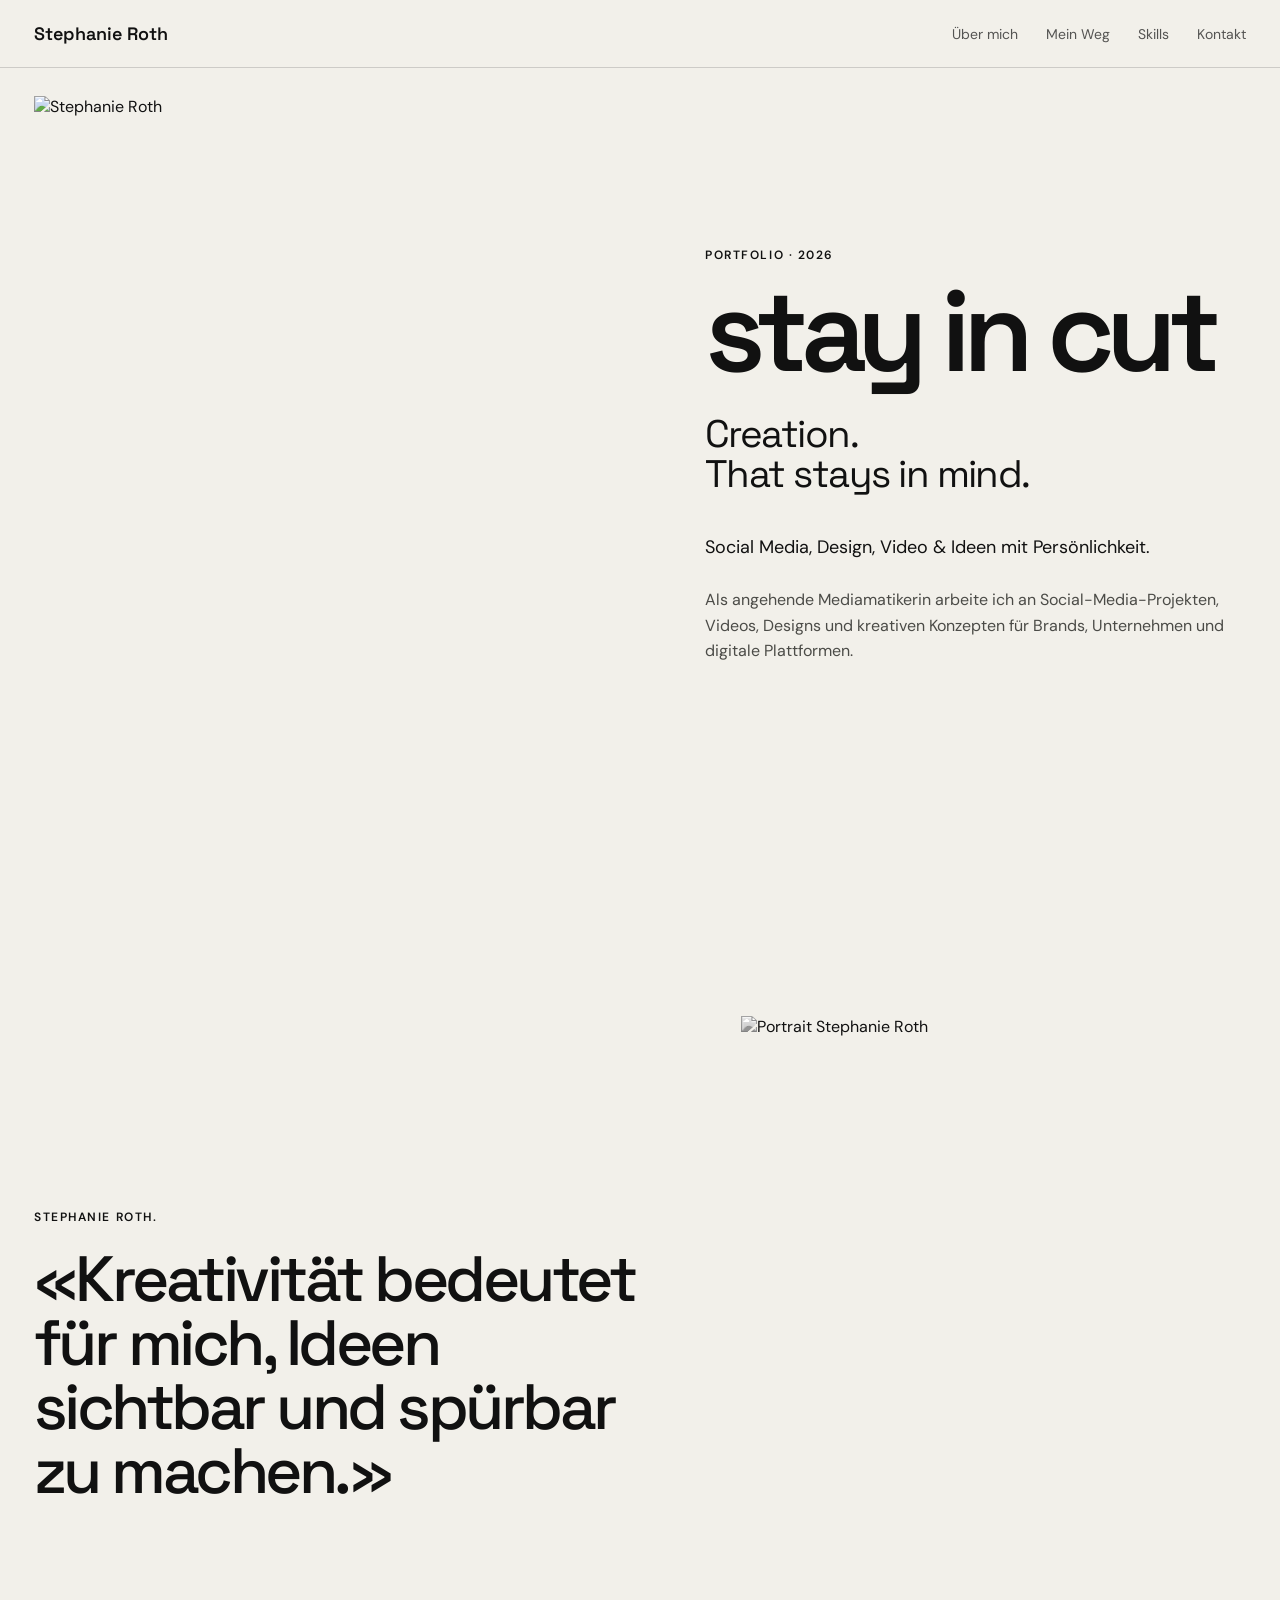
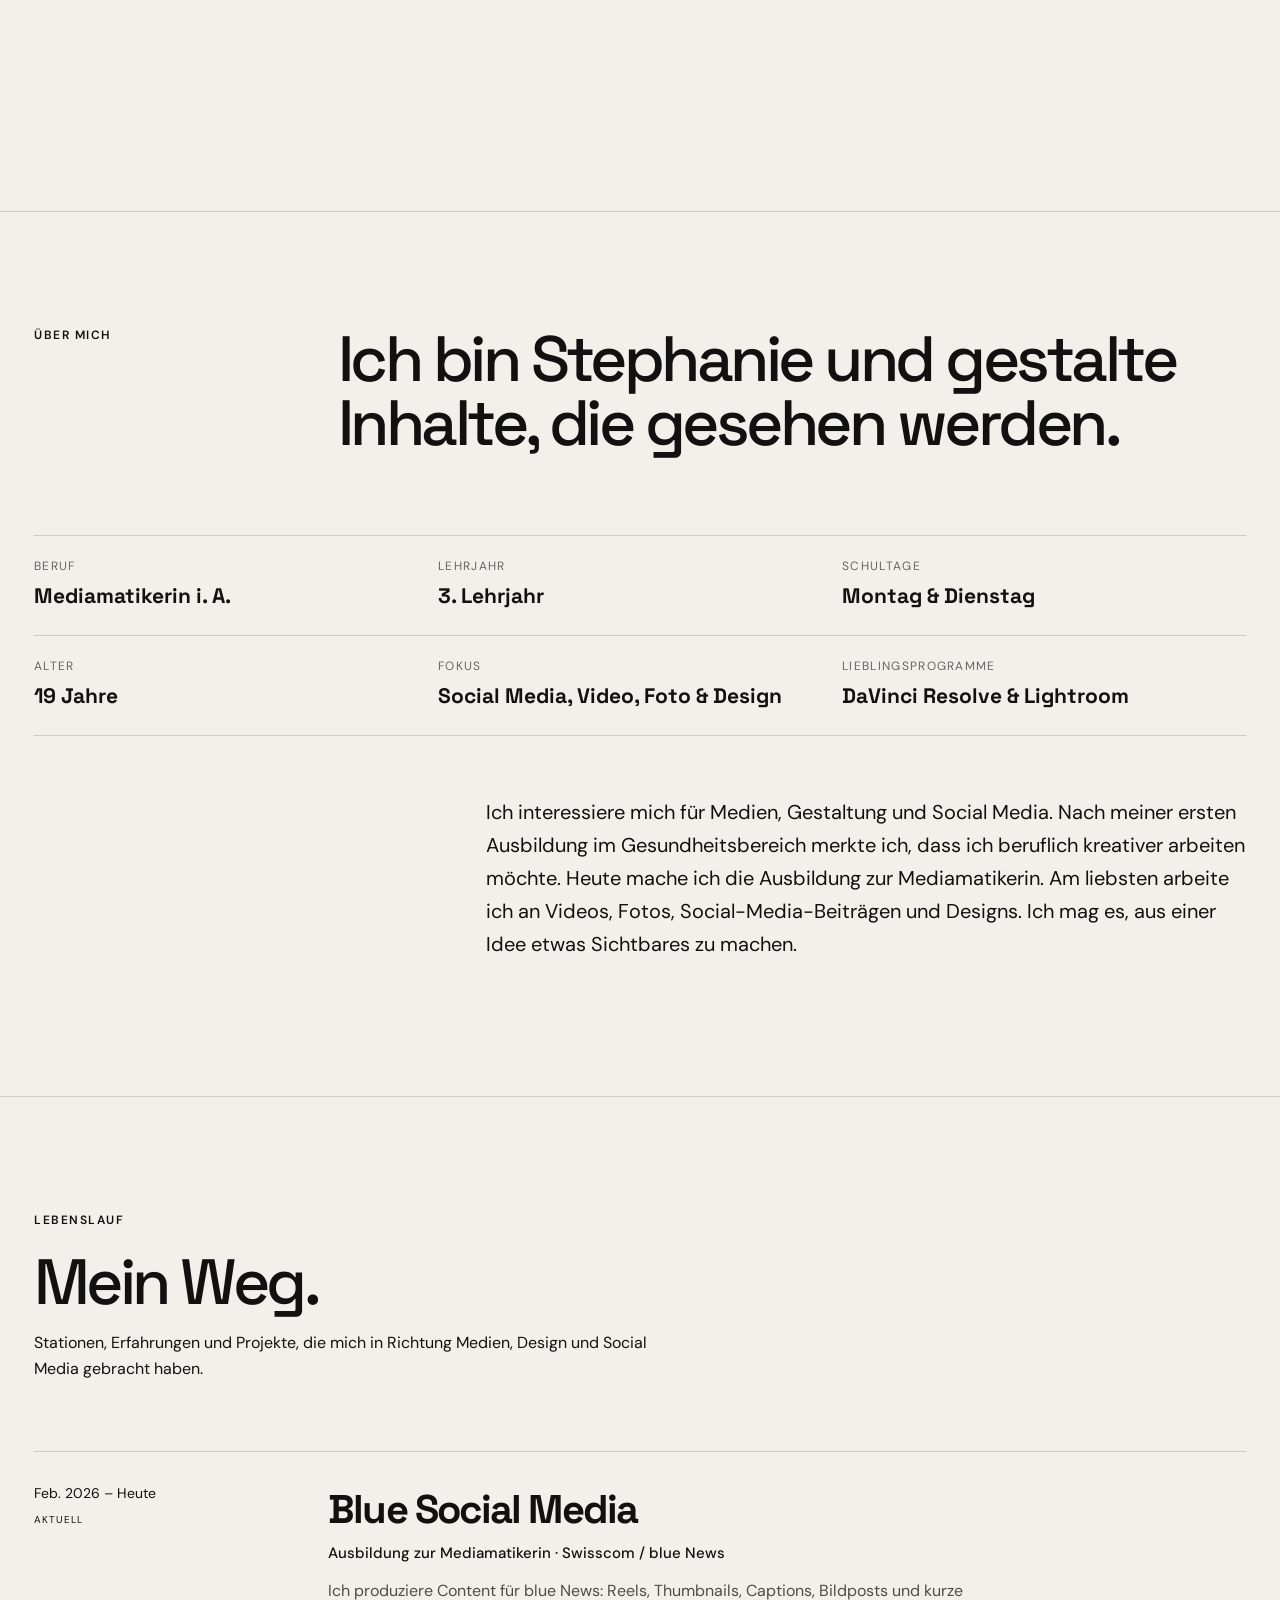
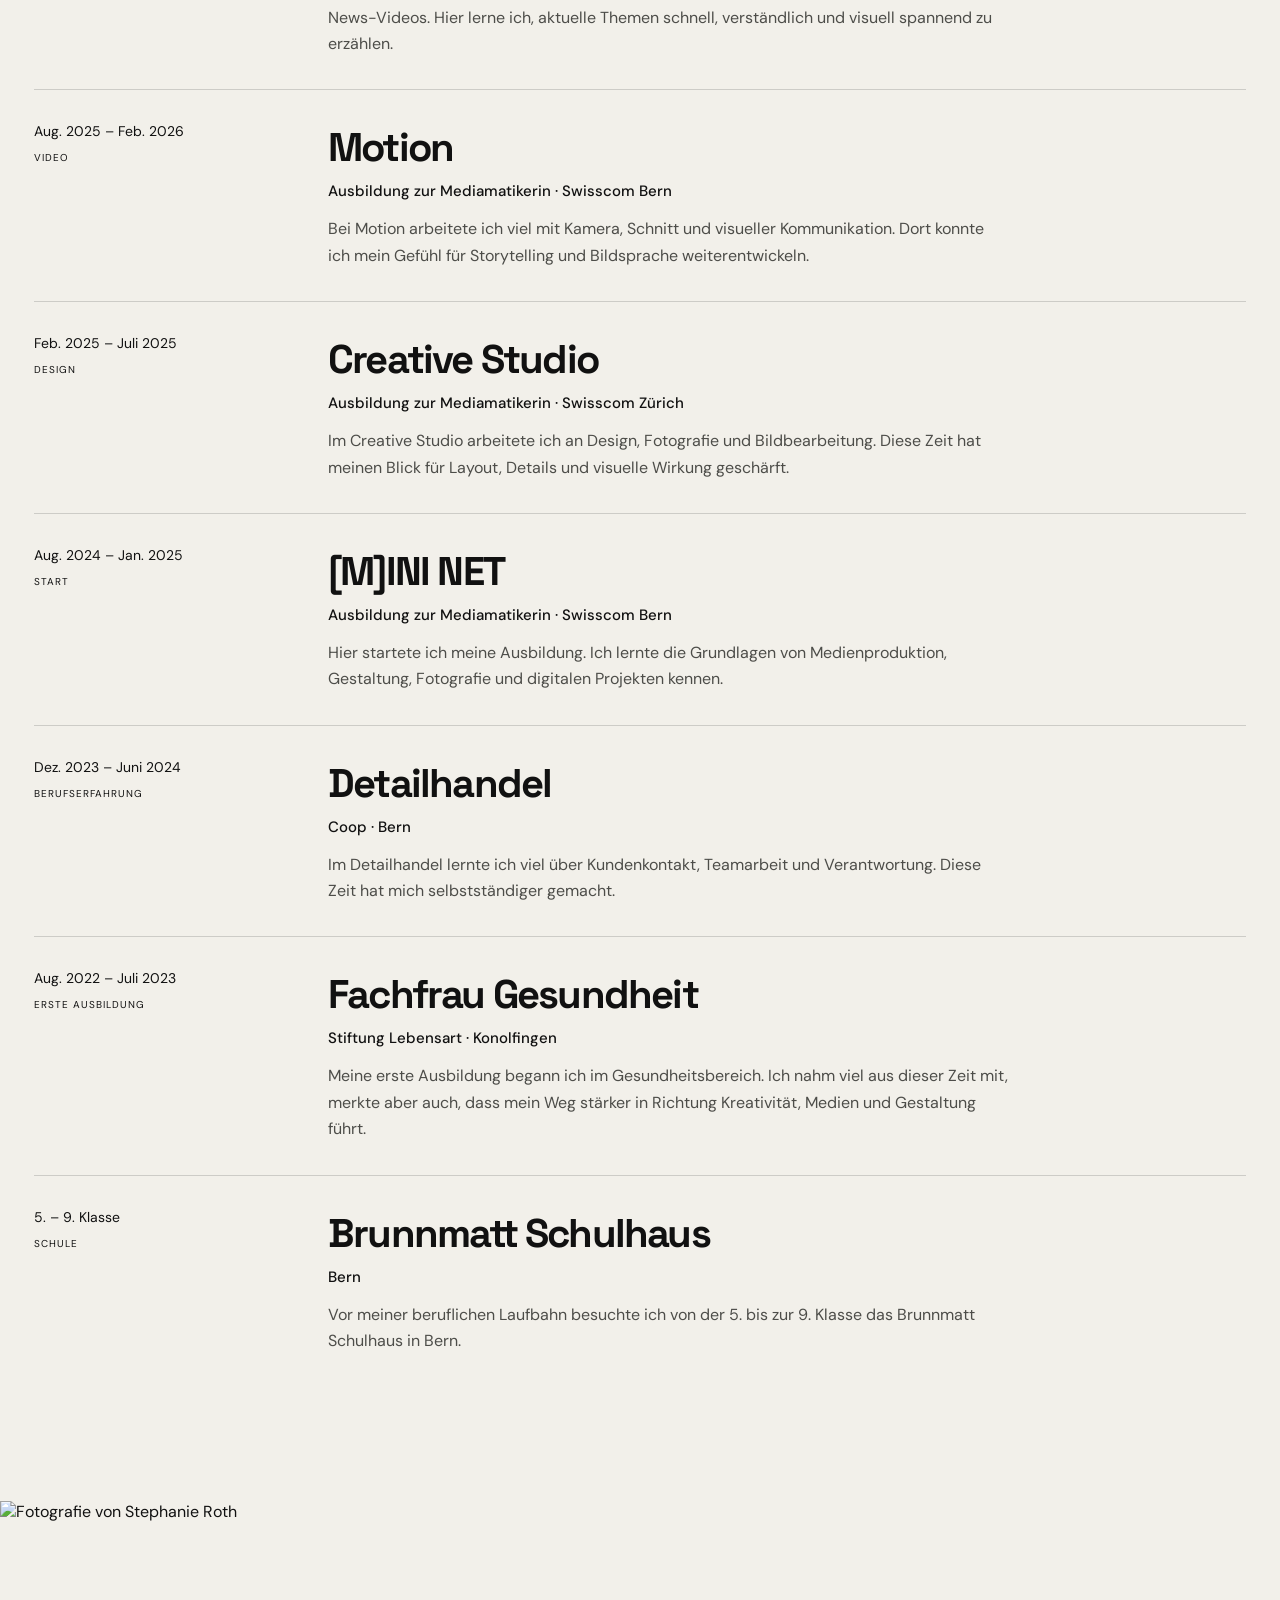
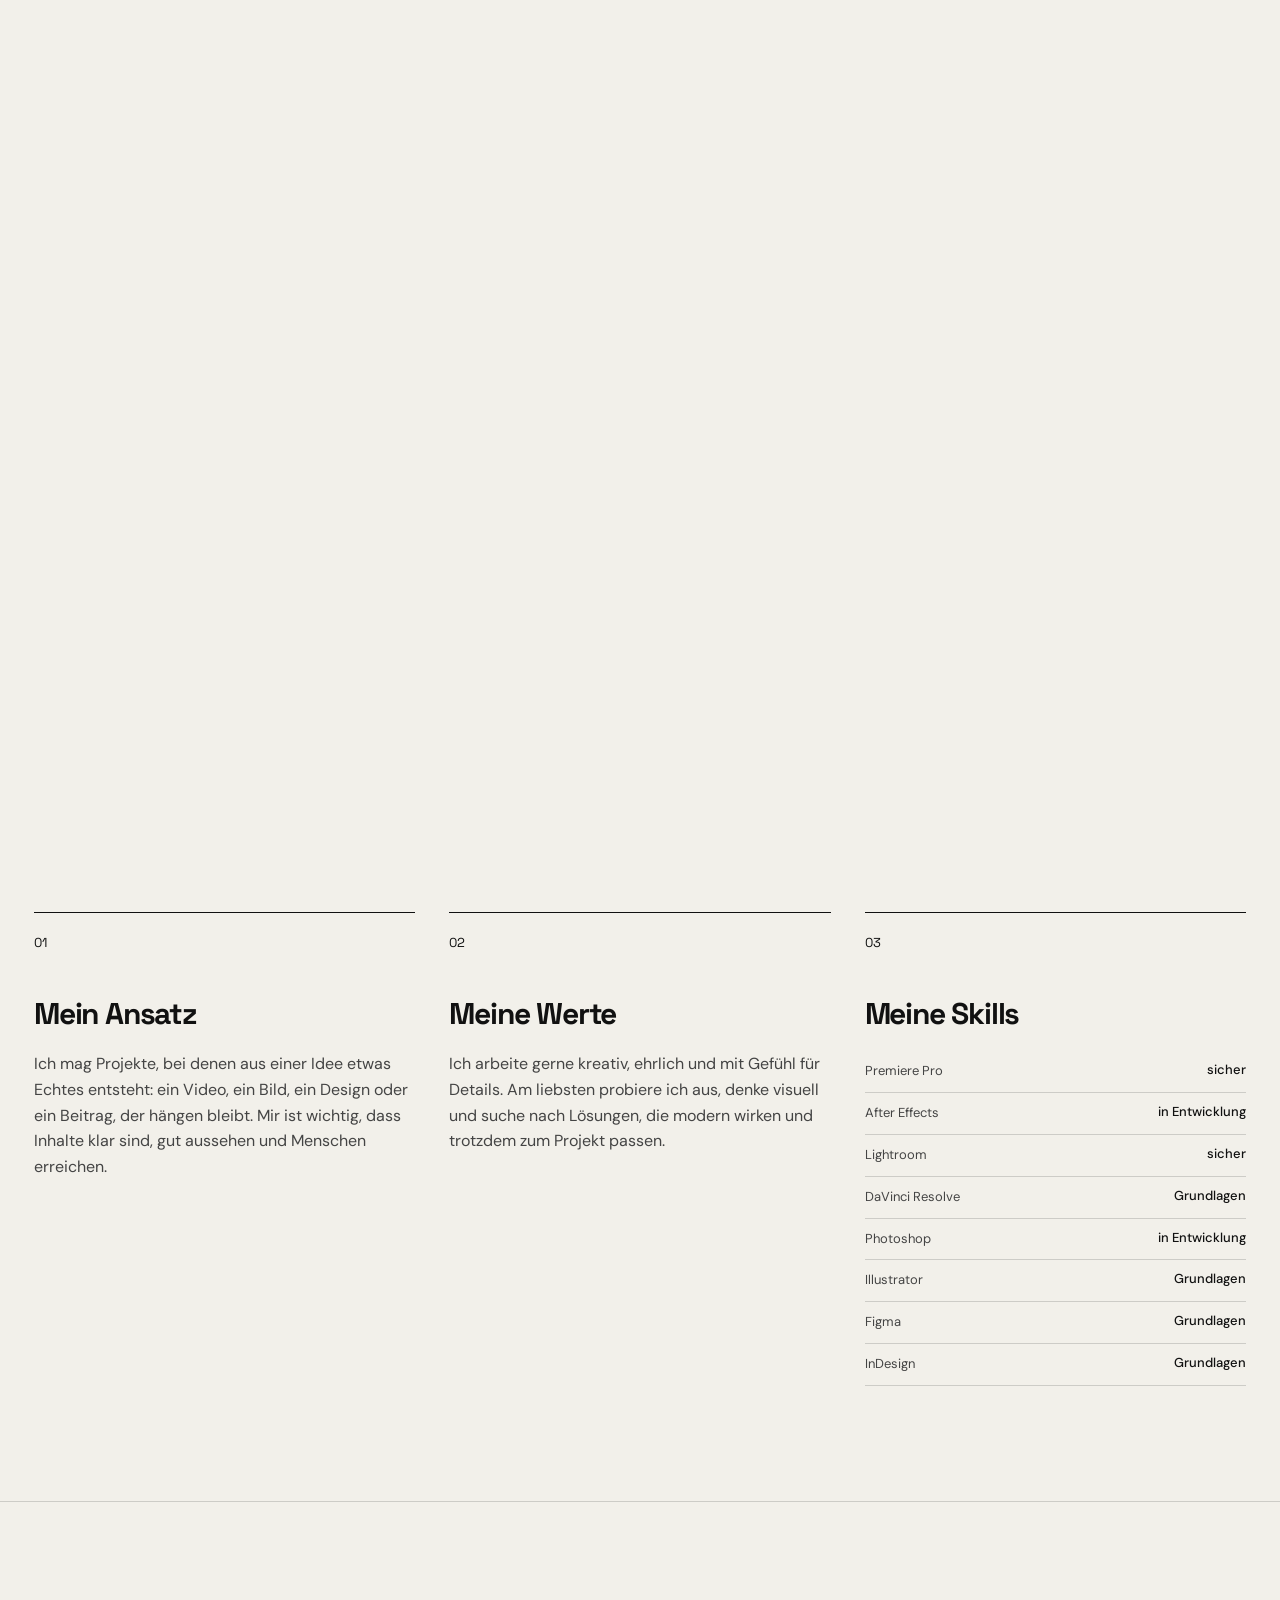
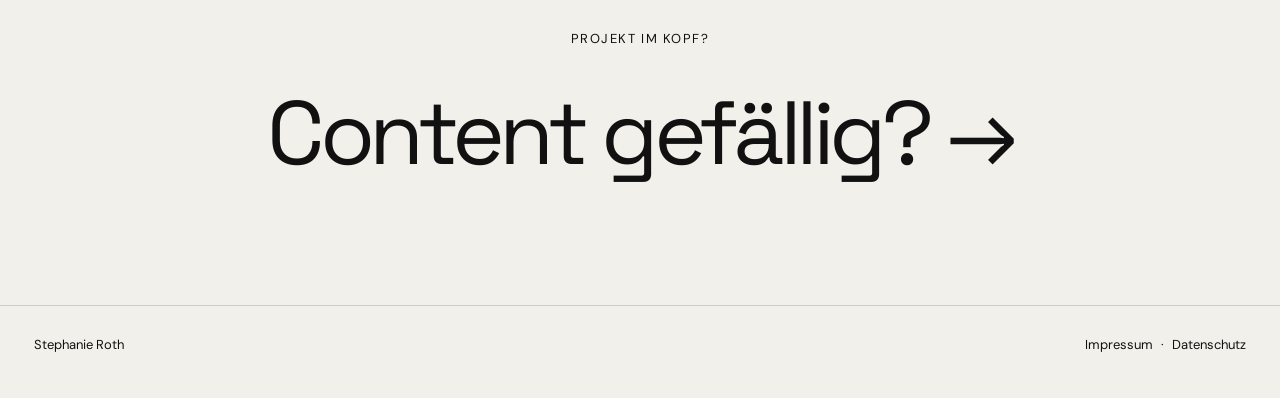
==== index.html @ b73c97cc "Add files via upload" ====
<!DOCTYPE html>
<html lang="de">
<head>
  <meta charset="UTF-8" />
  <meta name="viewport" content="width=device-width, initial-scale=1.0" />
  <meta name="description" content="Portfolio von Stephanie Roth – Social Media, Design, Video & kreative Konzepte." />
  <title>Stephanie Roth</title>
  <link rel="preconnect" href="https://fonts.googleapis.com">
  <link rel="preconnect" href="https://fonts.gstatic.com" crossorigin>
  <link href="https://fonts.googleapis.com/css2?family=DM+Sans:wght@400;500;600&family=Space+Grotesk:wght@400;500;600;700&display=swap" rel="stylesheet">
  <link rel="stylesheet" href="style.css" />
</head>
<body>
  <header class="site-header">
    <a class="brand" href="index.html">Stephanie Roth</a>
    <nav>
      <a href="#about">Über mich</a>
      <a href="#cv">Mein Weg</a>
      <a href="#skills">Skills</a>
      <a href="contact.html">Kontakt</a>
    </nav>
  </header>

  <main>
    <section class="hero">
      <div class="hero-image">
        <img src="https://images.squarespace-cdn.com/content/v1/6a043b07aa67e12ab06f8c2a/66e14314-07a1-4c26-8da1-63b639a45ca4/Photoshoot_16.12-01.jpg" alt="Stephanie Roth" />
      </div>
      <div class="hero-copy">
        <p class="eyebrow">Portfolio · 2026</p>
        <h1>stay in cut</h1>
        <div class="hero-subline">
          <span>Creation.</span>
          <span>That stays in mind.</span>
        </div>
        <p class="hero-text">Social Media, Design, Video & Ideen mit Persönlichkeit.</p>
        <p class="hero-small">Als angehende Mediamatikerin arbeite ich an Social-Media-Projekten, Videos, Designs und kreativen Konzepten für Brands, Unternehmen und digitale Plattformen.</p>
      </div>
    </section>

    <section class="statement section-pad">
      <div>
        <p class="eyebrow">Stephanie Roth.</p>
        <h2>«Kreativität bedeutet für mich, Ideen sichtbar und spürbar zu machen.»</h2>
      </div>
      <img src="https://images.squarespace-cdn.com/content/v1/6a043b07aa67e12ab06f8c2a/5de5acc5-e1e8-4815-ae51-c8f28c0d93b4/steph.jpg" alt="Portrait Stephanie Roth" />
    </section>

    <section id="about" class="about section-pad">
      <div class="section-title"><p class="eyebrow">Über mich</p><h2>Ich bin Stephanie und gestalte Inhalte, die gesehen werden.</h2></div>
      <div class="facts">
        <div><span>Beruf</span><strong>Mediamatikerin i. A.</strong></div>
        <div><span>Lehrjahr</span><strong>3. Lehrjahr</strong></div>
        <div><span>Schultage</span><strong>Montag & Dienstag</strong></div>
        <div><span>Alter</span><strong>19 Jahre</strong></div>
        <div><span>Fokus</span><strong>Social Media, Video, Foto & Design</strong></div>
        <div><span>Lieblingsprogramme</span><strong>DaVinci Resolve & Lightroom</strong></div>
      </div>
      <p class="about-text">Ich interessiere mich für Medien, Gestaltung und Social Media. Nach meiner ersten Ausbildung im Gesundheitsbereich merkte ich, dass ich beruflich kreativer arbeiten möchte. Heute mache ich die Ausbildung zur Mediamatikerin. Am liebsten arbeite ich an Videos, Fotos, Social-Media-Beiträgen und Designs. Ich mag es, aus einer Idee etwas Sichtbares zu machen.</p>
    </section>

    <section id="cv" class="cv section-pad">
      <div class="section-title"><p class="eyebrow">Lebenslauf</p><h2>Mein Weg.</h2><p>Stationen, Erfahrungen und Projekte, die mich in Richtung Medien, Design und Social Media gebracht haben.</p></div>
      <div class="timeline">
        <article><div class="meta"><span>Feb. 2026 – Heute</span><em>Aktuell</em></div><div><h3>Blue Social Media</h3><h4>Ausbildung zur Mediamatikerin · Swisscom / blue News</h4><p>Ich produziere Content für blue News: Reels, Thumbnails, Captions, Bildposts und kurze News-Videos. Hier lerne ich, aktuelle Themen schnell, verständlich und visuell spannend zu erzählen.</p></div></article>
        <article><div class="meta"><span>Aug. 2025 – Feb. 2026</span><em>Video</em></div><div><h3>Motion</h3><h4>Ausbildung zur Mediamatikerin · Swisscom Bern</h4><p>Bei Motion arbeitete ich viel mit Kamera, Schnitt und visueller Kommunikation. Dort konnte ich mein Gefühl für Storytelling und Bildsprache weiterentwickeln.</p></div></article>
        <article><div class="meta"><span>Feb. 2025 – Juli 2025</span><em>Design</em></div><div><h3>Creative Studio</h3><h4>Ausbildung zur Mediamatikerin · Swisscom Zürich</h4><p>Im Creative Studio arbeitete ich an Design, Fotografie und Bildbearbeitung. Diese Zeit hat meinen Blick für Layout, Details und visuelle Wirkung geschärft.</p></div></article>
        <article><div class="meta"><span>Aug. 2024 – Jan. 2025</span><em>Start</em></div><div><h3>[M]INI NET</h3><h4>Ausbildung zur Mediamatikerin · Swisscom Bern</h4><p>Hier startete ich meine Ausbildung. Ich lernte die Grundlagen von Medienproduktion, Gestaltung, Fotografie und digitalen Projekten kennen.</p></div></article>
        <article><div class="meta"><span>Dez. 2023 – Juni 2024</span><em>Berufserfahrung</em></div><div><h3>Detailhandel</h3><h4>Coop · Bern</h4><p>Im Detailhandel lernte ich viel über Kundenkontakt, Teamarbeit und Verantwortung. Diese Zeit hat mich selbstständiger gemacht.</p></div></article>
        <article><div class="meta"><span>Aug. 2022 – Juli 2023</span><em>Erste Ausbildung</em></div><div><h3>Fachfrau Gesundheit</h3><h4>Stiftung Lebensart · Konolfingen</h4><p>Meine erste Ausbildung begann ich im Gesundheitsbereich. Ich nahm viel aus dieser Zeit mit, merkte aber auch, dass mein Weg stärker in Richtung Kreativität, Medien und Gestaltung führt.</p></div></article>
        <article><div class="meta"><span>5. – 9. Klasse</span><em>Schule</em></div><div><h3>Brunnmatt Schulhaus</h3><h4>Bern</h4><p>Vor meiner beruflichen Laufbahn besuchte ich von der 5. bis zur 9. Klasse das Brunnmatt Schulhaus in Bern.</p></div></article>
      </div>
    </section>

    <section class="visual-break"><img src="https://images.squarespace-cdn.com/content/v1/6a043b07aa67e12ab06f8c2a/a3e2a9f4-2a30-4876-8378-8330cb3765d6/Photoshoot_07.02-61.jpg" alt="Fotografie von Stephanie Roth" /></section>

    <section id="skills" class="values section-pad">
      <div class="value-card"><span>01</span><h3>Mein Ansatz</h3><p>Ich mag Projekte, bei denen aus einer Idee etwas Echtes entsteht: ein Video, ein Bild, ein Design oder ein Beitrag, der hängen bleibt. Mir ist wichtig, dass Inhalte klar sind, gut aussehen und Menschen erreichen.</p></div>
      <div class="value-card"><span>02</span><h3>Meine Werte</h3><p>Ich arbeite gerne kreativ, ehrlich und mit Gefühl für Details. Am liebsten probiere ich aus, denke visuell und suche nach Lösungen, die modern wirken und trotzdem zum Projekt passen.</p></div>
      <div class="value-card skills"><span>03</span><h3>Meine Skills</h3>
        <div class="skill"><p>Premiere Pro</p><b>sicher</b></div><div class="skill"><p>After Effects</p><b>in Entwicklung</b></div><div class="skill"><p>Lightroom</p><b>sicher</b></div><div class="skill"><p>DaVinci Resolve</p><b>Grundlagen</b></div><div class="skill"><p>Photoshop</p><b>in Entwicklung</b></div><div class="skill"><p>Illustrator</p><b>Grundlagen</b></div><div class="skill"><p>Figma</p><b>Grundlagen</b></div><div class="skill"><p>InDesign</p><b>Grundlagen</b></div>
      </div>
    </section>

    <section class="cta section-pad"><p>Projekt im Kopf?</p><a href="contact.html">Content gefällig? →</a></section>
  </main>

  <footer><a href="index.html">Stephanie Roth</a><div><a href="impressum.html">Impressum</a><span>·</span><a href="datenschutz.html">Datenschutz</a></div></footer>
  <script src="script.js"></script>
</body>
</html>
---- style.css ----
:root{--bg:#f2f0ea;--text:#111;--soft:#cbc7bd;--line:rgba(17,17,17,.16);--max:1400px}*{box-sizing:border-box}html{scroll-behavior:smooth}body{margin:0;background:var(--bg);color:var(--text);font-family:'DM Sans',sans-serif}a{color:inherit;text-decoration:none}img{display:block;width:100%;object-fit:cover}.site-header{position:sticky;top:0;z-index:20;display:flex;justify-content:space-between;align-items:center;padding:22px 34px;background:rgba(242,240,234,.9);backdrop-filter:blur(16px);border-bottom:1px solid var(--line)}.brand{font-family:'Space Grotesk',sans-serif;font-weight:600;font-size:18px}.site-header nav{display:flex;gap:28px;font-size:14px}.site-header nav a{opacity:.7}.site-header nav a:hover{opacity:1}.hero{min-height:calc(100vh - 67px);display:grid;grid-template-columns:1.08fr .92fr;max-width:var(--max);margin:auto;padding:28px 34px 70px;gap:36px}.hero-image{min-height:680px;overflow:hidden}.hero-image img{height:100%;filter:saturate(.85)}.hero-copy{display:flex;flex-direction:column;justify-content:center;align-items:flex-start}.eyebrow{text-transform:uppercase;letter-spacing:.13em;font-size:12px;font-weight:600;margin:0 0 22px}.hero h1{font-family:'Space Grotesk',sans-serif;font-size:clamp(72px,9vw,150px);line-height:.82;letter-spacing:-.07em;margin:0 0 34px;font-weight:600}.hero-subline{display:flex;flex-direction:column;font-family:'Space Grotesk',sans-serif;font-size:clamp(27px,3vw,47px);line-height:1.06;letter-spacing:-.04em}.hero-text{font-size:18px;margin:40px 0 12px}.hero-small{max-width:590px;color:#4b4b47;line-height:1.6}.section-pad{max-width:var(--max);margin:auto;padding:115px 34px}.statement{display:grid;grid-template-columns:1.1fr .9fr;gap:90px;align-items:center}.statement h2,.section-title h2{font-family:'Space Grotesk';font-size:clamp(42px,5vw,78px);line-height:1;letter-spacing:-.055em;margin:0;font-weight:500}.statement img{height:680px;filter:grayscale(1)}.about{border-top:1px solid var(--line)}.about .section-title{display:grid;grid-template-columns:.45fr 1.55fr;gap:40px}.facts{display:grid;grid-template-columns:repeat(3,1fr);margin:80px 0 60px;border-top:1px solid var(--line)}.facts div{padding:22px 20px 26px 0;border-bottom:1px solid var(--line);display:flex;flex-direction:column;gap:8px}.facts span{font-size:12px;text-transform:uppercase;letter-spacing:.11em;color:#666}.facts strong{font-family:'Space Grotesk';font-size:21px}.about-text{max-width:760px;margin-left:auto;font-size:20px;line-height:1.65}.cv{border-top:1px solid var(--line)}.cv .section-title{max-width:850px;margin-bottom:70px}.cv .section-title>p:last-child{max-width:620px;line-height:1.6}.timeline article{display:grid;grid-template-columns:.42fr 1.58fr;gap:50px;padding:32px 0;border-top:1px solid var(--line)}.timeline .meta{display:flex;flex-direction:column;gap:11px}.timeline .meta span{font-size:14px}.timeline .meta em{font-style:normal;text-transform:uppercase;letter-spacing:.1em;font-size:10px}.timeline h3{font-family:'Space Grotesk';font-size:40px;letter-spacing:-.045em;margin:0 0 8px}.timeline h4{font-size:15px;margin:0 0 15px;font-weight:500}.timeline article p{max-width:680px;color:#4d4d49;line-height:1.65;margin:0}.visual-break{height:min(70vw,900px);overflow:hidden}.visual-break img{height:100%}.values{display:grid;grid-template-columns:repeat(3,1fr);gap:34px}.value-card{border-top:1px solid var(--text);padding-top:18px}.value-card>span{font-family:'Space Grotesk';font-size:13px}.value-card h3{font-family:'Space Grotesk';font-size:30px;letter-spacing:-.04em;margin:42px 0 18px}.value-card p{line-height:1.6;color:#444}.skill{display:flex;justify-content:space-between;gap:20px;border-bottom:1px solid var(--line)}.skill p,.skill b{font-size:13px;margin:10px 0}.skill b{font-weight:500}.cta{border-top:1px solid var(--line);text-align:center}.cta p{font-size:13px;text-transform:uppercase;letter-spacing:.12em}.cta a{display:inline-block;font-family:'Space Grotesk';font-size:clamp(48px,7vw,100px);letter-spacing:-.06em;margin-top:16px}.cta a:hover{font-style:italic}footer{max-width:var(--max);margin:auto;padding:30px 34px 45px;border-top:1px solid var(--line);display:flex;justify-content:space-between;font-size:13px}footer div{display:flex;gap:8px}.legal,.contact-page{max-width:900px;margin:auto;padding:130px 34px 100px}.legal h1,.contact-page h1{font-family:'Space Grotesk';font-size:clamp(56px,8vw,110px);letter-spacing:-.06em;margin:0 0 70px}.legal h2{font-family:'Space Grotesk';font-size:26px;margin:42px 0 10px}.legal p{line-height:1.7;color:#444}.contact-page .mail{font-family:'Space Grotesk';font-size:clamp(28px,5vw,60px);text-decoration:underline;text-underline-offset:6px}@media(max-width:900px){.site-header{padding:18px 20px}.site-header nav a:not(:last-child){display:none}.hero{grid-template-columns:1fr;padding:20px 20px 55px}.hero-image{min-height:520px}.hero-copy{padding-top:20px}.statement{grid-template-columns:1fr;gap:45px;padding:80px 20px}.statement img{height:560px}.section-pad{padding:80px 20px}.about .section-title{grid-template-columns:1fr}.facts{grid-template-columns:1fr 1fr;margin-top:55px}.timeline article{grid-template-columns:1fr;gap:25px}.values{grid-template-columns:1fr}.visual-break{height:75vh}footer{padding:26px 20px 40px}.legal,.contact-page{padding:100px 20px 70px}}@media(max-width:560px){.hero h1{font-size:74px}.facts{grid-template-columns:1fr}.statement img{height:480px}.timeline h3{font-size:34px}}
.reveal{opacity:0;transform:translateY(24px);transition:opacity .7s ease,transform .7s ease}.reveal.visible{opacity:1;transform:none}@media(prefers-reduced-motion:reduce){.reveal{opacity:1;transform:none;transition:none}}
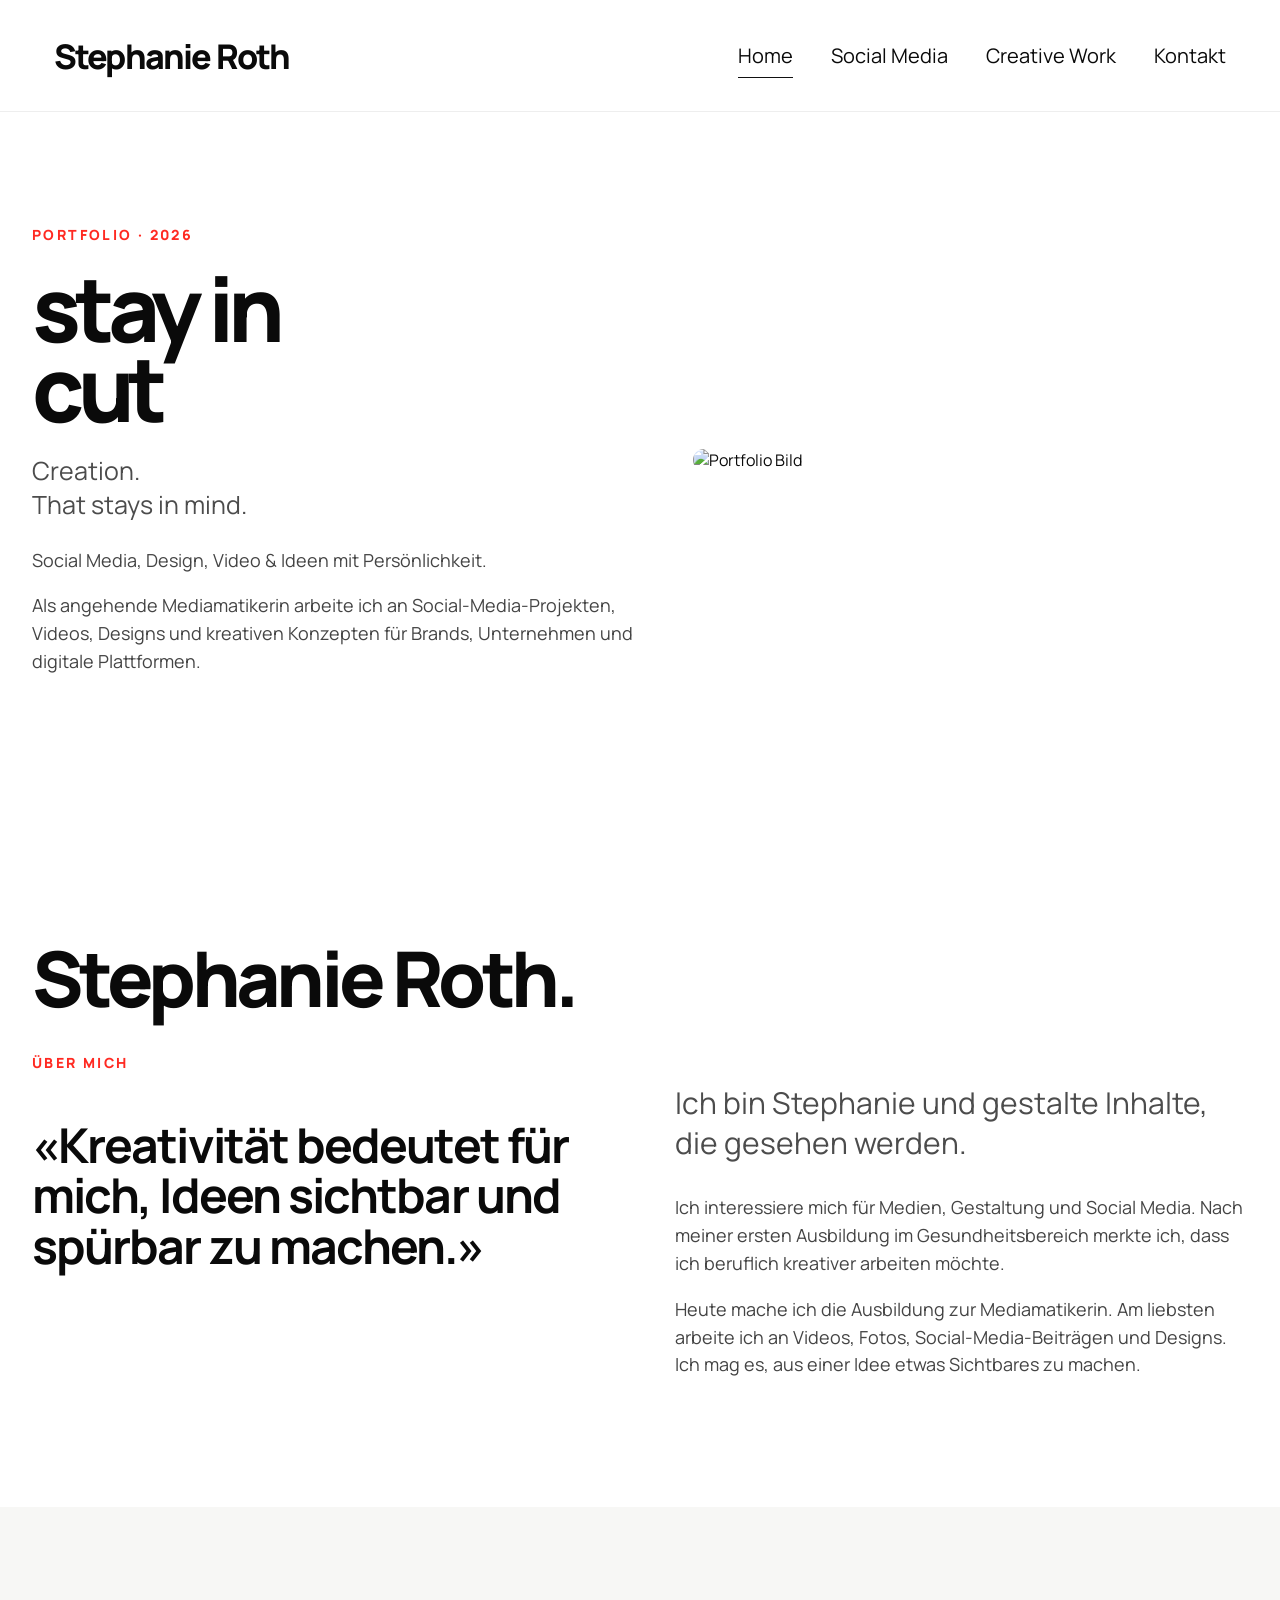
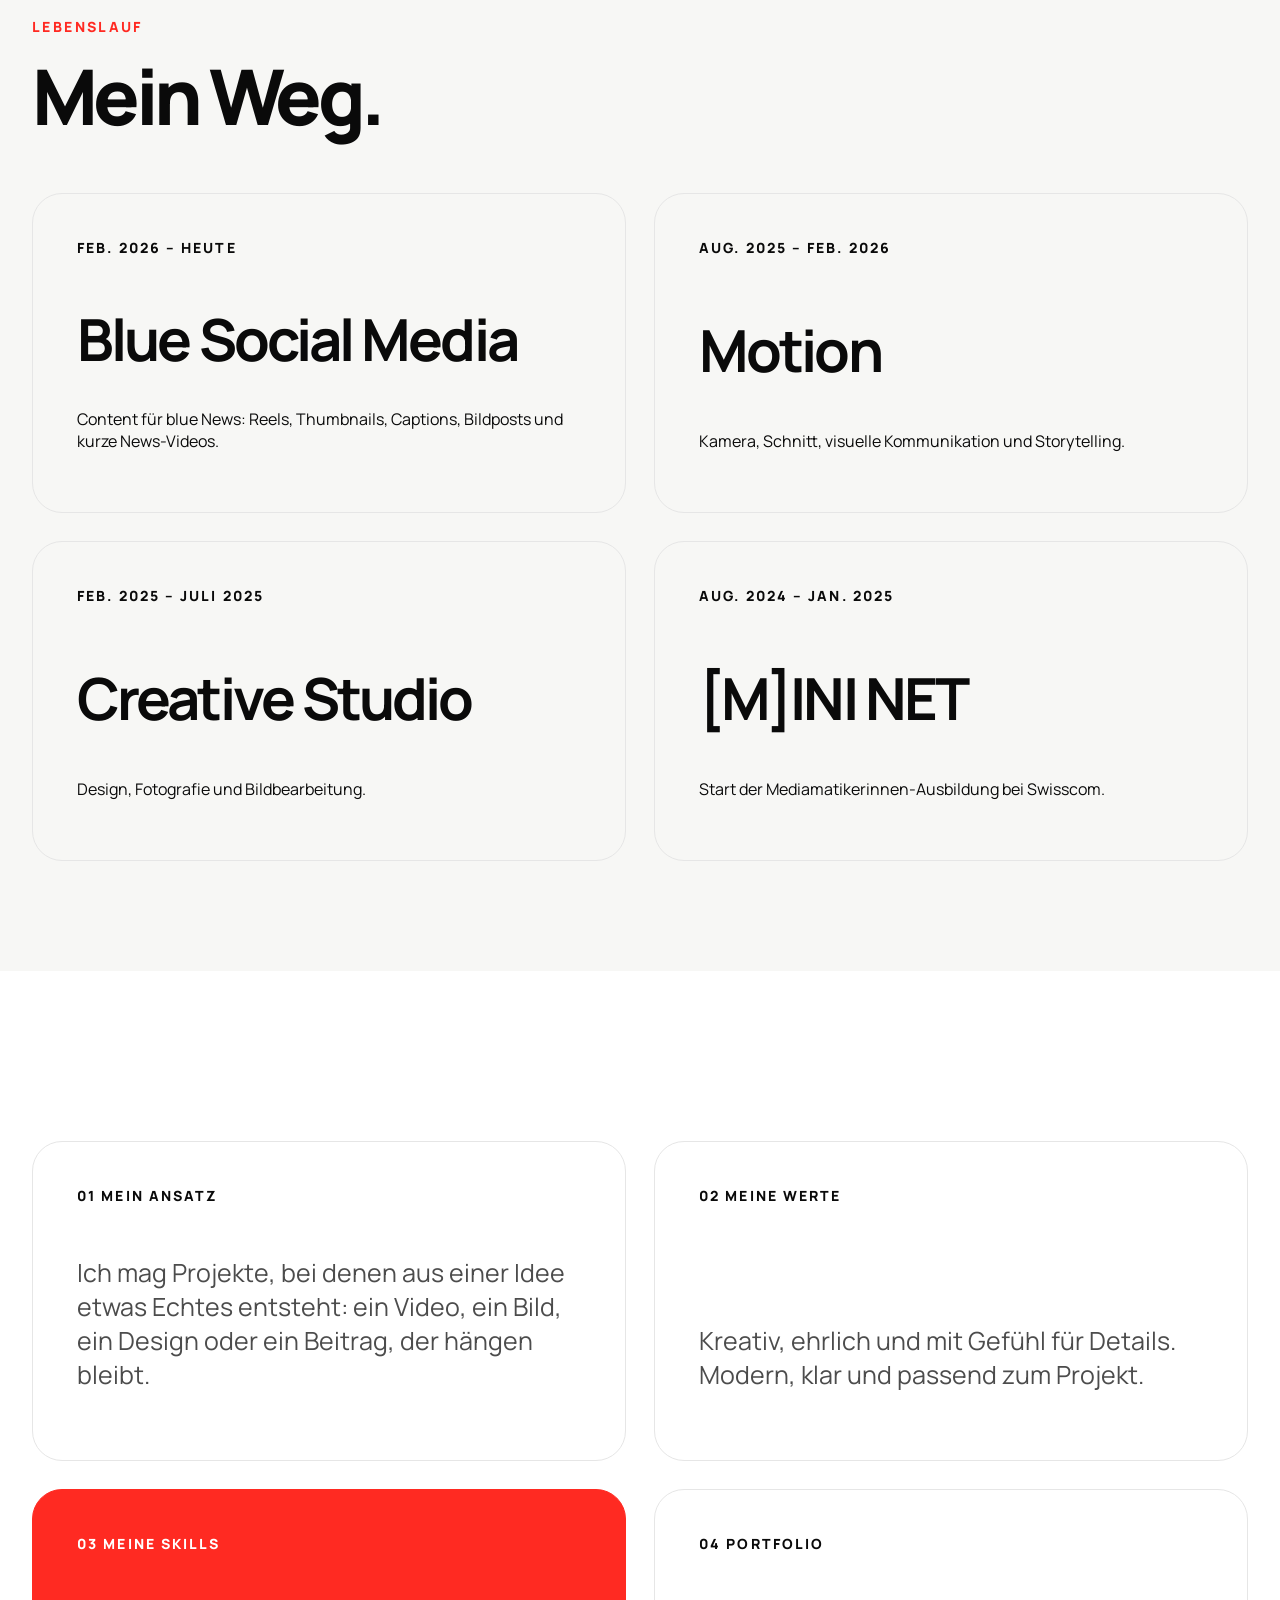
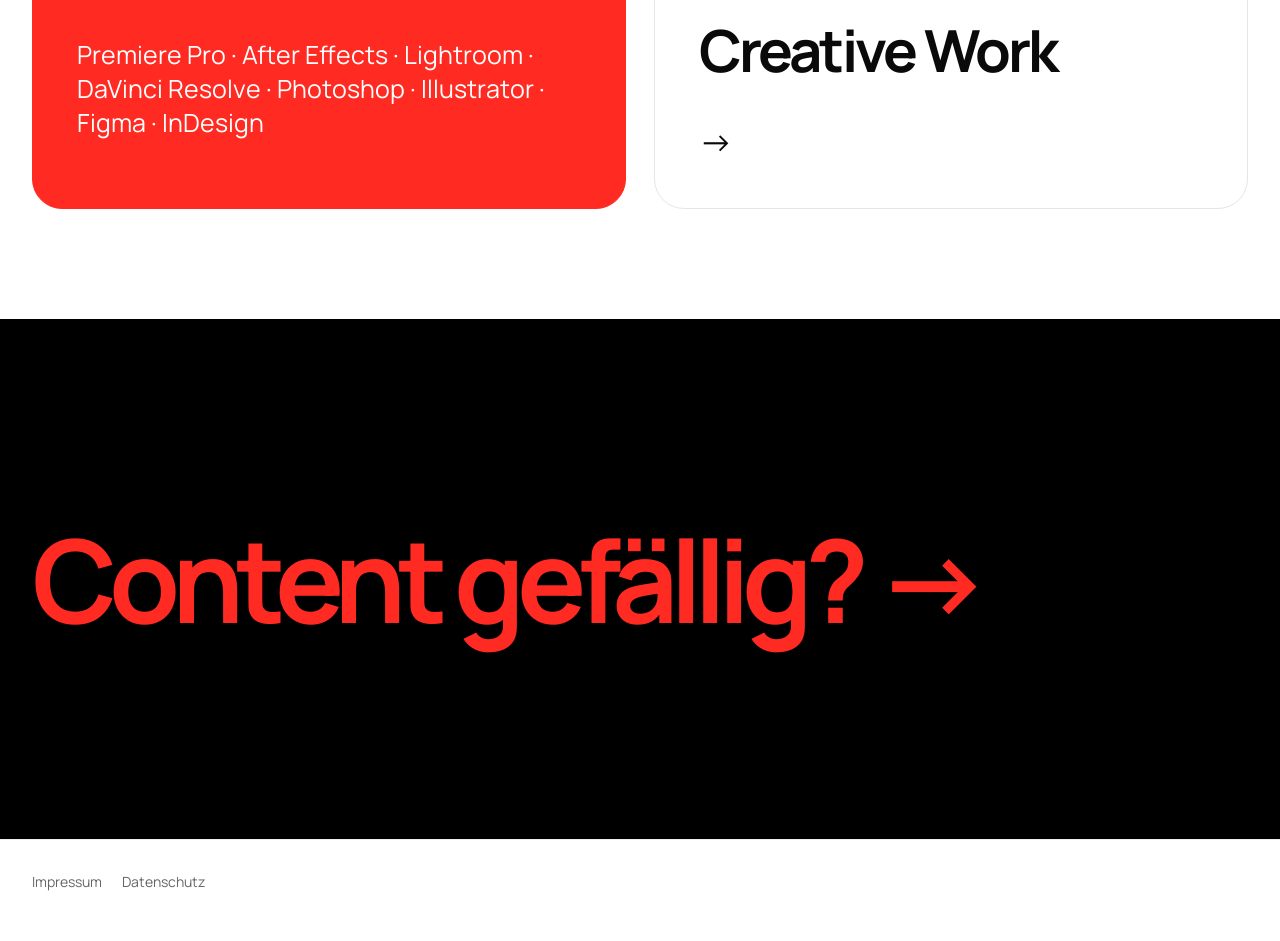
==== commit 89a8f73a: "Add files via upload" ====
--- a/index.html
+++ b/index.html
@@ -1,91 +1,9 @@
-<!DOCTYPE html>
-<html lang="de">
-<head>
-  <meta charset="UTF-8" />
-  <meta name="viewport" content="width=device-width, initial-scale=1.0" />
-  <meta name="description" content="Portfolio von Stephanie Roth – Social Media, Design, Video & kreative Konzepte." />
-  <title>Stephanie Roth</title>
-  <link rel="preconnect" href="https://fonts.googleapis.com">
-  <link rel="preconnect" href="https://fonts.gstatic.com" crossorigin>
-  <link href="https://fonts.googleapis.com/css2?family=DM+Sans:wght@400;500;600&family=Space+Grotesk:wght@400;500;600;700&display=swap" rel="stylesheet">
-  <link rel="stylesheet" href="style.css" />
-</head>
-<body>
-  <header class="site-header">
-    <a class="brand" href="index.html">Stephanie Roth</a>
-    <nav>
-      <a href="#about">Über mich</a>
-      <a href="#cv">Mein Weg</a>
-      <a href="#skills">Skills</a>
-      <a href="contact.html">Kontakt</a>
-    </nav>
-  </header>
-
-  <main>
-    <section class="hero">
-      <div class="hero-image">
-        <img src="https://images.squarespace-cdn.com/content/v1/6a043b07aa67e12ab06f8c2a/66e14314-07a1-4c26-8da1-63b639a45ca4/Photoshoot_16.12-01.jpg" alt="Stephanie Roth" />
-      </div>
-      <div class="hero-copy">
-        <p class="eyebrow">Portfolio · 2026</p>
-        <h1>stay in cut</h1>
-        <div class="hero-subline">
-          <span>Creation.</span>
-          <span>That stays in mind.</span>
-        </div>
-        <p class="hero-text">Social Media, Design, Video & Ideen mit Persönlichkeit.</p>
-        <p class="hero-small">Als angehende Mediamatikerin arbeite ich an Social-Media-Projekten, Videos, Designs und kreativen Konzepten für Brands, Unternehmen und digitale Plattformen.</p>
-      </div>
-    </section>
-
-    <section class="statement section-pad">
-      <div>
-        <p class="eyebrow">Stephanie Roth.</p>
-        <h2>«Kreativität bedeutet für mich, Ideen sichtbar und spürbar zu machen.»</h2>
-      </div>
-      <img src="https://images.squarespace-cdn.com/content/v1/6a043b07aa67e12ab06f8c2a/5de5acc5-e1e8-4815-ae51-c8f28c0d93b4/steph.jpg" alt="Portrait Stephanie Roth" />
-    </section>
-
-    <section id="about" class="about section-pad">
-      <div class="section-title"><p class="eyebrow">Über mich</p><h2>Ich bin Stephanie und gestalte Inhalte, die gesehen werden.</h2></div>
-      <div class="facts">
-        <div><span>Beruf</span><strong>Mediamatikerin i. A.</strong></div>
-        <div><span>Lehrjahr</span><strong>3. Lehrjahr</strong></div>
-        <div><span>Schultage</span><strong>Montag & Dienstag</strong></div>
-        <div><span>Alter</span><strong>19 Jahre</strong></div>
-        <div><span>Fokus</span><strong>Social Media, Video, Foto & Design</strong></div>
-        <div><span>Lieblingsprogramme</span><strong>DaVinci Resolve & Lightroom</strong></div>
-      </div>
-      <p class="about-text">Ich interessiere mich für Medien, Gestaltung und Social Media. Nach meiner ersten Ausbildung im Gesundheitsbereich merkte ich, dass ich beruflich kreativer arbeiten möchte. Heute mache ich die Ausbildung zur Mediamatikerin. Am liebsten arbeite ich an Videos, Fotos, Social-Media-Beiträgen und Designs. Ich mag es, aus einer Idee etwas Sichtbares zu machen.</p>
-    </section>
-
-    <section id="cv" class="cv section-pad">
-      <div class="section-title"><p class="eyebrow">Lebenslauf</p><h2>Mein Weg.</h2><p>Stationen, Erfahrungen und Projekte, die mich in Richtung Medien, Design und Social Media gebracht haben.</p></div>
-      <div class="timeline">
-        <article><div class="meta"><span>Feb. 2026 – Heute</span><em>Aktuell</em></div><div><h3>Blue Social Media</h3><h4>Ausbildung zur Mediamatikerin · Swisscom / blue News</h4><p>Ich produziere Content für blue News: Reels, Thumbnails, Captions, Bildposts und kurze News-Videos. Hier lerne ich, aktuelle Themen schnell, verständlich und visuell spannend zu erzählen.</p></div></article>
-        <article><div class="meta"><span>Aug. 2025 – Feb. 2026</span><em>Video</em></div><div><h3>Motion</h3><h4>Ausbildung zur Mediamatikerin · Swisscom Bern</h4><p>Bei Motion arbeitete ich viel mit Kamera, Schnitt und visueller Kommunikation. Dort konnte ich mein Gefühl für Storytelling und Bildsprache weiterentwickeln.</p></div></article>
-        <article><div class="meta"><span>Feb. 2025 – Juli 2025</span><em>Design</em></div><div><h3>Creative Studio</h3><h4>Ausbildung zur Mediamatikerin · Swisscom Zürich</h4><p>Im Creative Studio arbeitete ich an Design, Fotografie und Bildbearbeitung. Diese Zeit hat meinen Blick für Layout, Details und visuelle Wirkung geschärft.</p></div></article>
-        <article><div class="meta"><span>Aug. 2024 – Jan. 2025</span><em>Start</em></div><div><h3>[M]INI NET</h3><h4>Ausbildung zur Mediamatikerin · Swisscom Bern</h4><p>Hier startete ich meine Ausbildung. Ich lernte die Grundlagen von Medienproduktion, Gestaltung, Fotografie und digitalen Projekten kennen.</p></div></article>
-        <article><div class="meta"><span>Dez. 2023 – Juni 2024</span><em>Berufserfahrung</em></div><div><h3>Detailhandel</h3><h4>Coop · Bern</h4><p>Im Detailhandel lernte ich viel über Kundenkontakt, Teamarbeit und Verantwortung. Diese Zeit hat mich selbstständiger gemacht.</p></div></article>
-        <article><div class="meta"><span>Aug. 2022 – Juli 2023</span><em>Erste Ausbildung</em></div><div><h3>Fachfrau Gesundheit</h3><h4>Stiftung Lebensart · Konolfingen</h4><p>Meine erste Ausbildung begann ich im Gesundheitsbereich. Ich nahm viel aus dieser Zeit mit, merkte aber auch, dass mein Weg stärker in Richtung Kreativität, Medien und Gestaltung führt.</p></div></article>
-        <article><div class="meta"><span>5. – 9. Klasse</span><em>Schule</em></div><div><h3>Brunnmatt Schulhaus</h3><h4>Bern</h4><p>Vor meiner beruflichen Laufbahn besuchte ich von der 5. bis zur 9. Klasse das Brunnmatt Schulhaus in Bern.</p></div></article>
-      </div>
-    </section>
-
-    <section class="visual-break"><img src="https://images.squarespace-cdn.com/content/v1/6a043b07aa67e12ab06f8c2a/a3e2a9f4-2a30-4876-8378-8330cb3765d6/Photoshoot_07.02-61.jpg" alt="Fotografie von Stephanie Roth" /></section>
-
-    <section id="skills" class="values section-pad">
-      <div class="value-card"><span>01</span><h3>Mein Ansatz</h3><p>Ich mag Projekte, bei denen aus einer Idee etwas Echtes entsteht: ein Video, ein Bild, ein Design oder ein Beitrag, der hängen bleibt. Mir ist wichtig, dass Inhalte klar sind, gut aussehen und Menschen erreichen.</p></div>
-      <div class="value-card"><span>02</span><h3>Meine Werte</h3><p>Ich arbeite gerne kreativ, ehrlich und mit Gefühl für Details. Am liebsten probiere ich aus, denke visuell und suche nach Lösungen, die modern wirken und trotzdem zum Projekt passen.</p></div>
-      <div class="value-card skills"><span>03</span><h3>Meine Skills</h3>
-        <div class="skill"><p>Premiere Pro</p><b>sicher</b></div><div class="skill"><p>After Effects</p><b>in Entwicklung</b></div><div class="skill"><p>Lightroom</p><b>sicher</b></div><div class="skill"><p>DaVinci Resolve</p><b>Grundlagen</b></div><div class="skill"><p>Photoshop</p><b>in Entwicklung</b></div><div class="skill"><p>Illustrator</p><b>Grundlagen</b></div><div class="skill"><p>Figma</p><b>Grundlagen</b></div><div class="skill"><p>InDesign</p><b>Grundlagen</b></div>
-      </div>
-    </section>
-
-    <section class="cta section-pad"><p>Projekt im Kopf?</p><a href="contact.html">Content gefällig? →</a></section>
-  </main>
-
-  <footer><a href="index.html">Stephanie Roth</a><div><a href="impressum.html">Impressum</a><span>·</span><a href="datenschutz.html">Datenschutz</a></div></footer>
-  <script src="script.js"></script>
-</body>
-</html>
+<!doctype html><html lang="de"><head><meta charset="utf-8"><meta name="viewport" content="width=device-width,initial-scale=1"><title>Stephanie Roth — Portfolio</title><link rel="stylesheet" href="style.css"></head><body>
+<header class="site-header"><a class="brand" href="index.html">Stephanie Roth</a><nav class="nav"><a class="active" href="index.html">Home</a><a href="social-media.html">Social Media</a><a href="creative-work.html">Creative Work</a><a href="contact.html">Kontakt</a></nav></header>
+<main>
+<section class="wrap hero"><div><div class="eyebrow">Portfolio · 2026</div><h1 class="display">stay in<br>cut</h1><p class="lead">Creation.<br>That stays in mind.</p><p class="bodycopy">Social Media, Design, Video & Ideen mit Persönlichkeit.</p><p class="bodycopy">Als angehende Mediamatikerin arbeite ich an Social-Media-Projekten, Videos, Designs und kreativen Konzepten für Brands, Unternehmen und digitale Plattformen.</p></div><div class="hero-image"><img src="assets/ski.webp" alt="Portfolio Bild"></div></section>
+<section class="section"><div class="wrap"><h2 class="section-title">Stephanie Roth.</h2><div class="split"><div><div class="eyebrow">Über mich</div><h3 style="font-size:48px;line-height:1.05;letter-spacing:-.04em">«Kreativität bedeutet für mich, Ideen sichtbar und spürbar zu machen.»</h3></div><div><p class="lead" style="font-size:30px">Ich bin Stephanie und gestalte Inhalte, die gesehen werden.</p><p class="bodycopy">Ich interessiere mich für Medien, Gestaltung und Social Media. Nach meiner ersten Ausbildung im Gesundheitsbereich merkte ich, dass ich beruflich kreativer arbeiten möchte.</p><p class="bodycopy">Heute mache ich die Ausbildung zur Mediamatikerin. Am liebsten arbeite ich an Videos, Fotos, Social-Media-Beiträgen und Designs. Ich mag es, aus einer Idee etwas Sichtbares zu machen.</p></div></div></div></section>
+<section class="section" style="background:#f7f7f5"><div class="wrap"><div class="eyebrow">Lebenslauf</div><h2 class="section-title">Mein Weg.</h2><div class="cards"><div class="card"><span class="num">FEB. 2026 – HEUTE</span><h3>Blue Social Media</h3><p>Content für blue News: Reels, Thumbnails, Captions, Bildposts und kurze News-Videos.</p></div><div class="card"><span class="num">AUG. 2025 – FEB. 2026</span><h3>Motion</h3><p>Kamera, Schnitt, visuelle Kommunikation und Storytelling.</p></div><div class="card"><span class="num">FEB. 2025 – JULI 2025</span><h3>Creative Studio</h3><p>Design, Fotografie und Bildbearbeitung.</p></div><div class="card"><span class="num">AUG. 2024 – JAN. 2025</span><h3>[M]INI NET</h3><p>Start der Mediamatikerinnen-Ausbildung bei Swisscom.</p></div></div></div></section>
+<section class="section"><div class="wrap"><div class="cards"><div class="card"><span class="num">01 MEIN ANSATZ</span><p class="lead">Ich mag Projekte, bei denen aus einer Idee etwas Echtes entsteht: ein Video, ein Bild, ein Design oder ein Beitrag, der hängen bleibt.</p></div><div class="card"><span class="num">02 MEINE WERTE</span><p class="lead">Kreativ, ehrlich und mit Gefühl für Details. Modern, klar und passend zum Projekt.</p></div><div class="card redcard"><span class="num">03 MEINE SKILLS</span><p class="lead" style="color:inherit">Premiere Pro · After Effects · Lightroom · DaVinci Resolve · Photoshop · Illustrator · Figma · InDesign</p></div><a class="card" href="creative-work.html"><span class="num">04 PORTFOLIO</span><h3>Creative Work</h3><span class="arrow">→</span></a></div></div></section>
+<section class="black-cta"><div class="wrap"><a href="contact.html"><h2>Content gefällig? →</h2></a></div></section>
+</main><footer class="footer"><div class="wrap"><a href="impressum.html">Impressum</a><a href="datenschutz.html">Datenschutz</a></div></footer><script src="shared.js"></script></body></html>
--- a/style.css
+++ b/style.css
@@ -1,2 +1,5 @@
-:root{--bg:#f2f0ea;--text:#111;--soft:#cbc7bd;--line:rgba(17,17,17,.16);--max:1400px}*{box-sizing:border-box}html{scroll-behavior:smooth}body{margin:0;background:var(--bg);color:var(--text);font-family:'DM Sans',sans-serif}a{color:inherit;text-decoration:none}img{display:block;width:100%;object-fit:cover}.site-header{position:sticky;top:0;z-index:20;display:flex;justify-content:space-between;align-items:center;padding:22px 34px;background:rgba(242,240,234,.9);backdrop-filter:blur(16px);border-bottom:1px solid var(--line)}.brand{font-family:'Space Grotesk',sans-serif;font-weight:600;font-size:18px}.site-header nav{display:flex;gap:28px;font-size:14px}.site-header nav a{opacity:.7}.site-header nav a:hover{opacity:1}.hero{min-height:calc(100vh - 67px);display:grid;grid-template-columns:1.08fr .92fr;max-width:var(--max);margin:auto;padding:28px 34px 70px;gap:36px}.hero-image{min-height:680px;overflow:hidden}.hero-image img{height:100%;filter:saturate(.85)}.hero-copy{display:flex;flex-direction:column;justify-content:center;align-items:flex-start}.eyebrow{text-transform:uppercase;letter-spacing:.13em;font-size:12px;font-weight:600;margin:0 0 22px}.hero h1{font-family:'Space Grotesk',sans-serif;font-size:clamp(72px,9vw,150px);line-height:.82;letter-spacing:-.07em;margin:0 0 34px;font-weight:600}.hero-subline{display:flex;flex-direction:column;font-family:'Space Grotesk',sans-serif;font-size:clamp(27px,3vw,47px);line-height:1.06;letter-spacing:-.04em}.hero-text{font-size:18px;margin:40px 0 12px}.hero-small{max-width:590px;color:#4b4b47;line-height:1.6}.section-pad{max-width:var(--max);margin:auto;padding:115px 34px}.statement{display:grid;grid-template-columns:1.1fr .9fr;gap:90px;align-items:center}.statement h2,.section-title h2{font-family:'Space Grotesk';font-size:clamp(42px,5vw,78px);line-height:1;letter-spacing:-.055em;margin:0;font-weight:500}.statement img{height:680px;filter:grayscale(1)}.about{border-top:1px solid var(--line)}.about .section-title{display:grid;grid-template-columns:.45fr 1.55fr;gap:40px}.facts{display:grid;grid-template-columns:repeat(3,1fr);margin:80px 0 60px;border-top:1px solid var(--line)}.facts div{padding:22px 20px 26px 0;border-bottom:1px solid var(--line);display:flex;flex-direction:column;gap:8px}.facts span{font-size:12px;text-transform:uppercase;letter-spacing:.11em;color:#666}.facts strong{font-family:'Space Grotesk';font-size:21px}.about-text{max-width:760px;margin-left:auto;font-size:20px;line-height:1.65}.cv{border-top:1px solid var(--line)}.cv .section-title{max-width:850px;margin-bottom:70px}.cv .section-title>p:last-child{max-width:620px;line-height:1.6}.timeline article{display:grid;grid-template-columns:.42fr 1.58fr;gap:50px;padding:32px 0;border-top:1px solid var(--line)}.timeline .meta{display:flex;flex-direction:column;gap:11px}.timeline .meta span{font-size:14px}.timeline .meta em{font-style:normal;text-transform:uppercase;letter-spacing:.1em;font-size:10px}.timeline h3{font-family:'Space Grotesk';font-size:40px;letter-spacing:-.045em;margin:0 0 8px}.timeline h4{font-size:15px;margin:0 0 15px;font-weight:500}.timeline article p{max-width:680px;color:#4d4d49;line-height:1.65;margin:0}.visual-break{height:min(70vw,900px);overflow:hidden}.visual-break img{height:100%}.values{display:grid;grid-template-columns:repeat(3,1fr);gap:34px}.value-card{border-top:1px solid var(--text);padding-top:18px}.value-card>span{font-family:'Space Grotesk';font-size:13px}.value-card h3{font-family:'Space Grotesk';font-size:30px;letter-spacing:-.04em;margin:42px 0 18px}.value-card p{line-height:1.6;color:#444}.skill{display:flex;justify-content:space-between;gap:20px;border-bottom:1px solid var(--line)}.skill p,.skill b{font-size:13px;margin:10px 0}.skill b{font-weight:500}.cta{border-top:1px solid var(--line);text-align:center}.cta p{font-size:13px;text-transform:uppercase;letter-spacing:.12em}.cta a{display:inline-block;font-family:'Space Grotesk';font-size:clamp(48px,7vw,100px);letter-spacing:-.06em;margin-top:16px}.cta a:hover{font-style:italic}footer{max-width:var(--max);margin:auto;padding:30px 34px 45px;border-top:1px solid var(--line);display:flex;justify-content:space-between;font-size:13px}footer div{display:flex;gap:8px}.legal,.contact-page{max-width:900px;margin:auto;padding:130px 34px 100px}.legal h1,.contact-page h1{font-family:'Space Grotesk';font-size:clamp(56px,8vw,110px);letter-spacing:-.06em;margin:0 0 70px}.legal h2{font-family:'Space Grotesk';font-size:26px;margin:42px 0 10px}.legal p{line-height:1.7;color:#444}.contact-page .mail{font-family:'Space Grotesk';font-size:clamp(28px,5vw,60px);text-decoration:underline;text-underline-offset:6px}@media(max-width:900px){.site-header{padding:18px 20px}.site-header nav a:not(:last-child){display:none}.hero{grid-template-columns:1fr;padding:20px 20px 55px}.hero-image{min-height:520px}.hero-copy{padding-top:20px}.statement{grid-template-columns:1fr;gap:45px;padding:80px 20px}.statement img{height:560px}.section-pad{padding:80px 20px}.about .section-title{grid-template-columns:1fr}.facts{grid-template-columns:1fr 1fr;margin-top:55px}.timeline article{grid-template-columns:1fr;gap:25px}.values{grid-template-columns:1fr}.visual-break{height:75vh}footer{padding:26px 20px 40px}.legal,.contact-page{padding:100px 20px 70px}}@media(max-width:560px){.hero h1{font-size:74px}.facts{grid-template-columns:1fr}.statement img{height:480px}.timeline h3{font-size:34px}}
-.reveal{opacity:0;transform:translateY(24px);transition:opacity .7s ease,transform .7s ease}.reveal.visible{opacity:1;transform:none}@media(prefers-reduced-motion:reduce){.reveal{opacity:1;transform:none;transition:none}}
+@import url('https://fonts.googleapis.com/css2?family=Manrope:wght@400;500;600;700;800&display=swap');
+:root{--red:#ff2a22;--black:#0a0a0a;--muted:#5f5f5f;--line:#e7e7e7;--radius:28px}
+*{box-sizing:border-box}html{scroll-behavior:smooth}body{margin:0;font-family:Manrope,Arial,sans-serif;color:var(--black);background:#fff}a{color:inherit;text-decoration:none}img{max-width:100%;display:block}.wrap{width:min(1500px,calc(100% - 64px));margin:auto}.site-header{height:112px;display:flex;align-items:center;justify-content:space-between;border-bottom:1px solid #eee;padding:0 4.2vw;position:sticky;top:0;background:rgba(255,255,255,.96);backdrop-filter:blur(12px);z-index:50}.brand{font-size:34px;font-weight:800;letter-spacing:-1.8px}.nav{display:flex;gap:38px;font-size:20px}.nav a{padding:8px 0;border-bottom:1.5px solid transparent}.nav a.active,.nav a:hover{border-color:#111}.hero{min-height:720px;display:grid;grid-template-columns:1.05fr .95fr;align-items:center;gap:48px;padding:55px 0 80px}.eyebrow{font-size:14px;font-weight:800;letter-spacing:.17em;text-transform:uppercase;color:var(--red);margin-bottom:24px}.display{font-size:clamp(68px,7vw,130px);line-height:.9;letter-spacing:-.07em;margin:0;font-weight:800}.lead{font-size:25px;line-height:1.35;color:#4c4c4c;max-width:820px}.bodycopy{font-size:18px;line-height:1.55;color:#444;max-width:780px}.red{color:var(--red)}.hero-image{border-radius:18px;overflow:hidden}.hero-image img{width:100%;height:100%;object-fit:cover}.section{padding:110px 0}.section-tight{padding:70px 0}.section-title{font-size:clamp(58px,6vw,112px);line-height:.95;letter-spacing:-.06em;margin:0 0 38px;font-weight:800}.section-sub{font-size:24px;color:#5b5b5b;max-width:780px;line-height:1.45}.split{display:grid;grid-template-columns:1fr 1fr;gap:70px;align-items:start}.cards{display:grid;grid-template-columns:repeat(2,1fr);gap:28px;margin-top:60px}.card{border:1px solid #e6e6e6;border-radius:30px;padding:44px;min-height:320px;display:flex;flex-direction:column;justify-content:space-between;transition:.2s}.card:hover{transform:translateY(-4px)}.card.redcard{background:var(--red);color:#fff;border-color:var(--red)}.card .num{font-size:14px;font-weight:800;letter-spacing:.15em}.card h3{font-size:58px;line-height:.95;letter-spacing:-.05em;margin:28px 0 0}.arrow{font-size:34px}.project-shot{border-radius:26px;overflow:hidden;margin:34px 0}.project-shot img{width:100%;height:auto}.black-cta{background:#000;color:var(--red);min-height:520px;display:flex;align-items:center}.black-cta h2{font-size:clamp(70px,9vw,180px);line-height:.86;letter-spacing:-.07em;margin:0}.footer{padding:32px 0 50px;border-top:1px solid #eee;color:#666;font-size:14px}.footer a{margin-right:20px}.social-accounts{display:grid;grid-template-columns:repeat(4,1fr);gap:22px;margin-top:50px}.social-card{border:1px solid #e5e5e5;border-radius:26px;padding:32px;min-height:270px;display:flex;flex-direction:column;justify-content:space-between}.social-card.active{background:var(--red);color:#fff;border-color:var(--red)}.pill{display:inline-flex;border:2px solid #111;border-radius:999px;padding:16px 24px;font-size:26px;font-weight:800}.contact-grid{display:grid;grid-template-columns:1fr 1fr;gap:80px;align-items:start;padding:120px 0}.contact-grid h1{font-size:72px;line-height:1.02;letter-spacing:-.055em;margin:0 0 30px}.form-grid{display:grid;grid-template-columns:1fr 1fr;gap:18px}.field{display:flex;flex-direction:column;gap:7px}.field.full{grid-column:1/-1}.field label{font-size:18px}.field input,.field textarea{font:inherit;border:1px solid #222;padding:16px;background:#fafafa}.field textarea{height:160px}.button{display:inline-flex;align-items:center;justify-content:center;background:var(--red);color:#fff;border:0;padding:18px 50px;font-size:18px;font-weight:700;border-radius:4px;cursor:pointer}.wide-red{background:var(--red);color:#fff;border-radius:28px;padding:62px;margin:60px 0}.wide-red h2{font-size:60px;line-height:1;letter-spacing:-.05em;margin:0}.legal{padding:100px 0;max-width:900px}.legal h1{font-size:72px;letter-spacing:-.05em}.legal h2{margin-top:42px}.legal p,.legal li{font-size:17px;line-height:1.6;color:#444}.tag{font-size:13px;font-weight:800;color:var(--red);letter-spacing:.14em}.text-project{padding:90px 0 25px}.text-project h2{font-size:86px;line-height:.92;letter-spacing:-.06em;margin:10px 0 30px}.text-project p{font-size:24px;line-height:1.45;color:#565656;max-width:680px}.gallery-grid{display:grid;grid-template-columns:repeat(2,1fr);gap:30px}.gallery-grid .project-shot{margin:0}.backtop{position:fixed;right:24px;bottom:24px;width:48px;height:48px;border-radius:50%;background:#111;color:#fff;display:grid;place-items:center;font-size:22px}
+@media(max-width:900px){.site-header{height:88px;padding:0 22px}.brand{font-size:24px}.nav{gap:16px;font-size:15px}.wrap{width:min(100% - 32px,1500px)}.hero,.split,.contact-grid{grid-template-columns:1fr}.hero{padding-top:50px;min-height:auto}.display{font-size:68px}.section{padding:70px 0}.section-title{font-size:60px}.cards,.social-accounts,.gallery-grid{grid-template-columns:1fr}.card h3{font-size:46px}.contact-grid{padding:70px 0}.contact-grid h1{font-size:54px}.form-grid{grid-template-columns:1fr}.field.full{grid-column:auto}.black-cta{min-height:360px}.text-project h2{font-size:56px}.social-accounts{grid-template-columns:1fr 1fr}}
+@media(max-width:620px){.site-header{align-items:flex-start;height:auto;padding:18px 18px 15px;gap:18px}.nav{flex-wrap:wrap;justify-content:flex-end;gap:8px 16px}.brand{white-space:nowrap}.display{font-size:52px}.lead{font-size:20px}.hero{gap:28px}.social-accounts{grid-template-columns:1fr}.card{padding:28px}.card h3{font-size:40px}.section-title{font-size:48px}.contact-grid h1{font-size:44px}.pill{font-size:18px}.black-cta h2{font-size:58px}}
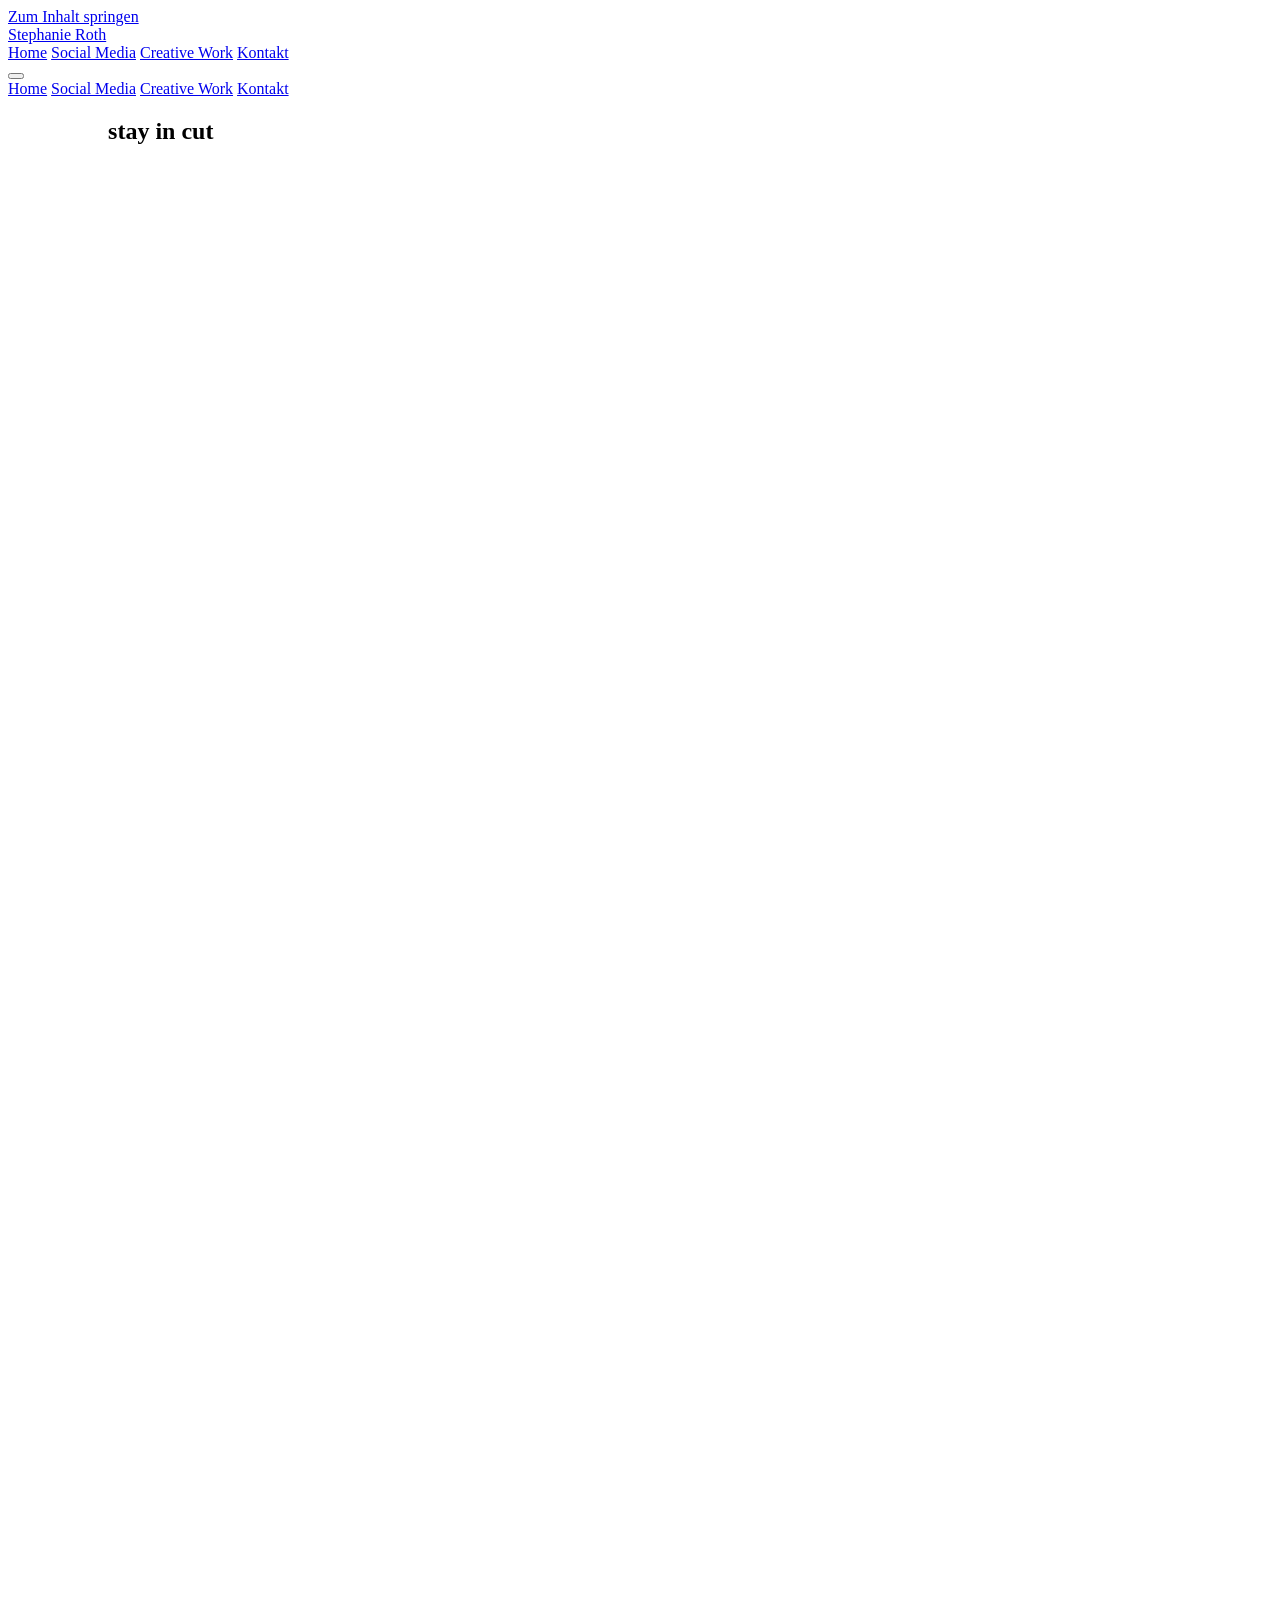
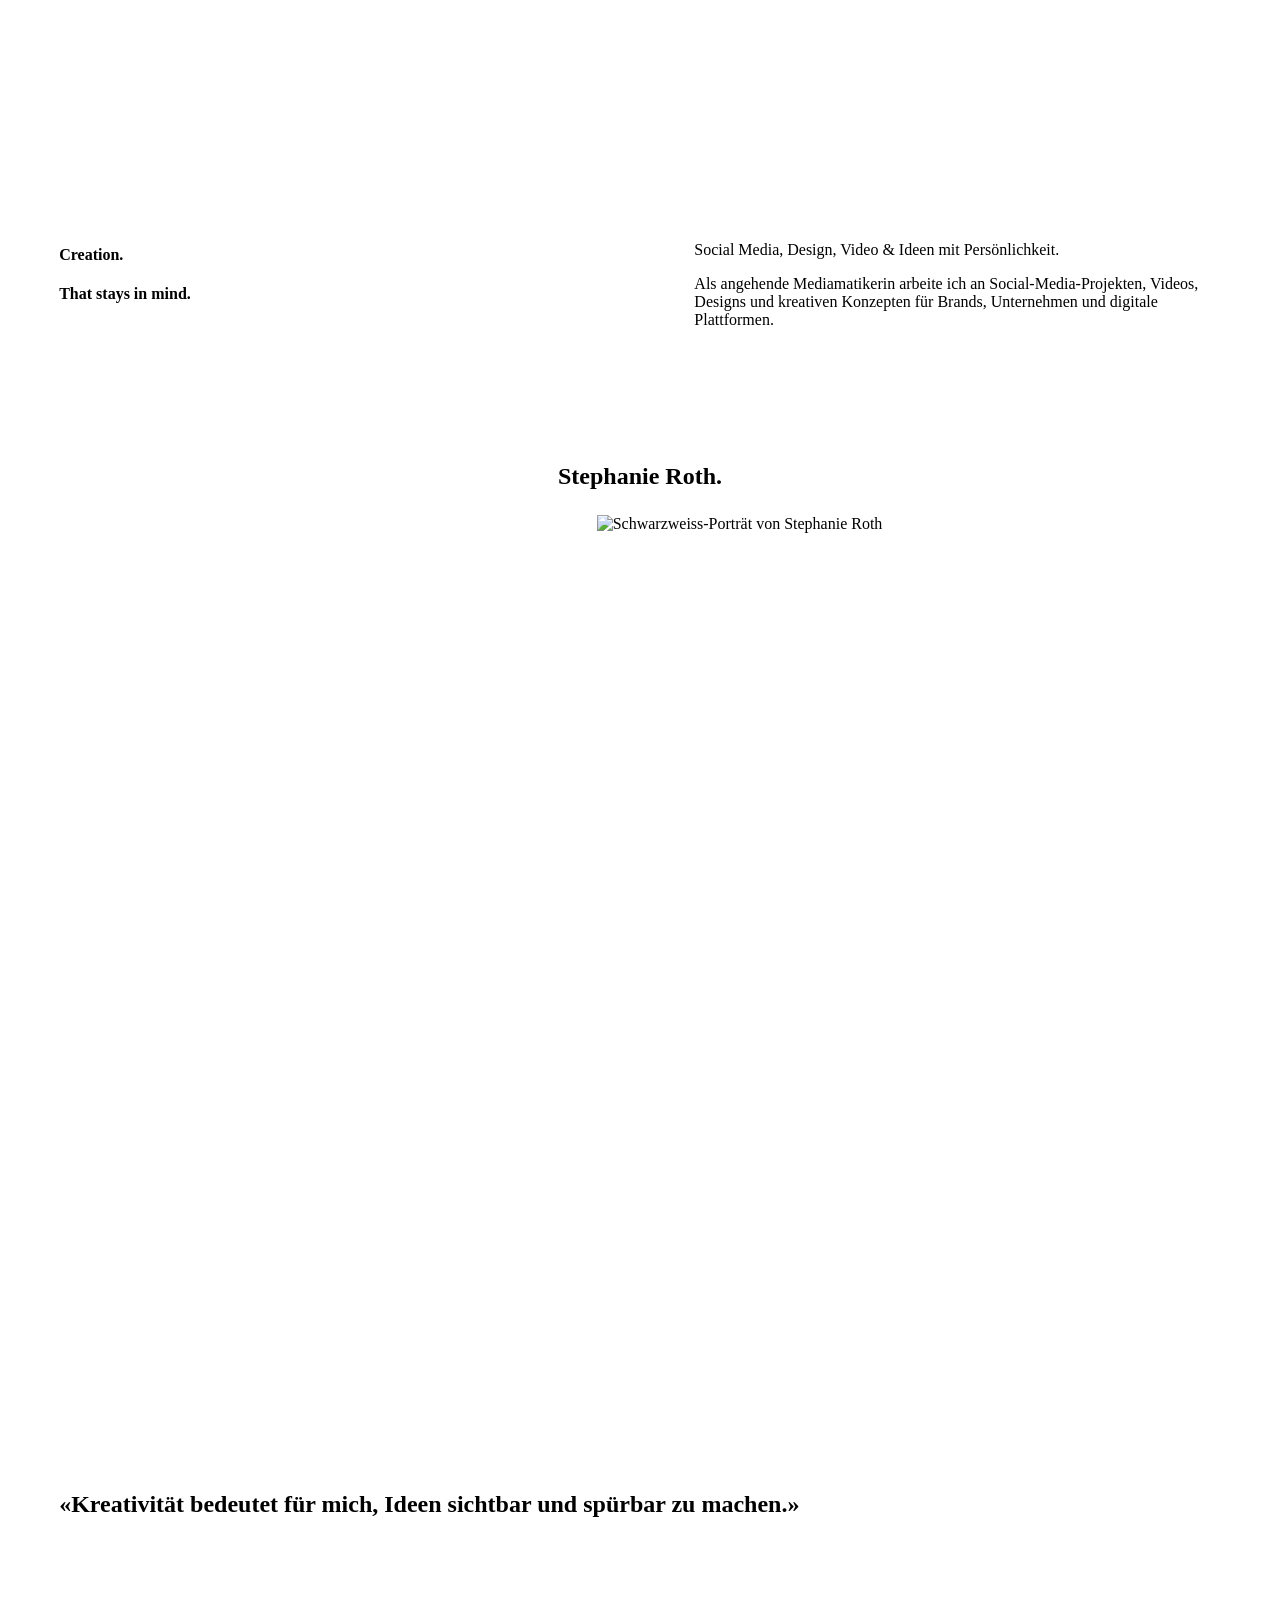
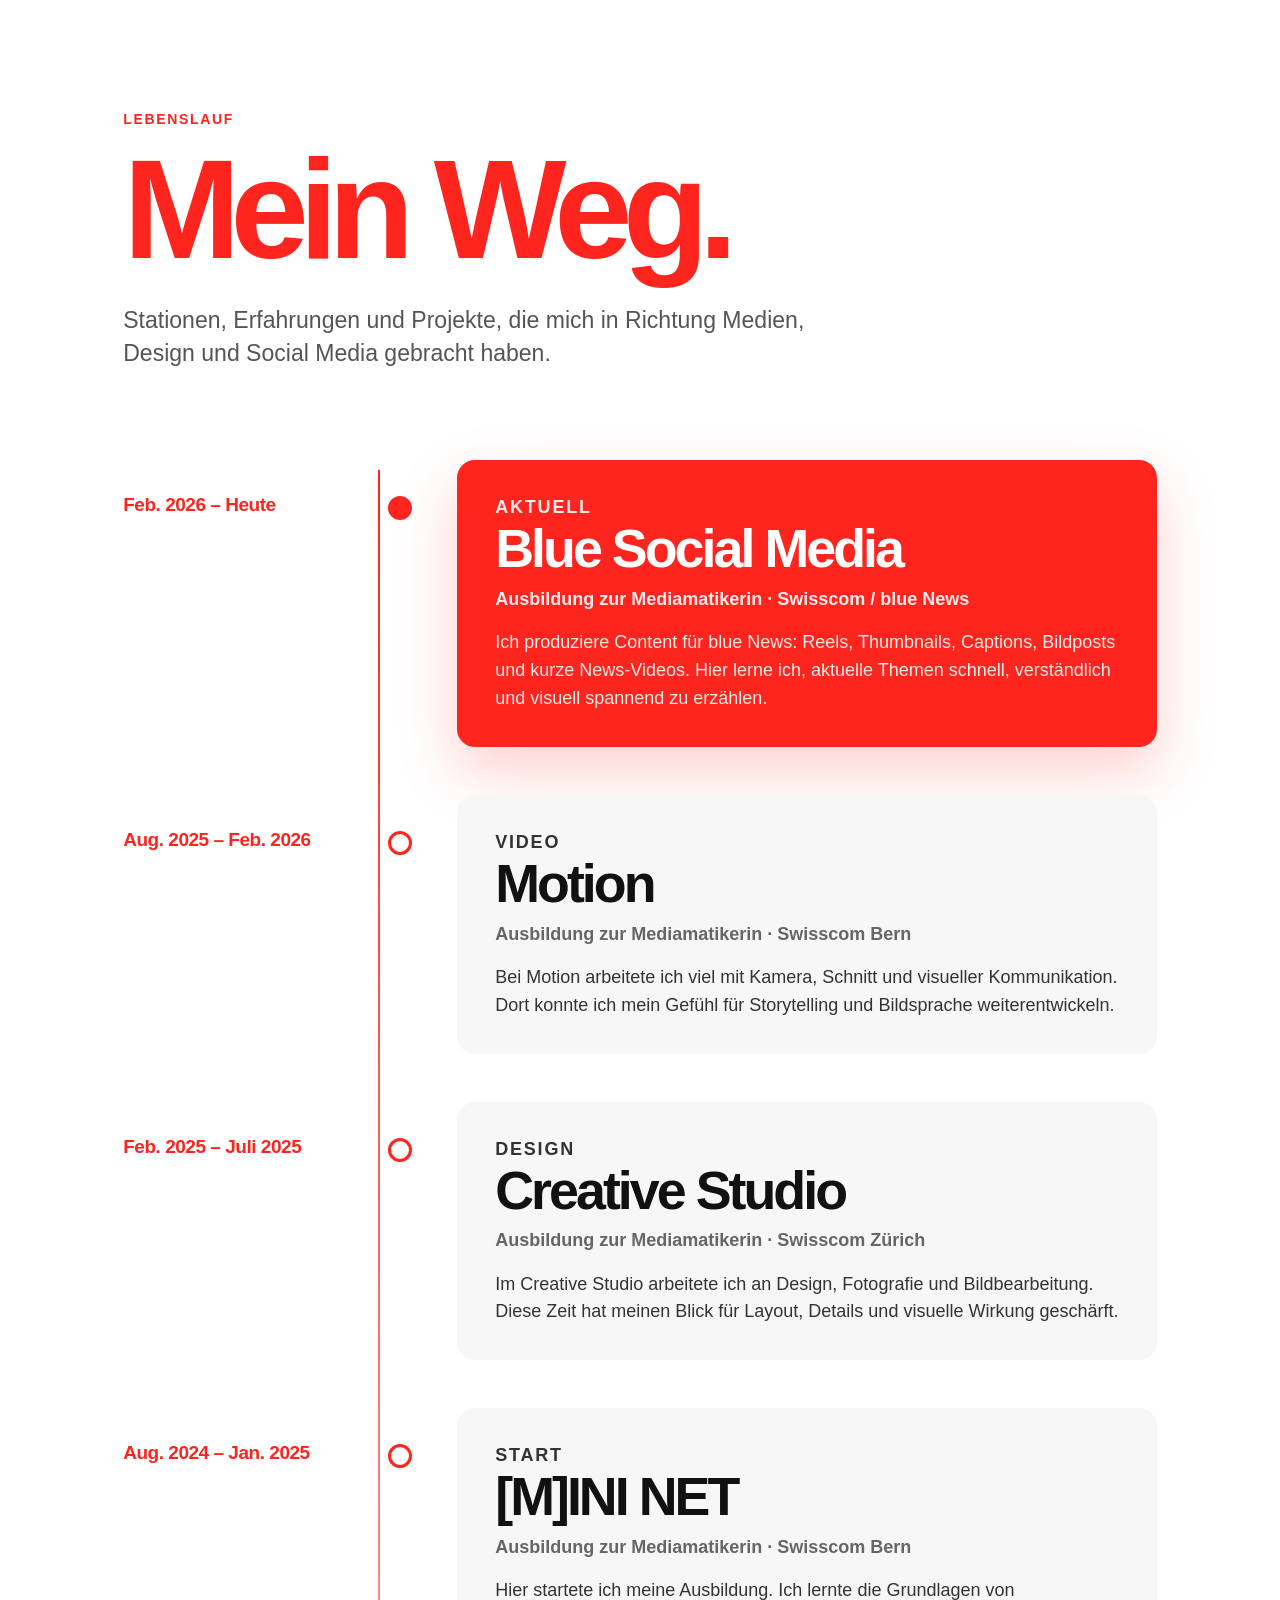
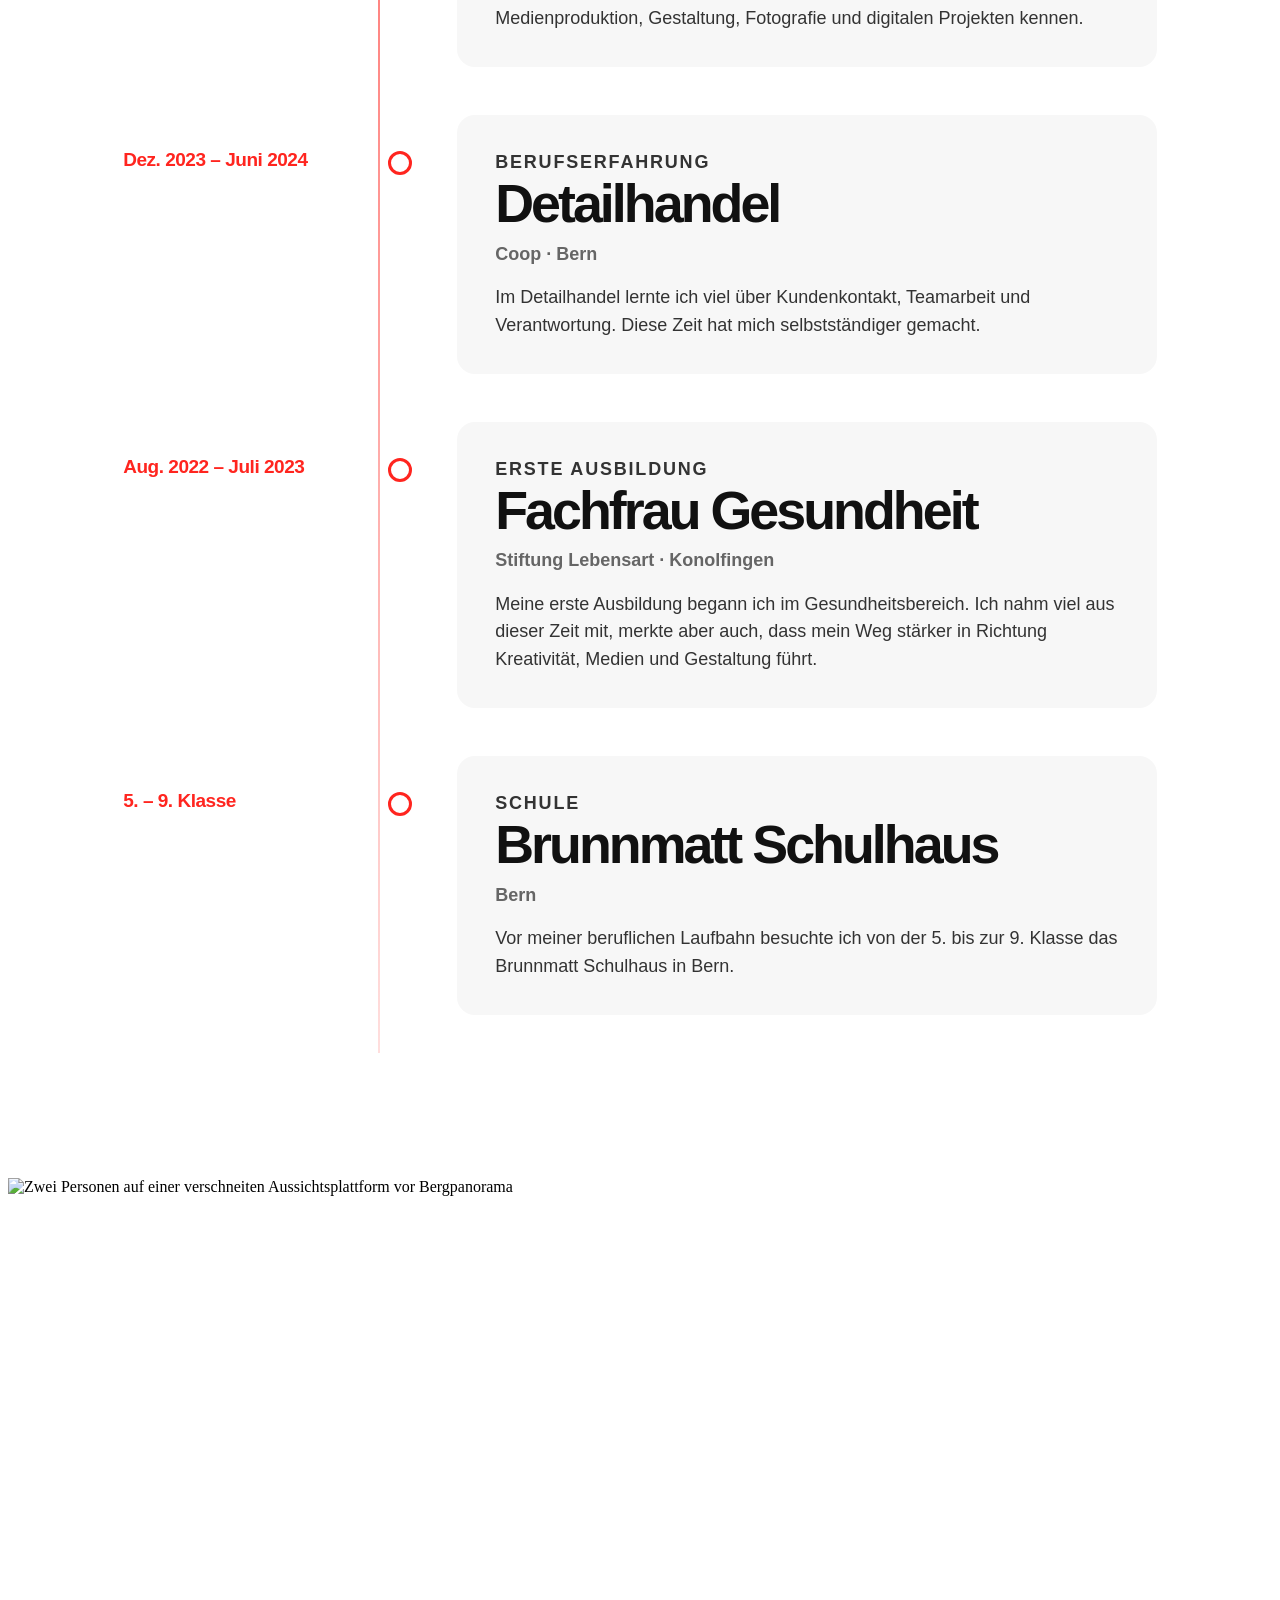
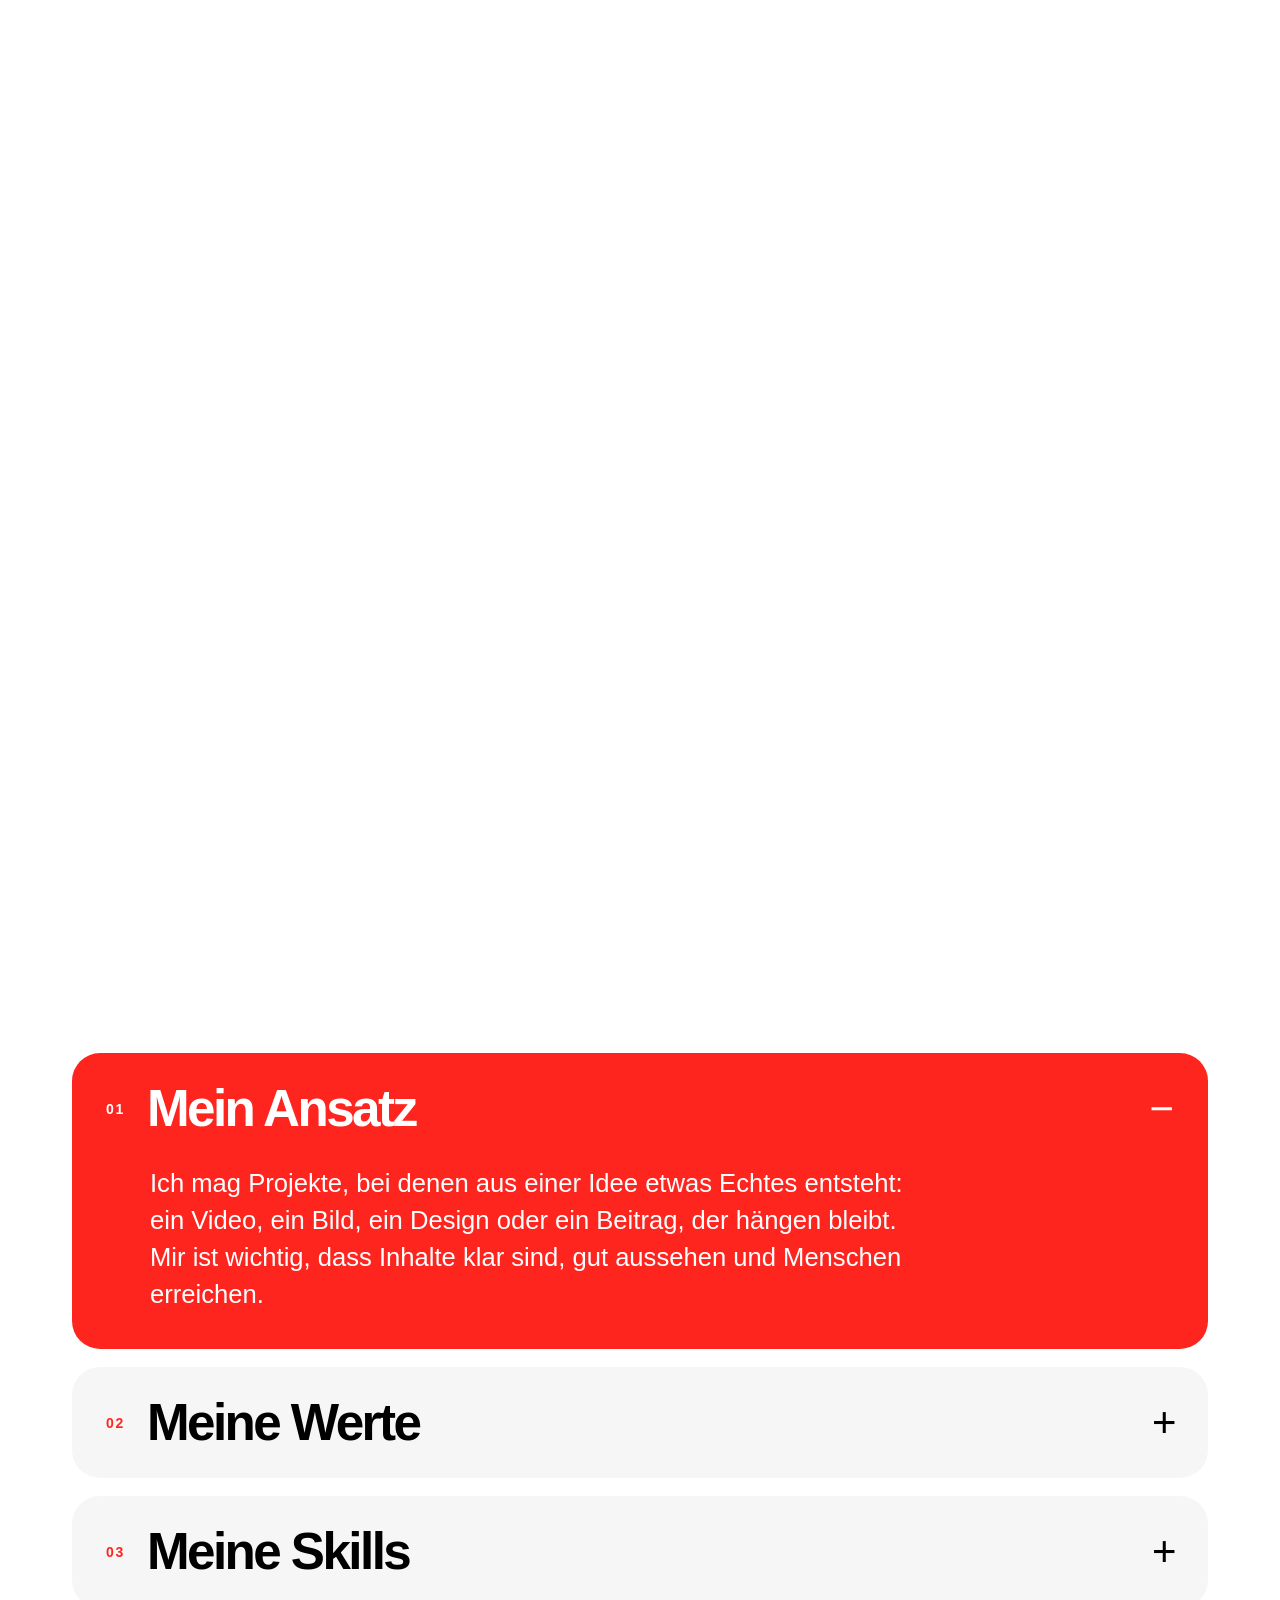
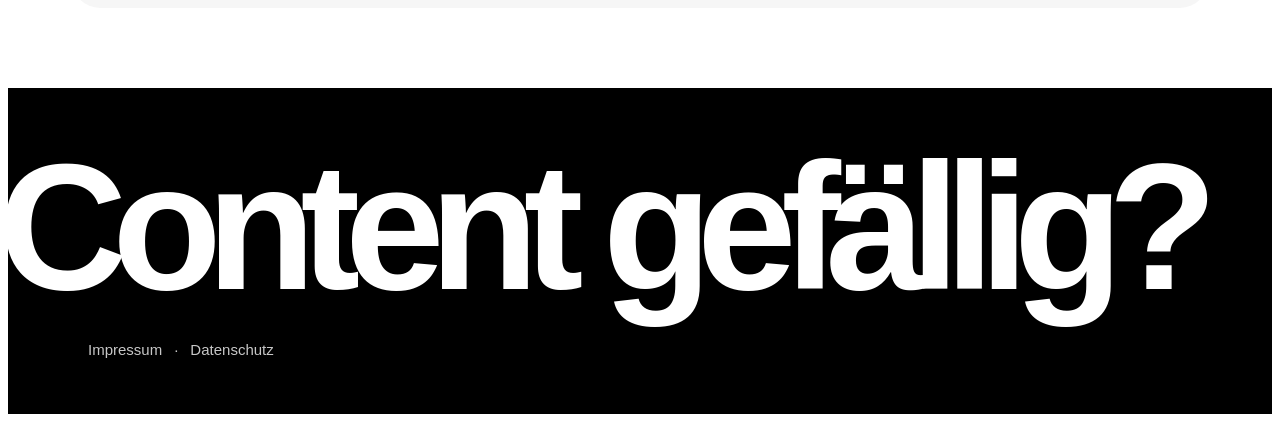
==== commit 56923b24: "Add files via upload" ====
--- a/index.html
+++ b/index.html
@@ -1,9 +1,1752 @@
-<!doctype html><html lang="de"><head><meta charset="utf-8"><meta name="viewport" content="width=device-width,initial-scale=1"><title>Stephanie Roth — Portfolio</title><link rel="stylesheet" href="style.css"></head><body>
-<header class="site-header"><a class="brand" href="index.html">Stephanie Roth</a><nav class="nav"><a class="active" href="index.html">Home</a><a href="social-media.html">Social Media</a><a href="creative-work.html">Creative Work</a><a href="contact.html">Kontakt</a></nav></header>
-<main>
-<section class="wrap hero"><div><div class="eyebrow">Portfolio · 2026</div><h1 class="display">stay in<br>cut</h1><p class="lead">Creation.<br>That stays in mind.</p><p class="bodycopy">Social Media, Design, Video & Ideen mit Persönlichkeit.</p><p class="bodycopy">Als angehende Mediamatikerin arbeite ich an Social-Media-Projekten, Videos, Designs und kreativen Konzepten für Brands, Unternehmen und digitale Plattformen.</p></div><div class="hero-image"><img src="assets/ski.webp" alt="Portfolio Bild"></div></section>
-<section class="section"><div class="wrap"><h2 class="section-title">Stephanie Roth.</h2><div class="split"><div><div class="eyebrow">Über mich</div><h3 style="font-size:48px;line-height:1.05;letter-spacing:-.04em">«Kreativität bedeutet für mich, Ideen sichtbar und spürbar zu machen.»</h3></div><div><p class="lead" style="font-size:30px">Ich bin Stephanie und gestalte Inhalte, die gesehen werden.</p><p class="bodycopy">Ich interessiere mich für Medien, Gestaltung und Social Media. Nach meiner ersten Ausbildung im Gesundheitsbereich merkte ich, dass ich beruflich kreativer arbeiten möchte.</p><p class="bodycopy">Heute mache ich die Ausbildung zur Mediamatikerin. Am liebsten arbeite ich an Videos, Fotos, Social-Media-Beiträgen und Designs. Ich mag es, aus einer Idee etwas Sichtbares zu machen.</p></div></div></div></section>
-<section class="section" style="background:#f7f7f5"><div class="wrap"><div class="eyebrow">Lebenslauf</div><h2 class="section-title">Mein Weg.</h2><div class="cards"><div class="card"><span class="num">FEB. 2026 – HEUTE</span><h3>Blue Social Media</h3><p>Content für blue News: Reels, Thumbnails, Captions, Bildposts und kurze News-Videos.</p></div><div class="card"><span class="num">AUG. 2025 – FEB. 2026</span><h3>Motion</h3><p>Kamera, Schnitt, visuelle Kommunikation und Storytelling.</p></div><div class="card"><span class="num">FEB. 2025 – JULI 2025</span><h3>Creative Studio</h3><p>Design, Fotografie und Bildbearbeitung.</p></div><div class="card"><span class="num">AUG. 2024 – JAN. 2025</span><h3>[M]INI NET</h3><p>Start der Mediamatikerinnen-Ausbildung bei Swisscom.</p></div></div></div></section>
-<section class="section"><div class="wrap"><div class="cards"><div class="card"><span class="num">01 MEIN ANSATZ</span><p class="lead">Ich mag Projekte, bei denen aus einer Idee etwas Echtes entsteht: ein Video, ein Bild, ein Design oder ein Beitrag, der hängen bleibt.</p></div><div class="card"><span class="num">02 MEINE WERTE</span><p class="lead">Kreativ, ehrlich und mit Gefühl für Details. Modern, klar und passend zum Projekt.</p></div><div class="card redcard"><span class="num">03 MEINE SKILLS</span><p class="lead" style="color:inherit">Premiere Pro · After Effects · Lightroom · DaVinci Resolve · Photoshop · Illustrator · Figma · InDesign</p></div><a class="card" href="creative-work.html"><span class="num">04 PORTFOLIO</span><h3>Creative Work</h3><span class="arrow">→</span></a></div></div></section>
-<section class="black-cta"><div class="wrap"><a href="contact.html"><h2>Content gefällig? →</h2></a></div></section>
-</main><footer class="footer"><div class="wrap"><a href="impressum.html">Impressum</a><a href="datenschutz.html">Datenschutz</a></div></footer><script src="shared.js"></script></body></html>
+<!doctype html>
+<html lang="de-CH">
+<head>
+  <meta charset="utf-8">
+  <meta name="viewport" content="width=device-width, initial-scale=1">
+  <title>Stephanie Roth</title>
+  <meta name="description" content="Portfolio von Stephanie Roth – Social Media, Design, Video &amp; Ideen mit Persönlichkeit.">
+  <meta property="og:title" content="Stephanie Roth">
+  <meta property="og:description" content="Portfolio von Stephanie Roth – Social Media, Design, Video &amp; Ideen mit Persönlichkeit.">
+  <meta property="og:image" content="assets/img/photoshoot-16-12-01-1000.webp">
+  <meta name="theme-color" content="#fc221c">
+  <link rel="icon" href="assets/img/favicon.svg" type="image/svg+xml">
+  <link rel="preload" href="assets/fonts/Urbanist-var.woff" as="font" type="font/woff" crossorigin>
+  <link rel="stylesheet" href="assets/css/site.css">
+  <style>
+.fe-6a043b09aa67e12ab06f8d63 {
+  --grid-gutter: calc(var(--sqs-mobile-site-gutter, 6vw) - 11.0px);
+  --cell-max-width: calc( ( var(--sqs-site-max-width, 1500px) - (11.0px * (8 - 1)) ) / 8 );
+  display: grid;
+  position: relative;
+  grid-area: 1/1/-1/-1;
+  grid-template-rows: repeat(9,minmax(24px, auto));
+  grid-template-columns:
+    minmax(var(--grid-gutter), 1fr)
+    repeat(8, minmax(0, var(--cell-max-width)))
+    minmax(var(--grid-gutter), 1fr);
+  row-gap: 11.0px;
+  column-gap: 11.0px;
+  overflow-x: hidden;
+  overflow-x: clip;
+}
+@media (min-width: 768px) {
+  .background-width--inset .fe-6a043b09aa67e12ab06f8d63 {
+    --inset-padding: calc(var(--sqs-site-gutter) * 2);
+  }
+  .fe-6a043b09aa67e12ab06f8d63 {
+    --grid-gutter: calc(var(--sqs-site-gutter, 4vw) - 11.0px);
+    --cell-max-width: calc( ( var(--sqs-site-max-width, 1500px) - (11.0px * (24 - 1)) ) / 24 );
+    --inset-padding: 0vw;
+    --row-height-scaling-factor: 0.0215;
+    --container-width: min(var(--sqs-site-max-width, 1500px), calc(100vw - var(--sqs-site-gutter, 4vw) * 2 - var(--inset-padding) ));
+    grid-template-rows: repeat(27,minmax(calc(var(--container-width) * var(--row-height-scaling-factor)), auto));
+    grid-template-columns:
+      minmax(var(--grid-gutter), 1fr)
+      repeat(24, minmax(0, var(--cell-max-width)))
+      minmax(var(--grid-gutter), 1fr);
+  }
+}
+  .fe-block-926f1d0ffbd46cc07632 {
+    grid-area: 2/1/10/11;
+    z-index: 0;
+    @media (max-width: 767px) {
+    }
+  }
+  .fe-block-926f1d0ffbd46cc07632 .sqs-block {
+    justify-content: center;
+  }
+  .fe-block-926f1d0ffbd46cc07632 .sqs-block-alignment-wrapper {
+    align-items: center;
+  }
+  @media (min-width: 768px) {
+    .fe-block-926f1d0ffbd46cc07632 {
+      grid-area: 8/4/27/24;
+      z-index: 0;
+    }
+    .fe-block-926f1d0ffbd46cc07632 .sqs-block {
+      justify-content: center;
+    }
+    .fe-block-926f1d0ffbd46cc07632 .sqs-block-alignment-wrapper {
+      align-items: center;
+    }
+  }
+  .fe-block-38181c5dd13078dbfa4a {
+    grid-area: 1/2/3/10;
+    z-index: 1;
+    @media (max-width: 767px) {
+    }
+  }
+  .fe-block-38181c5dd13078dbfa4a .sqs-block {
+    justify-content: flex-start;
+  }
+  .fe-block-38181c5dd13078dbfa4a .sqs-block-alignment-wrapper {
+    align-items: flex-start;
+  }
+  @media (min-width: 768px) {
+    .fe-block-38181c5dd13078dbfa4a {
+      grid-area: 1/3/9/25;
+      z-index: 1;
+    }
+    .fe-block-38181c5dd13078dbfa4a .sqs-block {
+      justify-content: flex-start;
+    }
+    .fe-block-38181c5dd13078dbfa4a .sqs-block-alignment-wrapper {
+      align-items: flex-start;
+    }
+  }
+#block-926f1d0ffbd46cc07632 {
+        --image-component-focal-point: 50% 50%;
+  --image-component-object-fit: cover;
+  --image-component-overlay-opacity: 0;
+  --image-component-overlay-blend-mode: ;
+  --image-component-native-aspect-ratio: 4672/7008;
+      }
+      #block-926f1d0ffbd46cc07632 .fluid-image-container.visitor-mode {
+  overflow: hidden;clip-path: url(#926f1d0ffbd46cc07632-system_desktop);-webkit-clip-path: url(#926f1d0ffbd46cc07632-system_desktop);
+      }
+      #block-926f1d0ffbd46cc07632 .js-content-mode-element-wrapper {
+        position: relative;
+        width: 100%;
+        height: 100%;
+        display: none;
+      }
+      #block-926f1d0ffbd46cc07632 .js-content-mode-element-system_desktop {
+        display: block;
+      }
+.fe-block-926f1d0ffbd46cc07632 {
+      --opacity: 100%;
+      --translate-x: 0px;
+      --translate-y: 0px;
+      --rotation: 0deg;
+      --scale-x: 100%;
+      --scale-y: 100%;
+      --skew-x: 0deg;
+      --skew-y: 0deg;
+      --origin-x: 50%;
+      --origin-y: 50%;
+      --block-transform: none;
+      opacity: var(--opacity, 1);
+      transform: var(--block-transform);
+      transform-origin: var(--origin-x) var(--origin-y);
+    }
+#block-38181c5dd13078dbfa4a {
+  }
+  #block-38181c5dd13078dbfa4a .sqs-html-content {
+    --tweak-text-block-padding: 6% 6% 6% 6%;
+  --tweak-text-block-padding: initial;
+}
+  .fe-block-38181c5dd13078dbfa4a {
+      mix-blend-mode: var(--tweak-text-block-blend
+  );
+      border-radius: var(--tweak-text-block-radius);
+  }
+.fe-block-38181c5dd13078dbfa4a {
+      --tweak-text-block-radius: 0px 0px 0px 0px;
+    }
+  .fe-block-38181c5dd13078dbfa4a {
+    }
+@media screen and (max-width: 767px) {
+#block-38181c5dd13078dbfa4a {
+            }
+        }
+    @media screen and (max-width: 767px) {
+          #block-38181c5dd13078dbfa4a .sqs-html-content {
+            }
+        }
+  @media screen and (max-width: 767px) {
+        }
+.fe-6a043b09aa67e12ab06f8d66 {
+  --grid-gutter: calc(var(--sqs-mobile-site-gutter, 6vw) - 11.0px);
+  --cell-max-width: calc( ( var(--sqs-site-max-width, 1500px) - (11.0px * (8 - 1)) ) / 8 );
+  display: grid;
+  position: relative;
+  grid-area: 1/1/-1/-1;
+  grid-template-rows: repeat(11,minmax(24px, auto));
+  grid-template-columns:
+    minmax(var(--grid-gutter), 1fr)
+    repeat(8, minmax(0, var(--cell-max-width)))
+    minmax(var(--grid-gutter), 1fr);
+  row-gap: 11.0px;
+  column-gap: 11.0px;
+  overflow-x: hidden;
+  overflow-x: clip;
+}
+@media (min-width: 768px) {
+  .background-width--inset .fe-6a043b09aa67e12ab06f8d66 {
+    --inset-padding: calc(var(--sqs-site-gutter) * 2);
+  }
+  .fe-6a043b09aa67e12ab06f8d66 {
+    --grid-gutter: calc(var(--sqs-site-gutter, 4vw) - 11.0px);
+    --cell-max-width: calc( ( var(--sqs-site-max-width, 1500px) - (11.0px * (24 - 1)) ) / 24 );
+    --inset-padding: 0vw;
+    --row-height-scaling-factor: 0.0215;
+    --container-width: min(var(--sqs-site-max-width, 1500px), calc(100vw - var(--sqs-site-gutter, 4vw) * 2 - var(--inset-padding) ));
+    grid-template-rows: repeat(5,minmax(calc(var(--container-width) * var(--row-height-scaling-factor)), auto));
+    grid-template-columns:
+      minmax(var(--grid-gutter), 1fr)
+      repeat(24, minmax(0, var(--cell-max-width)))
+      minmax(var(--grid-gutter), 1fr);
+  }
+}
+  .fe-block-46d301a47ac1282b54b3 {
+    grid-area: 2/2/5/7;
+    z-index: 4;
+    @media (max-width: 767px) {
+    }
+  }
+  .fe-block-46d301a47ac1282b54b3 .sqs-block {
+    justify-content: flex-start;
+  }
+  .fe-block-46d301a47ac1282b54b3 .sqs-block-alignment-wrapper {
+    align-items: flex-start;
+  }
+  @media (min-width: 768px) {
+    .fe-block-46d301a47ac1282b54b3 {
+      grid-area: 2/2/6/10;
+      z-index: 4;
+    }
+    .fe-block-46d301a47ac1282b54b3 .sqs-block {
+      justify-content: flex-start;
+    }
+    .fe-block-46d301a47ac1282b54b3 .sqs-block-alignment-wrapper {
+      align-items: flex-start;
+    }
+  }
+  .fe-block-3f2d9d640439e5dac4fa {
+    grid-area: 5/2/11/10;
+    z-index: 2;
+    @media (max-width: 767px) {
+    }
+  }
+  .fe-block-3f2d9d640439e5dac4fa .sqs-block {
+    justify-content: flex-start;
+  }
+  .fe-block-3f2d9d640439e5dac4fa .sqs-block-alignment-wrapper {
+    align-items: flex-start;
+  }
+  @media (min-width: 768px) {
+    .fe-block-3f2d9d640439e5dac4fa {
+      grid-area: 2/15/5/26;
+      z-index: 2;
+    }
+    .fe-block-3f2d9d640439e5dac4fa .sqs-block {
+      justify-content: flex-start;
+    }
+    .fe-block-3f2d9d640439e5dac4fa .sqs-block-alignment-wrapper {
+      align-items: flex-start;
+    }
+  }
+#block-46d301a47ac1282b54b3 {
+  }
+  #block-46d301a47ac1282b54b3 .sqs-html-content {
+    --tweak-text-block-padding: 6% 6% 6% 6%;
+  --tweak-text-block-padding: initial;
+}
+  .fe-block-46d301a47ac1282b54b3 {
+      mix-blend-mode: var(--tweak-text-block-blend
+  );
+      border-radius: var(--tweak-text-block-radius);
+  }
+.fe-block-46d301a47ac1282b54b3 {
+      --tweak-text-block-radius: 0px 0px 0px 0px;
+    }
+  .fe-block-46d301a47ac1282b54b3 {
+    }
+@media screen and (max-width: 767px) {
+#block-46d301a47ac1282b54b3 {
+            }
+        }
+    @media screen and (max-width: 767px) {
+          #block-46d301a47ac1282b54b3 .sqs-html-content {
+            }
+        }
+  @media screen and (max-width: 767px) {
+        }
+#block-3f2d9d640439e5dac4fa {
+  }
+  #block-3f2d9d640439e5dac4fa .sqs-html-content {
+    --tweak-text-block-padding: 6% 6% 6% 6%;
+  --tweak-text-block-padding: initial;
+}
+  .fe-block-3f2d9d640439e5dac4fa {
+      mix-blend-mode: var(--tweak-text-block-blend
+  );
+      border-radius: var(--tweak-text-block-radius);
+  }
+.fe-block-3f2d9d640439e5dac4fa {
+      --tweak-text-block-radius: 0px 0px 0px 0px;
+    }
+  .fe-block-3f2d9d640439e5dac4fa {
+    }
+@media screen and (max-width: 767px) {
+#block-3f2d9d640439e5dac4fa {
+            }
+        }
+    @media screen and (max-width: 767px) {
+          #block-3f2d9d640439e5dac4fa .sqs-html-content {
+            }
+        }
+  @media screen and (max-width: 767px) {
+        }
+.fe-6a043b09aa67e12ab06f8d69 {
+  --grid-gutter: calc(var(--sqs-mobile-site-gutter, 6vw) - 11.0px);
+  --cell-max-width: calc( ( var(--sqs-site-max-width, 1500px) - (11.0px * (8 - 1)) ) / 8 );
+  display: grid;
+  position: relative;
+  grid-area: 1/1/-1/-1;
+  grid-template-rows: repeat(2,minmax(24px, auto));
+  grid-template-columns:
+    minmax(var(--grid-gutter), 1fr)
+    repeat(8, minmax(0, var(--cell-max-width)))
+    minmax(var(--grid-gutter), 1fr);
+  row-gap: 11.0px;
+  column-gap: 11.0px;
+  overflow-x: hidden;
+  overflow-x: clip;
+}
+@media (min-width: 768px) {
+  .background-width--inset .fe-6a043b09aa67e12ab06f8d69 {
+    --inset-padding: calc(var(--sqs-site-gutter) * 2);
+  }
+  .fe-6a043b09aa67e12ab06f8d69 {
+    --grid-gutter: calc(var(--sqs-site-gutter, 4vw) - 11.0px);
+    --cell-max-width: calc( ( var(--sqs-site-max-width, 1500px) - (11.0px * (24 - 1)) ) / 24 );
+    --inset-padding: 0vw;
+    --row-height-scaling-factor: 0.0215;
+    --container-width: min(var(--sqs-site-max-width, 1500px), calc(100vw - var(--sqs-site-gutter, 4vw) * 2 - var(--inset-padding) ));
+    grid-template-rows: repeat(1,minmax(calc(var(--container-width) * var(--row-height-scaling-factor)), auto));
+    grid-template-columns:
+      minmax(var(--grid-gutter), 1fr)
+      repeat(24, minmax(0, var(--cell-max-width)))
+      minmax(var(--grid-gutter), 1fr);
+  }
+}
+.fe-6a04484cb8f50e35fe86ff82 {
+  --grid-gutter: calc(var(--sqs-mobile-site-gutter, 6vw) - 11.0px);
+  --cell-max-width: calc( ( var(--sqs-site-max-width, 1500px) - (11.0px * (8 - 1)) ) / 8 );
+  display: grid;
+  position: relative;
+  grid-area: 1/1/-1/-1;
+  grid-template-rows: repeat(26,minmax(24px, auto));
+  grid-template-columns:
+    minmax(var(--grid-gutter), 1fr)
+    repeat(8, minmax(0, var(--cell-max-width)))
+    minmax(var(--grid-gutter), 1fr);
+  row-gap: 11.0px;
+  column-gap: 11.0px;
+  overflow-x: hidden;
+  overflow-x: clip;
+}
+@media (min-width: 768px) {
+  .background-width--inset .fe-6a04484cb8f50e35fe86ff82 {
+    --inset-padding: calc(var(--sqs-site-gutter) * 2);
+  }
+  .fe-6a04484cb8f50e35fe86ff82 {
+    --grid-gutter: calc(var(--sqs-site-gutter, 4vw) - 11.0px);
+    --cell-max-width: calc( ( var(--sqs-site-max-width, 1500px) - (11.0px * (24 - 1)) ) / 24 );
+    --inset-padding: 0vw;
+    --row-height-scaling-factor: 0.0215;
+    --container-width: min(var(--sqs-site-max-width, 1500px), calc(100vw - var(--sqs-site-gutter, 4vw) * 2 - var(--inset-padding) ));
+    grid-template-rows: repeat(25,minmax(calc(var(--container-width) * var(--row-height-scaling-factor)), auto));
+    grid-template-columns:
+      minmax(var(--grid-gutter), 1fr)
+      repeat(24, minmax(0, var(--cell-max-width)))
+      minmax(var(--grid-gutter), 1fr);
+  }
+}
+  .fe-block-c50e529fefddc6612bfa {
+    grid-area: 1/2/3/10;
+    z-index: 2;
+    @media (max-width: 767px) {
+    }
+  }
+  .fe-block-c50e529fefddc6612bfa .sqs-block {
+    justify-content: flex-start;
+  }
+  .fe-block-c50e529fefddc6612bfa .sqs-block-alignment-wrapper {
+    align-items: flex-start;
+  }
+  @media (min-width: 768px) {
+    .fe-block-c50e529fefddc6612bfa {
+      grid-area: 2/7/6/21;
+      z-index: 2;
+    }
+    .fe-block-c50e529fefddc6612bfa .sqs-block {
+      justify-content: flex-end;
+    }
+    .fe-block-c50e529fefddc6612bfa .sqs-block-alignment-wrapper {
+      align-items: flex-end;
+    }
+  }
+  .fe-block-43bcdcb3a8fa8bd1ddc7 {
+    grid-area: 4/2/16/10;
+    z-index: 2;
+    @media (max-width: 767px) {
+    }
+  }
+  .fe-block-43bcdcb3a8fa8bd1ddc7 .sqs-block {
+    justify-content: flex-start;
+  }
+  .fe-block-43bcdcb3a8fa8bd1ddc7 .sqs-block-alignment-wrapper {
+    align-items: flex-start;
+  }
+  @media (min-width: 768px) {
+    .fe-block-43bcdcb3a8fa8bd1ddc7 {
+      grid-area: 10/2/18/18;
+      z-index: 2;
+    }
+    .fe-block-43bcdcb3a8fa8bd1ddc7 .sqs-block {
+      justify-content: flex-start;
+    }
+    .fe-block-43bcdcb3a8fa8bd1ddc7 .sqs-block-alignment-wrapper {
+      align-items: flex-start;
+    }
+  }
+  .fe-block-e383b9705612e76e6a61 {
+    grid-area: 17/1/27/11;
+    z-index: 0;
+    @media (max-width: 767px) {
+    }
+  }
+  .fe-block-e383b9705612e76e6a61 .sqs-block {
+    justify-content: center;
+  }
+  .fe-block-e383b9705612e76e6a61 .sqs-block-alignment-wrapper {
+    align-items: center;
+  }
+  @media (min-width: 768px) {
+    .fe-block-e383b9705612e76e6a61 {
+      grid-area: 4/13/26/27;
+      z-index: 0;
+    }
+    .fe-block-e383b9705612e76e6a61 .sqs-block {
+      justify-content: center;
+    }
+    .fe-block-e383b9705612e76e6a61 .sqs-block-alignment-wrapper {
+      align-items: center;
+    }
+  }
+#block-c50e529fefddc6612bfa {
+  }
+  #block-c50e529fefddc6612bfa .sqs-html-content {
+    --tweak-text-block-padding: 6% 6% 6% 6%;
+  --tweak-text-block-padding: initial;
+}
+  .fe-block-c50e529fefddc6612bfa {
+      mix-blend-mode: var(--tweak-text-block-blend
+  );
+      border-radius: var(--tweak-text-block-radius);
+  }
+.fe-block-c50e529fefddc6612bfa {
+      --tweak-text-block-radius: 0px 0px 0px 0px;
+    }
+  .fe-block-c50e529fefddc6612bfa {
+    }
+@media screen and (max-width: 767px) {
+#block-c50e529fefddc6612bfa {
+            }
+        }
+    @media screen and (max-width: 767px) {
+          #block-c50e529fefddc6612bfa .sqs-html-content {
+            }
+        }
+  @media screen and (max-width: 767px) {
+        }
+#block-43bcdcb3a8fa8bd1ddc7 {
+    --stroke-style: none;--stroke-thickness: 6px;
+  }
+  #block-43bcdcb3a8fa8bd1ddc7 .sqs-html-content {
+    --tweak-text-block-padding: 6% 6% 6% 6%;
+  --tweak-text-block-padding: initial;
+}
+  .fe-block-43bcdcb3a8fa8bd1ddc7 {
+      mix-blend-mode: var(--tweak-text-block-blend
+  );
+      border-radius: var(--tweak-text-block-radius);
+  }
+.fe-block-43bcdcb3a8fa8bd1ddc7 {
+      --tweak-text-block-radius: 0px 0px 0px 0px;
+    }
+  .fe-block-43bcdcb3a8fa8bd1ddc7 {
+      --tweak-text-block-blend
+  : normal;
+    }
+  .fe-block-43bcdcb3a8fa8bd1ddc7 {
+    --blur-value: blur(15px);}
+@media screen and (max-width: 767px) {
+#block-43bcdcb3a8fa8bd1ddc7 {
+            }
+        }
+    @media screen and (max-width: 767px) {
+          #block-43bcdcb3a8fa8bd1ddc7 .sqs-html-content {
+            }
+        }
+  @media screen and (max-width: 767px) {
+        }
+#block-e383b9705612e76e6a61 {
+        --image-component-focal-point: 50% 50%;
+  --image-component-object-fit: cover;
+  --image-component-overlay-opacity: 0;
+  --image-component-overlay-blend-mode: normal;
+  --image-component-native-aspect-ratio: 4672/7008;
+      }
+      #block-e383b9705612e76e6a61 .fluid-image-container.visitor-mode {
+  overflow: hidden;-webkit-mask-image: -webkit-radial-gradient(white, black);clip-path: none;-webkit-clip-path: none;
+      }
+      #block-e383b9705612e76e6a61 .js-content-mode-element-wrapper {
+        position: relative;
+        width: 100%;
+        height: 100%;
+        display: none;
+      }
+      #block-e383b9705612e76e6a61 .js-content-mode-element-system_desktop {
+        display: block;
+      }
+.fe-block-e383b9705612e76e6a61 {
+      --opacity: 100%;
+      --translate-x: 0px;
+      --translate-y: 0px;
+      --rotation: 0deg;
+      --scale-x: 100%;
+      --scale-y: 100%;
+      --skew-x: 0deg;
+      --skew-y: 0deg;
+      --origin-x: 50%;
+      --origin-y: 50%;
+      --block-transform: none;
+      opacity: var(--opacity, 1);
+      transform: var(--block-transform);
+      transform-origin: var(--origin-x) var(--origin-y);
+    }
+.fe-6a0449a08fda70088aabaf81 {
+  --grid-gutter: calc(var(--sqs-mobile-site-gutter, 6vw) - 11.0px);
+  --cell-max-width: calc( ( var(--sqs-site-max-width, 1500px) - (11.0px * (8 - 1)) ) / 8 );
+  display: grid;
+  position: relative;
+  grid-area: 1/1/-1/-1;
+  grid-template-rows: repeat(8,minmax(24px, auto));
+  grid-template-columns:
+    minmax(var(--grid-gutter), 1fr)
+    repeat(8, minmax(0, var(--cell-max-width)))
+    minmax(var(--grid-gutter), 1fr);
+  row-gap: 11.0px;
+  column-gap: 11.0px;
+  overflow-x: hidden;
+  overflow-x: clip;
+}
+@media (min-width: 768px) {
+  .background-width--inset .fe-6a0449a08fda70088aabaf81 {
+    --inset-padding: calc(var(--sqs-site-gutter) * 2);
+  }
+  .fe-6a0449a08fda70088aabaf81 {
+    --grid-gutter: calc(var(--sqs-site-gutter, 4vw) - 11.0px);
+    --cell-max-width: calc( ( var(--sqs-site-max-width, 1500px) - (11.0px * (24 - 1)) ) / 24 );
+    --inset-padding: 0vw;
+    --row-height-scaling-factor: 0.0215;
+    --container-width: min(var(--sqs-site-max-width, 1500px), calc(100vw - var(--sqs-site-gutter, 4vw) * 2 - var(--inset-padding) ));
+    grid-template-rows: repeat(33,minmax(calc(var(--container-width) * var(--row-height-scaling-factor)), auto));
+    grid-template-columns:
+      minmax(var(--grid-gutter), 1fr)
+      repeat(24, minmax(0, var(--cell-max-width)))
+      minmax(var(--grid-gutter), 1fr);
+  }
+}
+  .fe-block-yui_3_17_2_1_1781780712523_3729 {
+    grid-area: 2/2/8/10;
+    z-index: 6;
+    @media (max-width: 767px) {
+    }
+  }
+  .fe-block-yui_3_17_2_1_1781780712523_3729 .sqs-block {
+    justify-content: flex-start;
+  }
+  .fe-block-yui_3_17_2_1_1781780712523_3729 .sqs-block-alignment-wrapper {
+    align-items: flex-start;
+  }
+  @media (min-width: 768px) {
+    .fe-block-yui_3_17_2_1_1781780712523_3729 {
+      grid-area: 1/2/34/26;
+      z-index: 6;
+    }
+    .fe-block-yui_3_17_2_1_1781780712523_3729 .sqs-block {
+      justify-content: flex-start;
+    }
+    .fe-block-yui_3_17_2_1_1781780712523_3729 .sqs-block-alignment-wrapper {
+      align-items: flex-start;
+    }
+  }
+.about-section {
+    background: transparent;
+    color: #fff;
+    padding: 130px 5vw 130px;
+    font-family: "Inter", "Helvetica Neue", Arial, sans-serif;
+    overflow: hidden;
+  }
+  .about-wrap {
+    max-width: 1280px;
+    margin: 0 auto;
+  }
+  .about-title {
+    font-size: clamp(70px, 11vw, 160px);
+    line-height: 0.98;
+    letter-spacing: -0.055em;
+    font-weight: 620;
+    margin: 0 0 135px;
+    color: rgba(255, 255, 255, 0.78);
+    animation: titleSlide 0.9s ease both, softPulse 3.5s ease-in-out infinite;
+    transform-origin: left center;
+  }
+  .about-grid {
+    display: grid;
+    grid-template-columns: 0.9fr 1.25fr;
+    gap: 90px;
+    align-items: start;
+  }
+  .about-facts {
+    display: flex;
+    flex-direction: column;
+  }
+  .fact {
+    border-bottom: 2px solid rgba(255, 255, 255, 0.38);
+    padding: 0 0 28px;
+    margin-bottom: 28px;
+    opacity: 0;
+    transform: translateY(24px);
+    animation: fadeUp 0.7s ease both;
+    transition: transform 0.25s ease, border-color 0.25s ease;
+  }
+  .fact:nth-child(1) { animation-delay: 0.15s; }
+  .fact:nth-child(2) { animation-delay: 0.27s; }
+  .fact:nth-child(3) { animation-delay: 0.39s; }
+  .fact:nth-child(4) { animation-delay: 0.51s; }
+  .fact:nth-child(5) { animation-delay: 0.63s; }
+  .fact:nth-child(6) { animation-delay: 0.75s; }
+  .fact:hover {
+    transform: translateX(10px);
+    border-bottom-color: #fff;
+  }
+  .fact span {
+    display: block;
+    font-size: 14px;
+    font-weight: 750;
+    text-transform: uppercase;
+    letter-spacing: 0.12em;
+    margin-bottom: 16px;
+    opacity: 0.75;
+  }
+  .fact p {
+    margin: 0;
+    font-size: clamp(24px, 2.2vw, 36px);
+    line-height: 1.15;
+    font-weight: 560;
+  }
+  .about-text {
+    max-width: 720px;
+    opacity: 0;
+    transform: translateY(30px);
+    animation: fadeUp 0.85s ease 0.35s both;
+  }
+  .about-text h2 {
+    font-size: clamp(42px, 4.6vw, 70px);
+    line-height: 1.04;
+    letter-spacing: -0.045em;
+    font-weight: 580;
+    margin: 0 0 48px;
+  }
+  .about-text p {
+    font-size: clamp(20px, 1.55vw, 26px);
+    line-height: 1.5;
+    font-weight: 400;
+    margin: 0 0 30px;
+    max-width: 680px;
+  }
+  @keyframes titleSlide {
+    from {
+      opacity: 0;
+      transform: translateX(-55px) scale(0.98);
+    }
+    to {
+      opacity: 1;
+      transform: translateX(0) scale(1);
+    }
+  }
+  @keyframes fadeUp {
+    from {
+      opacity: 0;
+      transform: translateY(30px);
+    }
+    to {
+      opacity: 1;
+      transform: translateY(0);
+    }
+  }
+  @keyframes softPulse {
+    0%, 100% {
+      opacity: 0.72;
+      transform: scale(1);
+    }
+    50% {
+      opacity: 0.92;
+      transform: scale(1.015);
+    }
+  }
+  @media (max-width: 900px) {
+    .about-section {
+      padding: 85px 24px 95px;
+    }
+    .about-title {
+      font-size: 72px;
+      margin-bottom: 75px;
+      letter-spacing: -0.045em;
+    }
+    .about-grid {
+      grid-template-columns: 1fr;
+      gap: 45px;
+    }
+    .about-text h2 {
+      font-size: 42px;
+    }
+    .about-text p {
+      font-size: 20px;
+    }
+  }
+.fe-block-yui_3_17_2_1_1781780712523_3729 {
+      --opacity: 100%;
+      --translate-x: 0px;
+      --translate-y: 0px;
+      --rotation: 0deg;
+      --scale-x: 100%;
+      --scale-y: 100%;
+      --skew-x: 0deg;
+      --skew-y: 0deg;
+      --origin-x: 50%;
+      --origin-y: 50%;
+      --block-transform: none;
+      opacity: var(--opacity, 1);
+      transform: var(--block-transform);
+      transform-origin: var(--origin-x) var(--origin-y);
+    }
+.fe-6a33d1fd7940931a43fc2e74 {
+  --grid-gutter: calc(var(--sqs-mobile-site-gutter, 6vw) - 11.0px);
+  --cell-max-width: calc( ( var(--sqs-site-max-width, 1500px) - (11.0px * (8 - 1)) ) / 8 );
+  display: grid;
+  position: relative;
+  grid-area: 1/1/-1/-1;
+  grid-template-rows: repeat(6,minmax(24px, auto));
+  grid-template-columns:
+    minmax(var(--grid-gutter), 1fr)
+    repeat(8, minmax(0, var(--cell-max-width)))
+    minmax(var(--grid-gutter), 1fr);
+  row-gap: 11.0px;
+  column-gap: 11.0px;
+  overflow-x: hidden;
+  overflow-x: clip;
+}
+@media (min-width: 768px) {
+  .background-width--inset .fe-6a33d1fd7940931a43fc2e74 {
+    --inset-padding: calc(var(--sqs-site-gutter) * 2);
+  }
+  .fe-6a33d1fd7940931a43fc2e74 {
+    --grid-gutter: calc(var(--sqs-site-gutter, 4vw) - 11.0px);
+    --cell-max-width: calc( ( var(--sqs-site-max-width, 1500px) - (11.0px * (24 - 1)) ) / 24 );
+    --inset-padding: 0vw;
+    --row-height-scaling-factor: 0.0215;
+    --container-width: min(var(--sqs-site-max-width, 1500px), calc(100vw - var(--sqs-site-gutter, 4vw) * 2 - var(--inset-padding) ));
+    grid-template-rows: repeat(64,minmax(calc(var(--container-width) * var(--row-height-scaling-factor)), auto));
+    grid-template-columns:
+      minmax(var(--grid-gutter), 1fr)
+      repeat(24, minmax(0, var(--cell-max-width)))
+      minmax(var(--grid-gutter), 1fr);
+  }
+}
+  .fe-block-yui_3_17_2_1_1781780712523_3982 {
+    grid-area: 1/2/7/10;
+    z-index: 1;
+    @media (max-width: 767px) {
+    }
+  }
+  .fe-block-yui_3_17_2_1_1781780712523_3982 .sqs-block {
+    justify-content: flex-start;
+  }
+  .fe-block-yui_3_17_2_1_1781780712523_3982 .sqs-block-alignment-wrapper {
+    align-items: flex-start;
+  }
+  @media (min-width: 768px) {
+    .fe-block-yui_3_17_2_1_1781780712523_3982 {
+      grid-area: 1/2/65/26;
+      z-index: 1;
+    }
+    .fe-block-yui_3_17_2_1_1781780712523_3982 .sqs-block {
+      justify-content: flex-start;
+    }
+    .fe-block-yui_3_17_2_1_1781780712523_3982 .sqs-block-alignment-wrapper {
+      align-items: flex-start;
+    }
+  }
+.sr-timeline-section {
+    background: #fff;
+    padding: 95px 5vw 115px;
+    font-family: "Inter", "Helvetica Neue", Arial, sans-serif;
+    color: #111;
+    overflow: hidden;
+  }
+  .sr-timeline-header {
+    max-width: 1180px;
+    margin: 0 auto 90px;
+  }
+  .sr-kicker {
+    display: inline-block;
+    color: #ff251f;
+    font-size: 14px;
+    font-weight: 850;
+    letter-spacing: 0.12em;
+    text-transform: uppercase;
+    margin: 0 0 20px;
+  }
+  .sr-timeline-header h1 {
+    font-size: clamp(64px, 11vw, 145px);
+    line-height: 0.9;
+    letter-spacing: -0.07em;
+    color: #ff251f;
+    margin: 0 0 30px;
+    font-weight: 760;
+  }
+  .sr-timeline-header p:not(.sr-kicker) {
+    max-width: 700px;
+    font-size: clamp(18px, 1.8vw, 25px);
+    line-height: 1.45;
+    color: #555;
+    margin: 0;
+  }
+  .sr-timeline {
+    max-width: 1180px;
+    margin: 0 auto;
+    position: relative;
+  }
+  .sr-timeline::before {
+    content: "";
+    position: absolute;
+    left: 255px;
+    top: 10px;
+    bottom: 10px;
+    width: 2px;
+    background: linear-gradient(to bottom, #ff251f, rgba(255,37,31,0.15));
+  }
+  .sr-timeline-item {
+    display: grid;
+    grid-template-columns: 220px 70px 1fr;
+    gap: 22px;
+    position: relative;
+    padding-bottom: 48px;
+    opacity: 0;
+    transform: translateY(24px);
+    animation: timelineUp 0.7s ease both;
+  }
+  .sr-timeline-item:nth-child(1) { animation-delay: 0.05s; }
+  .sr-timeline-item:nth-child(2) { animation-delay: 0.15s; }
+  .sr-timeline-item:nth-child(3) { animation-delay: 0.25s; }
+  .sr-timeline-item:nth-child(4) { animation-delay: 0.35s; }
+  .sr-timeline-item:nth-child(5) { animation-delay: 0.45s; }
+  .sr-timeline-item:nth-child(6) { animation-delay: 0.55s; }
+  .sr-timeline-item:nth-child(7) { animation-delay: 0.65s; }
+  .sr-date {
+    font-size: 19px;
+    line-height: 1.15;
+    font-weight: 720;
+    letter-spacing: -0.025em;
+    color: #ff251f;
+    padding-top: 34px;
+  }
+  .sr-dot {
+    width: 18px;
+    height: 18px;
+    background: #fff;
+    border: 3px solid #ff251f;
+    border-radius: 50%;
+    margin: 36px auto 0;
+    z-index: 2;
+    transition: 0.25s ease;
+  }
+  .sr-content {
+    background: #f7f7f7;
+    border-radius: 18px;
+    padding: 34px 38px;
+    transition: 0.25s ease;
+    position: relative;
+  }
+  .sr-content:hover {
+    transform: translateY(-5px);
+    background: #fff;
+    box-shadow: 0 24px 60px rgba(0, 0, 0, 0.08);
+  }
+  .sr-timeline-item:hover .sr-dot {
+    background: #ff251f;
+    transform: scale(1.25);
+  }
+  .sr-category {
+    display: inline-block;
+    color: #ff251f;
+    font-size: 12px;
+    line-height: 1;
+    font-weight: 850;
+    letter-spacing: 0.1em;
+    text-transform: uppercase;
+    margin: 0 0 18px;
+  }
+  .sr-content h2 {
+    font-size: clamp(34px, 4.2vw, 58px);
+    line-height: 0.98;
+    letter-spacing: -0.055em;
+    font-weight: 680;
+    margin: 0 0 12px;
+  }
+  .sr-content h3 {
+    font-size: 18px;
+    line-height: 1.35;
+    color: #666;
+    font-weight: 550;
+    margin: 0 0 18px;
+  }
+  .sr-content p {
+    font-size: 18px;
+    line-height: 1.55;
+    color: #333;
+    max-width: 760px;
+    margin: 0;
+  }
+  .sr-current .sr-content {
+    background: #ff251f;
+    color: #fff;
+    box-shadow: 0 24px 60px rgba(255, 37, 31, 0.22);
+  }
+  .sr-current .sr-category,
+  .sr-current .sr-content h3,
+  .sr-current .sr-content p {
+    color: rgba(255, 255, 255, 0.9);
+  }
+  .sr-current .sr-content h2 {
+    color: #fff;
+  }
+  .sr-current .sr-dot {
+    background: #ff251f;
+  }
+  @keyframes timelineUp {
+    from {
+      opacity: 0;
+      transform: translateY(24px);
+    }
+    to {
+      opacity: 1;
+      transform: translateY(0);
+    }
+  }
+  @media (max-width: 850px) {
+    .sr-timeline-section {
+      padding: 65px 22px 85px;
+    }
+    .sr-timeline-header {
+      margin-bottom: 55px;
+    }
+    .sr-timeline::before {
+      left: 13px;
+    }
+    .sr-timeline-item {
+      grid-template-columns: 34px 1fr;
+      gap: 18px;
+      padding-bottom: 34px;
+    }
+    .sr-date {
+      grid-column: 2;
+      grid-row: 1;
+      font-size: 17px;
+      padding-top: 0;
+      margin-bottom: -6px;
+    }
+    .sr-dot {
+      grid-column: 1;
+      grid-row: 1 / span 2;
+      width: 18px;
+      height: 18px;
+      margin: 0;
+    }
+    .sr-content {
+      grid-column: 2;
+      grid-row: 2;
+      padding: 26px;
+      border-radius: 16px;
+    }
+    .sr-content:hover {
+      transform: none;
+      box-shadow: none;
+    }
+    .sr-content h2 {
+      font-size: 34px;
+    }
+    .sr-content p {
+      font-size: 16px;
+    }
+  }
+.fe-6a043b09aa67e12ab06f8d6e {
+  --grid-gutter: calc(var(--sqs-mobile-site-gutter, 6vw) - 11.0px);
+  --cell-max-width: calc( ( var(--sqs-site-max-width, 1500px) - (11.0px * (8 - 1)) ) / 8 );
+  display: grid;
+  position: relative;
+  grid-area: 1/1/-1/-1;
+  grid-template-rows: repeat(6,minmax(24px, auto));
+  grid-template-columns:
+    minmax(var(--grid-gutter), 1fr)
+    repeat(8, minmax(0, var(--cell-max-width)))
+    minmax(var(--grid-gutter), 1fr);
+  row-gap: 11.0px;
+  column-gap: 11.0px;
+  overflow-x: hidden;
+  overflow-x: clip;
+}
+@media (min-width: 768px) {
+  .background-width--inset .fe-6a043b09aa67e12ab06f8d6e {
+    --inset-padding: calc(var(--sqs-site-gutter) * 2);
+  }
+  .fe-6a043b09aa67e12ab06f8d6e {
+    --grid-gutter: calc(var(--sqs-site-gutter, 4vw) - 11.0px);
+    --cell-max-width: calc( ( var(--sqs-site-max-width, 1500px) - (11.0px * (24 - 1)) ) / 24 );
+    --inset-padding: 0vw;
+    --row-height-scaling-factor: 0.0215;
+    --container-width: min(var(--sqs-site-max-width, 1500px), calc(100vw - var(--sqs-site-gutter, 4vw) * 2 - var(--inset-padding) ));
+    grid-template-rows: repeat(2,minmax(calc(var(--container-width) * var(--row-height-scaling-factor)), auto));
+    grid-template-columns:
+      minmax(var(--grid-gutter), 1fr)
+      repeat(24, minmax(0, var(--cell-max-width)))
+      minmax(var(--grid-gutter), 1fr);
+  }
+}
+.fe-6a0449214427d934c1c118b6 {
+  --grid-gutter: calc(var(--sqs-mobile-site-gutter, 6vw) - 11.0px);
+  --cell-max-width: calc( ( var(--sqs-site-max-width, 1500px) - (11.0px * (8 - 1)) ) / 8 );
+  display: grid;
+  position: relative;
+  grid-area: 1/1/-1/-1;
+  grid-template-rows: repeat(6,minmax(24px, auto));
+  grid-template-columns:
+    minmax(var(--grid-gutter), 1fr)
+    repeat(8, minmax(0, var(--cell-max-width)))
+    minmax(var(--grid-gutter), 1fr);
+  row-gap: 11.0px;
+  column-gap: 11.0px;
+  overflow-x: hidden;
+  overflow-x: clip;
+}
+@media (min-width: 768px) {
+  .background-width--inset .fe-6a0449214427d934c1c118b6 {
+    --inset-padding: calc(var(--sqs-site-gutter) * 2);
+  }
+  .fe-6a0449214427d934c1c118b6 {
+    --grid-gutter: calc(var(--sqs-site-gutter, 4vw) - 11.0px);
+    --cell-max-width: calc( ( var(--sqs-site-max-width, 1500px) - (11.0px * (24 - 1)) ) / 24 );
+    --inset-padding: 0vw;
+    --row-height-scaling-factor: 0.0215;
+    --container-width: min(var(--sqs-site-max-width, 1500px), calc(100vw - var(--sqs-site-gutter, 4vw) * 2 - var(--inset-padding) ));
+    grid-template-rows: repeat(18,minmax(calc(var(--container-width) * var(--row-height-scaling-factor)), auto));
+    grid-template-columns:
+      minmax(var(--grid-gutter), 1fr)
+      repeat(24, minmax(0, var(--cell-max-width)))
+      minmax(var(--grid-gutter), 1fr);
+  }
+}
+  .fe-block-yui_3_17_2_1_1782240983573_2679 {
+    grid-area: 1/2/7/10;
+    z-index: 2;
+    @media (max-width: 767px) {
+    }
+  }
+  .fe-block-yui_3_17_2_1_1782240983573_2679 .sqs-block {
+    justify-content: flex-start;
+  }
+  .fe-block-yui_3_17_2_1_1782240983573_2679 .sqs-block-alignment-wrapper {
+    align-items: flex-start;
+  }
+  @media (min-width: 768px) {
+    .fe-block-yui_3_17_2_1_1782240983573_2679 {
+      grid-area: 1/1/19/27;
+      z-index: 2;
+    }
+    .fe-block-yui_3_17_2_1_1782240983573_2679 .sqs-block {
+      justify-content: flex-start;
+    }
+    .fe-block-yui_3_17_2_1_1782240983573_2679 .sqs-block-alignment-wrapper {
+      align-items: flex-start;
+    }
+  }
+.sr-accordion-section {
+    background: #fff;
+    padding: 80px 5vw;
+    font-family: "Inter", "Helvetica Neue", Arial, sans-serif;
+  }
+  .sr-accordion {
+    max-width: 1180px;
+    margin: 0 auto;
+    display: grid;
+    gap: 18px;
+  }
+  .sr-panel {
+    border-radius: 28px;
+    background: #f6f6f6;
+    overflow: hidden;
+    transition: 0.25s ease;
+  }
+  .sr-panel[open] {
+    background: #ff251f;
+    color: #fff;
+  }
+  .sr-panel summary {
+    list-style: none;
+    cursor: pointer;
+    padding: 30px 34px;
+    display: flex;
+    align-items: center;
+    gap: 22px;
+    font-size: clamp(30px, 4vw, 58px);
+    line-height: 1;
+    letter-spacing: -0.05em;
+    font-weight: 650;
+  }
+  .sr-panel summary::-webkit-details-marker {
+    display: none;
+  }
+  .sr-panel summary span {
+    font-size: 14px;
+    letter-spacing: 0.12em;
+    font-weight: 850;
+    color: #ff251f;
+  }
+  .sr-panel[open] summary span {
+    color: #fff;
+  }
+  .sr-panel summary::after {
+    content: "+";
+    margin-left: auto;
+    font-size: 42px;
+    font-weight: 400;
+    transition: 0.25s ease;
+  }
+  .sr-panel[open] summary::after {
+    content: "−";
+    transform: rotate(180deg);
+  }
+  .sr-panel-content {
+    padding: 0 34px 36px 78px;
+    animation: srFadeUp 0.35s ease both;
+  }
+  .sr-panel-content p {
+    max-width: 780px;
+    margin: 0;
+    font-size: clamp(20px, 2vw, 30px);
+    line-height: 1.45;
+    font-weight: 400;
+  }
+  .sr-skill-bars {
+    display: grid;
+    gap: 16px;
+    max-width: 850px;
+  }
+  .sr-skill {
+    background: rgba(255, 255, 255, 0.16);
+    border-radius: 18px;
+    padding: 18px 20px;
+  }
+  .sr-skill-top {
+    display: flex;
+    justify-content: space-between;
+    gap: 18px;
+    margin-bottom: 12px;
+  }
+  .sr-skill strong {
+    font-size: 20px;
+    font-weight: 750;
+  }
+  .sr-skill small {
+    font-size: 15px;
+    font-weight: 650;
+    opacity: 0.78;
+  }
+  .sr-bar {
+    height: 10px;
+    background: rgba(255, 255, 255, 0.28);
+    border-radius: 999px;
+    overflow: hidden;
+  }
+  .sr-bar span {
+    display: block;
+    height: 100%;
+    background: #fff;
+    border-radius: 999px;
+    animation: skillLoad 0.9s ease both;
+  }
+  @keyframes srFadeUp {
+    from {
+      opacity: 0;
+      transform: translateY(12px);
+    }
+    to {
+      opacity: 1;
+      transform: translateY(0);
+    }
+  }
+  @keyframes skillLoad {
+    from {
+      width: 0;
+    }
+  }
+  @media (max-width: 700px) {
+    .sr-accordion-section {
+      padding: 55px 22px;
+    }
+    .sr-panel summary {
+      padding: 24px;
+      font-size: 34px;
+    }
+    .sr-panel-content {
+      padding: 0 24px 28px;
+    }
+    .sr-panel-content p {
+      font-size: 19px;
+    }
+    .sr-skill-top {
+      flex-direction: column;
+      gap: 4px;
+    }
+  }
+.fe-6a043b07aa67e12ab06f8c7d {
+  --grid-gutter: calc(var(--sqs-mobile-site-gutter, 6vw) - 11.0px);
+  --cell-max-width: calc( ( var(--sqs-site-max-width, 1500px) - (11.0px * (8 - 1)) ) / 8 );
+  display: grid;
+  position: relative;
+  grid-area: 1/1/-1/-1;
+  grid-template-rows: repeat(6,minmax(24px, auto));
+  grid-template-columns:
+    minmax(var(--grid-gutter), 1fr)
+    repeat(8, minmax(0, var(--cell-max-width)))
+    minmax(var(--grid-gutter), 1fr);
+  row-gap: 11.0px;
+  column-gap: 11.0px;
+  overflow-x: hidden;
+  overflow-x: clip;
+}
+@media (min-width: 768px) {
+  .background-width--inset .fe-6a043b07aa67e12ab06f8c7d {
+    --inset-padding: calc(var(--sqs-site-gutter) * 2);
+  }
+  .fe-6a043b07aa67e12ab06f8c7d {
+    --grid-gutter: calc(var(--sqs-site-gutter, 4vw) - 11.0px);
+    --cell-max-width: calc( ( var(--sqs-site-max-width, 1500px) - (11.0px * (24 - 1)) ) / 24 );
+    --inset-padding: 0vw;
+    --row-height-scaling-factor: 0.0215;
+    --container-width: min(var(--sqs-site-max-width, 1500px), calc(100vw - var(--sqs-site-gutter, 4vw) * 2 - var(--inset-padding) ));
+    grid-template-rows: repeat(10,minmax(calc(var(--container-width) * var(--row-height-scaling-factor)), auto));
+    grid-template-columns:
+      minmax(var(--grid-gutter), 1fr)
+      repeat(24, minmax(0, var(--cell-max-width)))
+      minmax(var(--grid-gutter), 1fr);
+  }
+}
+  .fe-block-yui_3_17_2_1_1781870590245_3902 {
+    grid-area: 1/2/7/10;
+    z-index: 1;
+    @media (max-width: 767px) {
+    }
+  }
+  .fe-block-yui_3_17_2_1_1781870590245_3902 .sqs-block {
+    justify-content: flex-start;
+  }
+  .fe-block-yui_3_17_2_1_1781870590245_3902 .sqs-block-alignment-wrapper {
+    align-items: flex-start;
+  }
+  @media (min-width: 768px) {
+    .fe-block-yui_3_17_2_1_1781870590245_3902 {
+      grid-area: 1/1/11/27;
+      z-index: 1;
+    }
+    .fe-block-yui_3_17_2_1_1781870590245_3902 .sqs-block {
+      justify-content: flex-start;
+    }
+    .fe-block-yui_3_17_2_1_1781870590245_3902 .sqs-block-alignment-wrapper {
+      align-items: flex-start;
+    }
+  }
+.footer-cta {
+    background: #000;
+    color: #fff;
+    padding: 70px 0 46px;
+    font-family: "Inter", "Helvetica Neue", Arial, sans-serif;
+    overflow: hidden;
+  }
+  .footer-cta-link {
+    color: #fff;
+    text-decoration: none;
+    display: flex;
+    align-items: center;
+    gap: 34px;
+    width: max-content;
+    max-width: none;
+    margin-left: -10px;
+    padding-bottom: 34px;
+    transition: 0.25s ease;
+  }
+  .footer-cta-link span {
+    font-size: clamp(78px, 14vw, 245px);
+    line-height: 0.78;
+    letter-spacing: -0.085em;
+    font-weight: 900;
+    white-space: nowrap;
+    transition: 0.25s ease;
+  }
+  .footer-cta-link strong {
+    color: #ff251f;
+    font-size: clamp(70px, 10vw, 170px);
+    line-height: 1;
+    font-weight: 300;
+    opacity: 0;
+    transform: translateX(-30px);
+    transition: 0.25s ease;
+  }
+  .footer-cta-link:hover span {
+    color: #ff251f;
+    transform: translateX(18px);
+  }
+  .footer-cta-link:hover strong {
+    opacity: 1;
+    transform: translateX(0);
+  }
+  .footer-bottom {
+    max-width: 1250px;
+    margin: 0 auto;
+    padding: 0 5vw;
+    position: relative;
+    z-index: 3;
+  }
+  .footer-legal {
+    display: inline-flex;
+    gap: 12px;
+    align-items: center;
+    padding: 10px 16px;
+    background: rgba(0, 0, 0, 0.72);
+    border-radius: 999px;
+    color: rgba(255, 255, 255, 0.78);
+    font-size: 15px;
+    backdrop-filter: blur(10px);
+  }
+  .footer-legal a {
+    color: rgba(255, 255, 255, 0.78);
+    text-decoration: none;
+    transition: 0.2s ease;
+  }
+  .footer-legal a:hover {
+    color: #ff251f;
+  }
+  @media (max-width: 700px) {
+    .footer-cta {
+      padding: 55px 0 34px;
+    }
+    .footer-cta-link {
+      margin-left: 0;
+      padding: 0 24px 26px;
+      width: auto;
+    }
+    .footer-cta-link span {
+      font-size: 72px;
+      white-space: normal;
+      line-height: 0.86;
+    }
+    .footer-cta-link strong {
+      opacity: 1;
+      transform: none;
+      font-size: 62px;
+    }
+    .footer-bottom {
+      padding: 0 24px;
+    }
+    .footer-legal {
+      font-size: 14px;
+    }
+  }
+  </style>
+</head>
+<body>
+<a class="skip-link" href="#page">Zum Inhalt springen</a>
+<header class="site-header header--bright">
+  <div class="header-inner">
+    <a class="header-title" href="index.html">Stephanie Roth</a>
+    <nav class="header-nav" aria-label="Hauptnavigation">
+        <a href="index.html" aria-current="page">Home</a>
+        <a href="social-media.html">Social Media</a>
+        <a href="creative-work.html">Creative Work</a>
+        <a href="contact.html">Kontakt</a>
+    </nav>
+    <button class="header-burger" type="button" aria-label="Menü öffnen" aria-expanded="false" aria-controls="mobile-menu"><span></span><span></span></button>
+  </div>
+</header>
+<div class="mobile-menu" id="mobile-menu">
+  <nav aria-label="Mobile Navigation">
+      <a href="index.html" aria-current="page">Home</a>
+      <a href="social-media.html">Social Media</a>
+      <a href="creative-work.html">Creative Work</a>
+      <a href="contact.html">Kontakt</a>
+  </nav>
+</div>
+<main id="page">
+<section class="page-section bright section-height--small vertical-alignment--middle"><div class="section-border"><div class="section-background"></div></div><div class="content-wrapper"><div class="content"><div><div class="fluid-engine fe-6a043b09aa67e12ab06f8d63"><div class="fe-block fe-block-926f1d0ffbd46cc07632"><div class="sqs-block website-component-block sqs-block-website-component sqs-block-image image-block" id="block-926f1d0ffbd46cc07632"><div class="sqs-block-content">
+<div class="fluid-image-component-root image-block-outer-wrapper design-layout-fluid image-position-center combination-animation-site-default individual-animation-site-default }">
+<div class="fluid-image-animation-wrapper sqs-image sqs-block-alignment-wrapper">
+<div class="fluid-image-container sqs-image-content js-image-container visitor-mode">
+<div class="js-content-mode-element-wrapper js-content-mode-element-system_desktop">
+<div class="js-content-mode-element content-fill">
+<img alt="Stephanie Roth in Lederjacke vor einer Graffiti-Wand" decoding="async" height="3000" loading="eager" sizes="(max-width: 767px) 100vw, 60vw" src="assets/img/photoshoot-16-12-01.webp" srcset="assets/img/photoshoot-16-12-01-1000.webp 1000w, assets/img/photoshoot-16-12-01.webp 2000w" style="display:block;object-position: var(--image-component-focal-point);object-fit: var(--image-component-object-fit);" width="2000"/>
+<div class="fluidImageOverlay"></div>
+</div>
+</div>
+<svg height="0" style="position: absolute;" width="0">
+<defs>
+<clipPath clipPathUnits="objectBoundingBox" id="926f1d0ffbd46cc07632-system_desktop">
+<path d="M0.12,0.3 A0.30 0.40, 45 1 1, 0.88 0.7 A0.40 0.30, -45 1 1, 0.12 0.3"></path>
+</clipPath>
+</defs>
+</svg>
+</div>
+</div>
+
+
+</div>
+</div></div></div><div class="fe-block fe-block-38181c5dd13078dbfa4a"><div class="sqs-block website-component-block sqs-block-website-component sqs-block-html html-block" id="block-38181c5dd13078dbfa4a"><div class="sqs-block-content"><div class="sqs-text-block-container">
+<div class="sqs-html-content"><div class="sqsrte-scaled-text-container"><span class="sqsrte-scaled-text"><h1 style="white-space:pre-wrap;"><strong>stay in cut</strong></h1></span></div></div>
+
+
+
+</div>
+</div></div></div></div></div></div></div></section>
+<section class="page-section bright section-height--custom vertical-alignment--middle" style="--custom-h:0"><div class="section-border"><div class="section-background"></div></div><div class="content-wrapper"><div class="content"><div><div class="fluid-engine fe-6a043b09aa67e12ab06f8d66"><div class="fe-block fe-block-46d301a47ac1282b54b3"><div class="sqs-block website-component-block sqs-block-website-component sqs-block-html html-block" id="block-46d301a47ac1282b54b3"><div class="sqs-block-content"><div class="sqs-text-block-container">
+<div class="sqs-html-content"><div class="sqsrte-scaled-text-container"><span class="sqsrte-scaled-text"><h4 style="white-space:pre-wrap;">Creation.</h4></span></div><div class="sqsrte-scaled-text-container"><span class="sqsrte-scaled-text"><h4 style="white-space:pre-wrap;">That stays in mind.</h4></span></div></div>
+
+
+
+</div>
+</div></div></div><div class="fe-block fe-block-3f2d9d640439e5dac4fa"><div class="sqs-block website-component-block sqs-block-website-component sqs-block-html html-block" id="block-3f2d9d640439e5dac4fa"><div class="sqs-block-content"><div class="sqs-text-block-container">
+<div class="sqs-html-content"><p class="sqsrte-large" style="white-space:pre-wrap;">Social Media, Design, Video &amp; Ideen mit Persönlichkeit.</p><p class="sqsrte-large" style="white-space:pre-wrap;">Als angehende Mediamatikerin arbeite ich an Social-Media-Projekten, Videos, Designs und kreativen Konzepten für Brands, Unternehmen und digitale Plattformen.</p></div>
+
+
+
+</div>
+</div></div></div></div></div></div></div></section>
+<section class="page-section bright section-height--custom vertical-alignment--bottom" style="--custom-h:15"><div class="section-border"><div class="section-background"></div></div><div class="content-wrapper"><div class="content"><div><div class="fluid-engine fe-6a043b09aa67e12ab06f8d69"></div></div></div></div></section>
+<section class="page-section white section-height--custom vertical-alignment--middle" style="--custom-h:0"><div class="section-border"><div class="section-background"></div></div><div class="content-wrapper"><div class="content"><div><div class="fluid-engine fe-6a04484cb8f50e35fe86ff82"><div class="fe-block fe-block-c50e529fefddc6612bfa"><div class="sqs-block website-component-block sqs-block-website-component sqs-block-html html-block" id="block-c50e529fefddc6612bfa"><div class="sqs-block-content"><div class="sqs-text-block-container">
+<div class="sqs-html-content"><div class="sqsrte-scaled-text-container"><span class="sqsrte-scaled-text"><h2 style="text-align: center; ; white-space:pre-wrap;"><span class="sqsrte-text-color--accent">Stephanie Roth.</span></h2></span></div></div>
+
+
+
+</div>
+</div></div></div><div class="fe-block fe-block-43bcdcb3a8fa8bd1ddc7"><div class="sqs-block website-component-block sqs-block-website-component sqs-block-html html-block" id="block-43bcdcb3a8fa8bd1ddc7"><div class="sqs-block-content"><div class="sqs-text-block-container">
+
+<div class="sqs-html-content"><h2 style="white-space:pre-wrap;"><span class="sr-marker">«Kreativität bedeutet für mich, Ideen sichtbar und spürbar zu machen.»</span></h2></div>
+
+
+
+</div>
+</div></div></div><div class="fe-block fe-block-e383b9705612e76e6a61"><div class="sqs-block website-component-block sqs-block-website-component sqs-block-image image-block" id="block-e383b9705612e76e6a61"><div class="sqs-block-content">
+<div class="fluid-image-component-root image-block-outer-wrapper design-layout-fluid image-position-right combination-animation-site-default individual-animation-site-default }">
+<div class="fluid-image-animation-wrapper sqs-image sqs-block-alignment-wrapper">
+<div class="fluid-image-container sqs-image-content js-image-container visitor-mode">
+<div class="js-content-mode-element-wrapper js-content-mode-element-system_desktop">
+<div class="js-content-mode-element content-fill">
+<img alt="Schwarzweiss-Porträt von Stephanie Roth" decoding="async" height="3000" loading="lazy" sizes="(max-width: 767px) 100vw, 60vw" src="assets/img/steph.webp" srcset="assets/img/steph-1000.webp 1000w, assets/img/steph.webp 2000w" style="display:block;object-position: var(--image-component-focal-point);object-fit: var(--image-component-object-fit);" width="2000"/>
+<div class="fluidImageOverlay"></div>
+</div>
+</div>
+</div>
+</div>
+
+
+</div>
+</div></div></div></div></div></div></div></section>
+<section class="page-section bright section-height--small vertical-alignment--middle"><div class="section-border"><div class="section-background"></div></div><div class="content-wrapper"><div class="content"><div><div class="fluid-engine fe-6a0449a08fda70088aabaf81"><div class="fe-block fe-block-yui_3_17_2_1_1781780712523_3729"><div class="sqs-block website-component-block sqs-block-website-component sqs-block-code code-block" id="block-yui_3_17_2_1_1781780712523_3729"><div class="sqs-block-content">
+<div class="sqs-code-container">
+<section class="about-section">
+<div class="about-wrap">
+<h1 class="about-title">Über mich</h1>
+<div class="about-grid">
+<div class="about-facts">
+<div class="fact">
+<span>Beruf</span>
+<p>Mediamatikerin i. A.</p>
+</div>
+<div class="fact">
+<span>Lehrjahr</span>
+<p>3. Lehrjahr</p>
+</div>
+<div class="fact">
+<span>Schultage</span>
+<p>Montag &amp; Dienstag</p>
+</div>
+<div class="fact">
+<span>Alter</span>
+<p>19 Jahre</p>
+</div>
+<div class="fact">
+<span>Fokus</span>
+<p>Social Media, Video, Foto &amp; Design</p>
+</div>
+<div class="fact">
+<span>Lieblingsprogramme</span>
+<p>DaVinci Resolve &amp; Lightroom</p>
+</div>
+</div>
+<div class="about-text">
+<h2>Ich bin Stephanie und gestalte Inhalte, die gesehen werden.</h2>
+<p>
+          Ich interessiere mich für Medien, Gestaltung und Social Media.
+          Nach meiner ersten Ausbildung im Gesundheitsbereich merkte ich,
+          dass ich beruflich kreativer arbeiten möchte.
+        </p>
+<p>
+          Heute mache ich die Ausbildung zur Mediamatikerin. Am liebsten arbeite
+          ich an Videos, Fotos, Social-Media-Beiträgen und Designs. Ich mag es,
+          aus einer Idee etwas Sichtbares zu machen.
+        </p>
+</div>
+</div>
+</div>
+</section>
+
+</div>
+
+</div></div></div></div></div></div></div></section>
+<section class="page-section section-height--medium vertical-alignment--middle"><div class="section-border"><div class="section-background"></div></div><div class="content-wrapper"><div class="content"><div><div class="fluid-engine fe-6a33d1fd7940931a43fc2e74"><div class="fe-block fe-block-yui_3_17_2_1_1781780712523_3982"><div class="sqs-block website-component-block sqs-block-website-component sqs-block-code code-block" id="block-yui_3_17_2_1_1781780712523_3982"><div class="sqs-block-content">
+<div class="sqs-code-container">
+<section class="sr-timeline-section">
+<div class="sr-timeline-header">
+<p class="sr-kicker">Lebenslauf</p>
+<h1>Mein Weg.</h1>
+<p>Stationen, Erfahrungen und Projekte, die mich in Richtung Medien, Design und Social Media gebracht haben.</p>
+</div>
+<div class="sr-timeline">
+<div class="sr-timeline-item sr-current">
+<div class="sr-date">Feb. 2026 – Heute</div>
+<div class="sr-dot"></div>
+<div class="sr-content">
+<p class="sr-category">Aktuell</p>
+<h2>Blue Social Media</h2>
+<h3>Ausbildung zur Mediamatikerin · Swisscom / blue News</h3>
+<p>
+          Ich produziere Content für blue News: Reels, Thumbnails, Captions,
+          Bildposts und kurze News-Videos. Hier lerne ich, aktuelle Themen schnell,
+          verständlich und visuell spannend zu erzählen.
+        </p>
+</div>
+</div>
+<div class="sr-timeline-item">
+<div class="sr-date">Aug. 2025 – Feb. 2026</div>
+<div class="sr-dot"></div>
+<div class="sr-content">
+<p class="sr-category">Video</p>
+<h2>Motion</h2>
+<h3>Ausbildung zur Mediamatikerin · Swisscom Bern</h3>
+<p>
+          Bei Motion arbeitete ich viel mit Kamera, Schnitt und visueller Kommunikation.
+          Dort konnte ich mein Gefühl für Storytelling und Bildsprache weiterentwickeln.
+        </p>
+</div>
+</div>
+<div class="sr-timeline-item">
+<div class="sr-date">Feb. 2025 – Juli 2025</div>
+<div class="sr-dot"></div>
+<div class="sr-content">
+<p class="sr-category">Design</p>
+<h2>Creative Studio</h2>
+<h3>Ausbildung zur Mediamatikerin · Swisscom Zürich</h3>
+<p>
+          Im Creative Studio arbeitete ich an Design, Fotografie und Bildbearbeitung.
+          Diese Zeit hat meinen Blick für Layout, Details und visuelle Wirkung geschärft.
+        </p>
+</div>
+</div>
+<div class="sr-timeline-item">
+<div class="sr-date">Aug. 2024 – Jan. 2025</div>
+<div class="sr-dot"></div>
+<div class="sr-content">
+<p class="sr-category">Start</p>
+<h2>[M]INI NET</h2>
+<h3>Ausbildung zur Mediamatikerin · Swisscom Bern</h3>
+<p>
+          Hier startete ich meine Ausbildung. Ich lernte die Grundlagen von
+          Medienproduktion, Gestaltung, Fotografie und digitalen Projekten kennen.
+        </p>
+</div>
+</div>
+<div class="sr-timeline-item">
+<div class="sr-date">Dez. 2023 – Juni 2024</div>
+<div class="sr-dot"></div>
+<div class="sr-content">
+<p class="sr-category">Berufserfahrung</p>
+<h2>Detailhandel</h2>
+<h3>Coop · Bern</h3>
+<p>
+          Im Detailhandel lernte ich viel über Kundenkontakt, Teamarbeit und Verantwortung.
+          Diese Zeit hat mich selbstständiger gemacht.
+        </p>
+</div>
+</div>
+<div class="sr-timeline-item">
+<div class="sr-date">Aug. 2022 – Juli 2023</div>
+<div class="sr-dot"></div>
+<div class="sr-content">
+<p class="sr-category">Erste Ausbildung</p>
+<h2>Fachfrau Gesundheit</h2>
+<h3>Stiftung Lebensart · Konolfingen</h3>
+<p>
+          Meine erste Ausbildung begann ich im Gesundheitsbereich. Ich nahm viel aus dieser Zeit mit,
+          merkte aber auch, dass mein Weg stärker in Richtung Kreativität, Medien und Gestaltung führt.
+        </p>
+</div>
+</div>
+<div class="sr-timeline-item">
+<div class="sr-date">5. – 9. Klasse</div>
+<div class="sr-dot"></div>
+<div class="sr-content">
+<p class="sr-category">Schule</p>
+<h2>Brunnmatt Schulhaus</h2>
+<h3>Bern</h3>
+<p>
+          Vor meiner beruflichen Laufbahn besuchte ich von der 5. bis zur 9. Klasse
+          das Brunnmatt Schulhaus in Bern.
+        </p>
+</div>
+</div>
+</div>
+</section>
+
+</div>
+
+</div></div></div></div></div></div></div></section>
+<section class="page-section black section-height--medium vertical-alignment--middle"><div class="section-border"><div class="section-background"><img alt="Zwei Personen auf einer verschneiten Aussichtsplattform vor Bergpanorama" decoding="async" height="1334" loading="lazy" sizes="100vw" src="assets/img/photoshoot-07-02-61.webp" srcset="assets/img/photoshoot-07-02-61-1000.webp 1000w, assets/img/photoshoot-07-02-61.webp 2000w" style="display:block;object-position: 50% 50%" width="2000"/><div class="section-background-overlay" style="--overlay:0.2"></div></div></div><div class="content-wrapper"><div class="content"><div><div class="fluid-engine fe-6a043b09aa67e12ab06f8d6e"></div></div></div></div></section>
+<section class="page-section white section-height--medium vertical-alignment--middle"><div class="section-border"><div class="section-background"></div></div><div class="content-wrapper"><div class="content"><div><div class="fluid-engine fe-6a0449214427d934c1c118b6"><div class="fe-block fe-block-yui_3_17_2_1_1782240983573_2679"><div class="sqs-block website-component-block sqs-block-website-component sqs-block-code code-block" id="block-yui_3_17_2_1_1782240983573_2679"><div class="sqs-block-content">
+<div class="sqs-code-container">
+<section class="sr-accordion-section">
+<div class="sr-accordion">
+<details class="sr-panel" open="">
+<summary>
+<span>01</span>
+        Mein Ansatz
+      </summary>
+<div class="sr-panel-content">
+<p>
+          Ich mag Projekte, bei denen aus einer Idee etwas Echtes entsteht:
+          ein Video, ein Bild, ein Design oder ein Beitrag, der hängen bleibt.
+          Mir ist wichtig, dass Inhalte klar sind, gut aussehen und Menschen erreichen.
+        </p>
+</div>
+</details>
+<details class="sr-panel">
+<summary>
+<span>02</span>
+        Meine Werte
+      </summary>
+<div class="sr-panel-content">
+<p>
+          Ich arbeite gerne kreativ, ehrlich und mit Gefühl für Details.
+          Am liebsten probiere ich aus, denke visuell und suche nach Lösungen,
+          die modern wirken und trotzdem zum Projekt passen.
+        </p>
+</div>
+</details>
+<details class="sr-panel">
+<summary>
+<span>03</span>
+        Meine Skills
+      </summary>
+<div class="sr-panel-content">
+<div class="sr-skill-bars">
+<div class="sr-skill">
+<div class="sr-skill-top">
+<strong>Premiere Pro</strong>
+<small>sicher</small>
+</div>
+<div class="sr-bar"><span style="width: 76%;"></span></div>
+</div>
+<div class="sr-skill">
+<div class="sr-skill-top">
+<strong>After Effects</strong>
+<small>in Entwicklung</small>
+</div>
+<div class="sr-bar"><span style="width: 58%;"></span></div>
+</div>
+<div class="sr-skill">
+<div class="sr-skill-top">
+<strong>Lightroom</strong>
+<small>sicher</small>
+</div>
+<div class="sr-bar"><span style="width: 74%;"></span></div>
+</div>
+<div class="sr-skill">
+<div class="sr-skill-top">
+<strong>DaVinci Resolve</strong>
+<small>Grundlagen</small>
+</div>
+<div class="sr-bar"><span style="width: 48%;"></span></div>
+</div>
+<div class="sr-skill">
+<div class="sr-skill-top">
+<strong>Photoshop</strong>
+<small>in Entwicklung</small>
+</div>
+<div class="sr-bar"><span style="width: 55%;"></span></div>
+</div>
+<div class="sr-skill">
+<div class="sr-skill-top">
+<strong>Illustrator</strong>
+<small>Grundlagen</small>
+</div>
+<div class="sr-bar"><span style="width: 45%;"></span></div>
+</div>
+<div class="sr-skill">
+<div class="sr-skill-top">
+<strong>Figma</strong>
+<small>Grundlagen</small>
+</div>
+<div class="sr-bar"><span style="width: 48%;"></span></div>
+</div>
+<div class="sr-skill">
+<div class="sr-skill-top">
+<strong>InDesign</strong>
+<small>Grundlagen</small>
+</div>
+<div class="sr-bar"><span style="width: 38%;"></span></div>
+</div>
+</div>
+</div>
+</details>
+</div>
+</section>
+
+</div>
+
+</div></div></div></div></div></div></div></section>
+<section class="page-section black vertical-alignment--bottom section-height--custom is-footer" style="--custom-h:30"><div class="section-border"><div class="section-background"></div></div><div class="content-wrapper"><div class="content"><div><div class="fluid-engine fe-6a043b07aa67e12ab06f8c7d"><div class="fe-block fe-block-yui_3_17_2_1_1781870590245_3902"><div class="sqs-block website-component-block sqs-block-website-component sqs-block-code code-block" id="block-yui_3_17_2_1_1781870590245_3902"><div class="sqs-block-content">
+<div class="sqs-code-container">
+<section class="footer-cta">
+<a class="footer-cta-link" href="contact.html">
+<span>Content gefällig?</span>
+<strong>→</strong>
+</a>
+<div class="footer-bottom">
+<div class="footer-legal">
+<a href="impressum.html">Impressum</a>
+<span>·</span>
+<a href="datenschutz.html">Datenschutz</a>
+</div>
+</div>
+</section>
+
+</div>
+
+</div></div></div></div></div></div></div></section>
+</main>
+<script src="assets/js/site.js" defer></script>
+</body>
+</html>
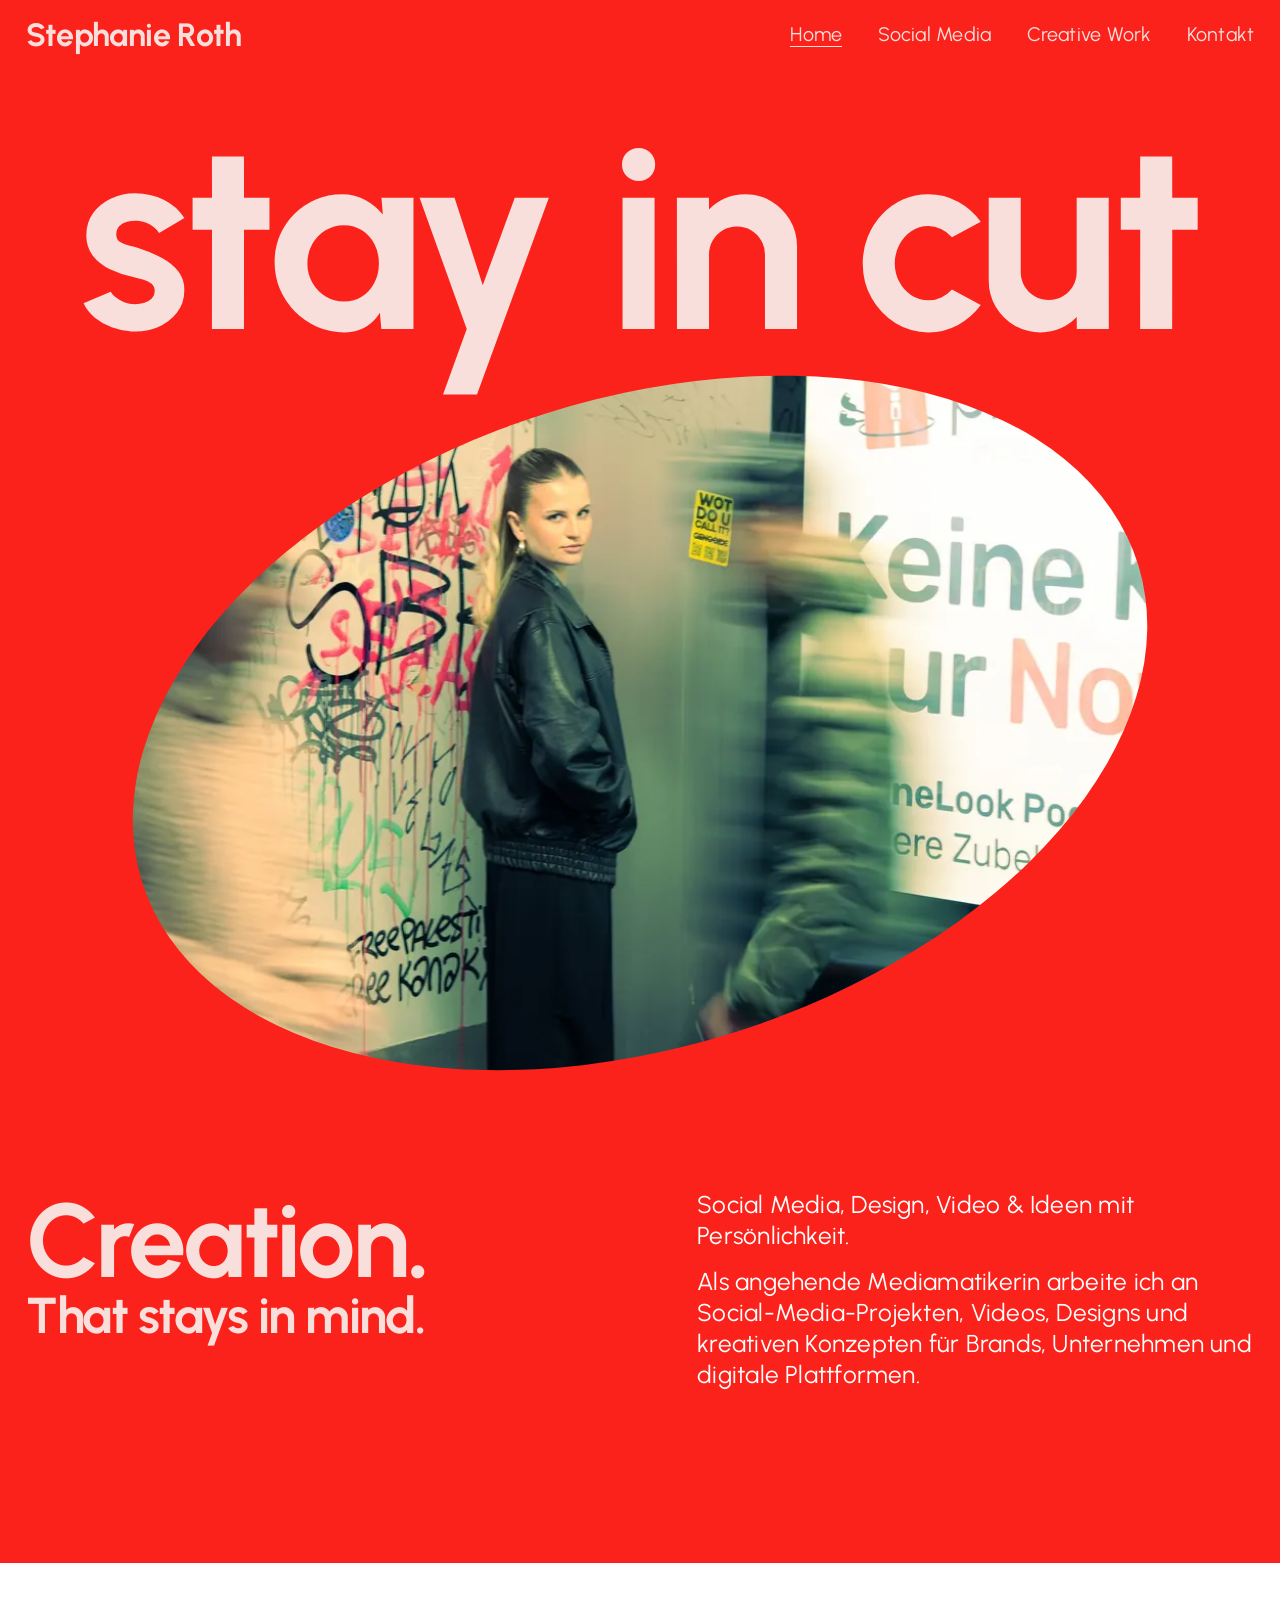
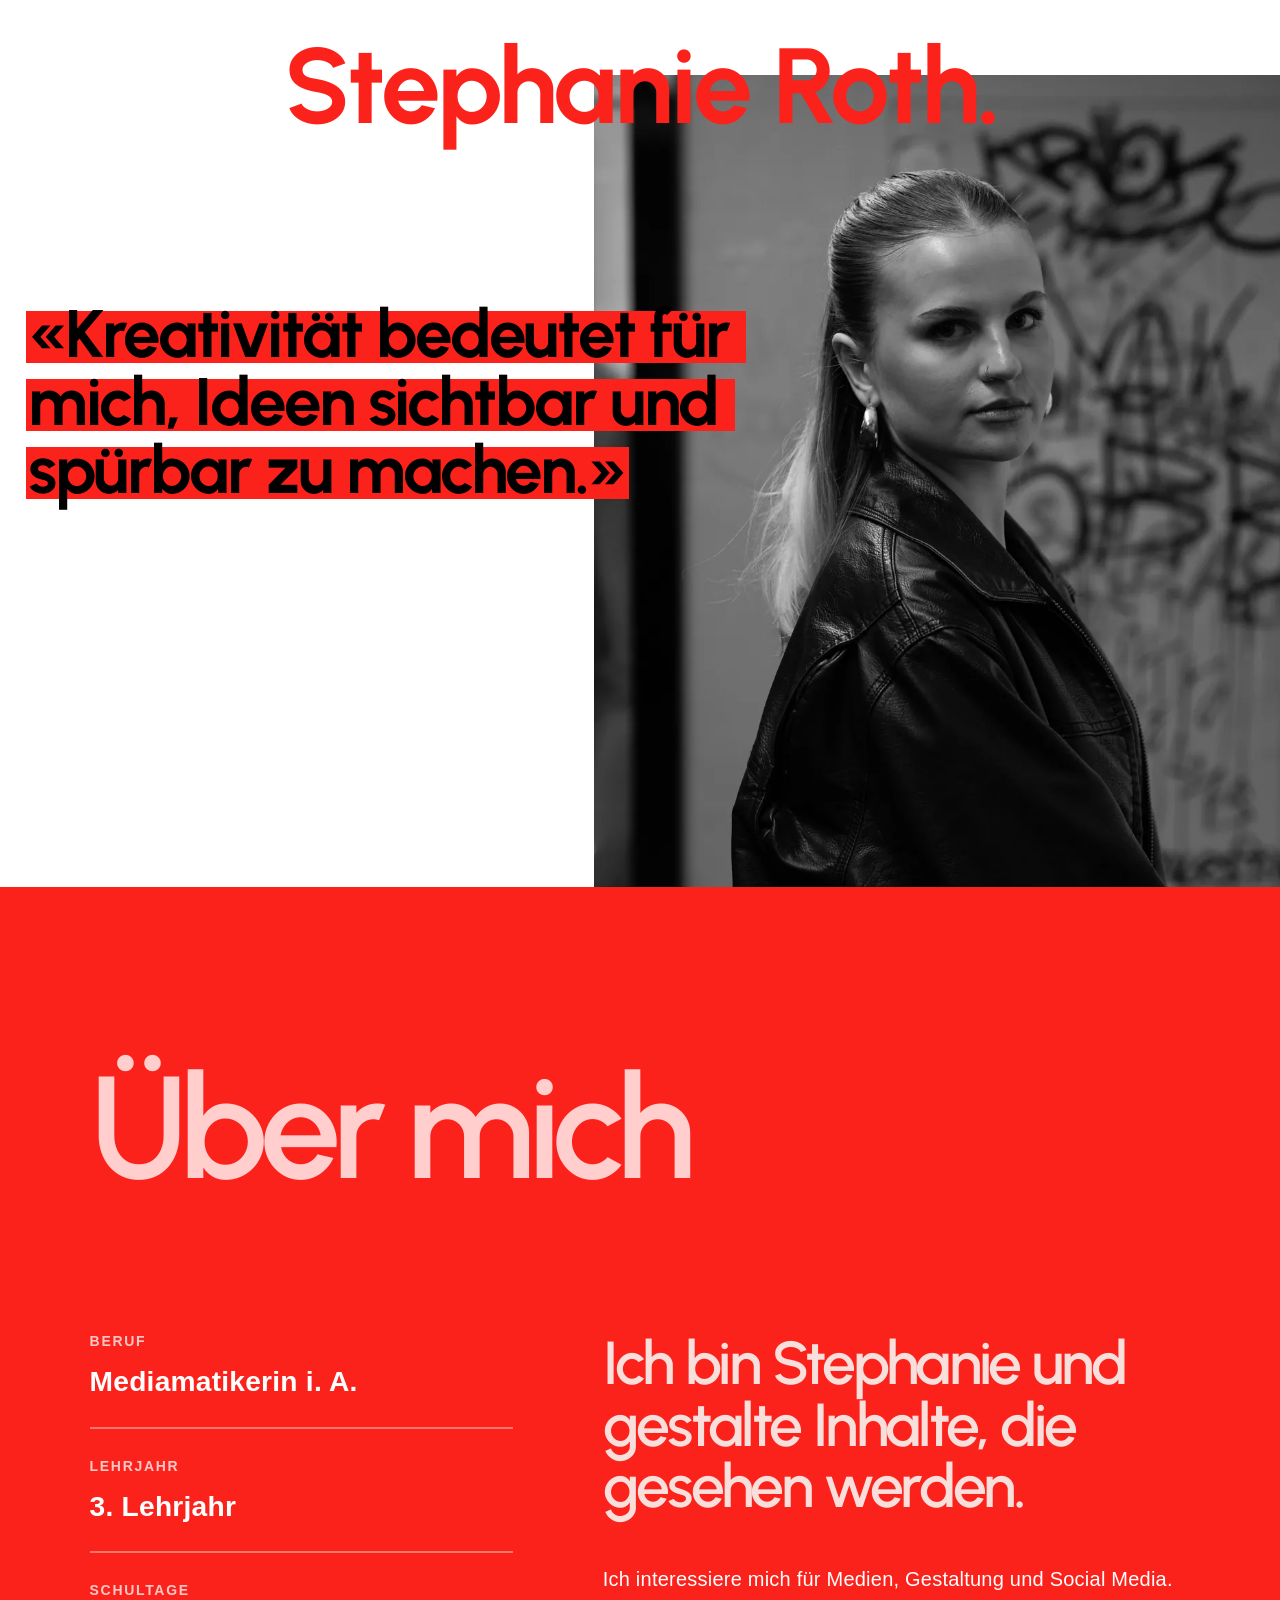
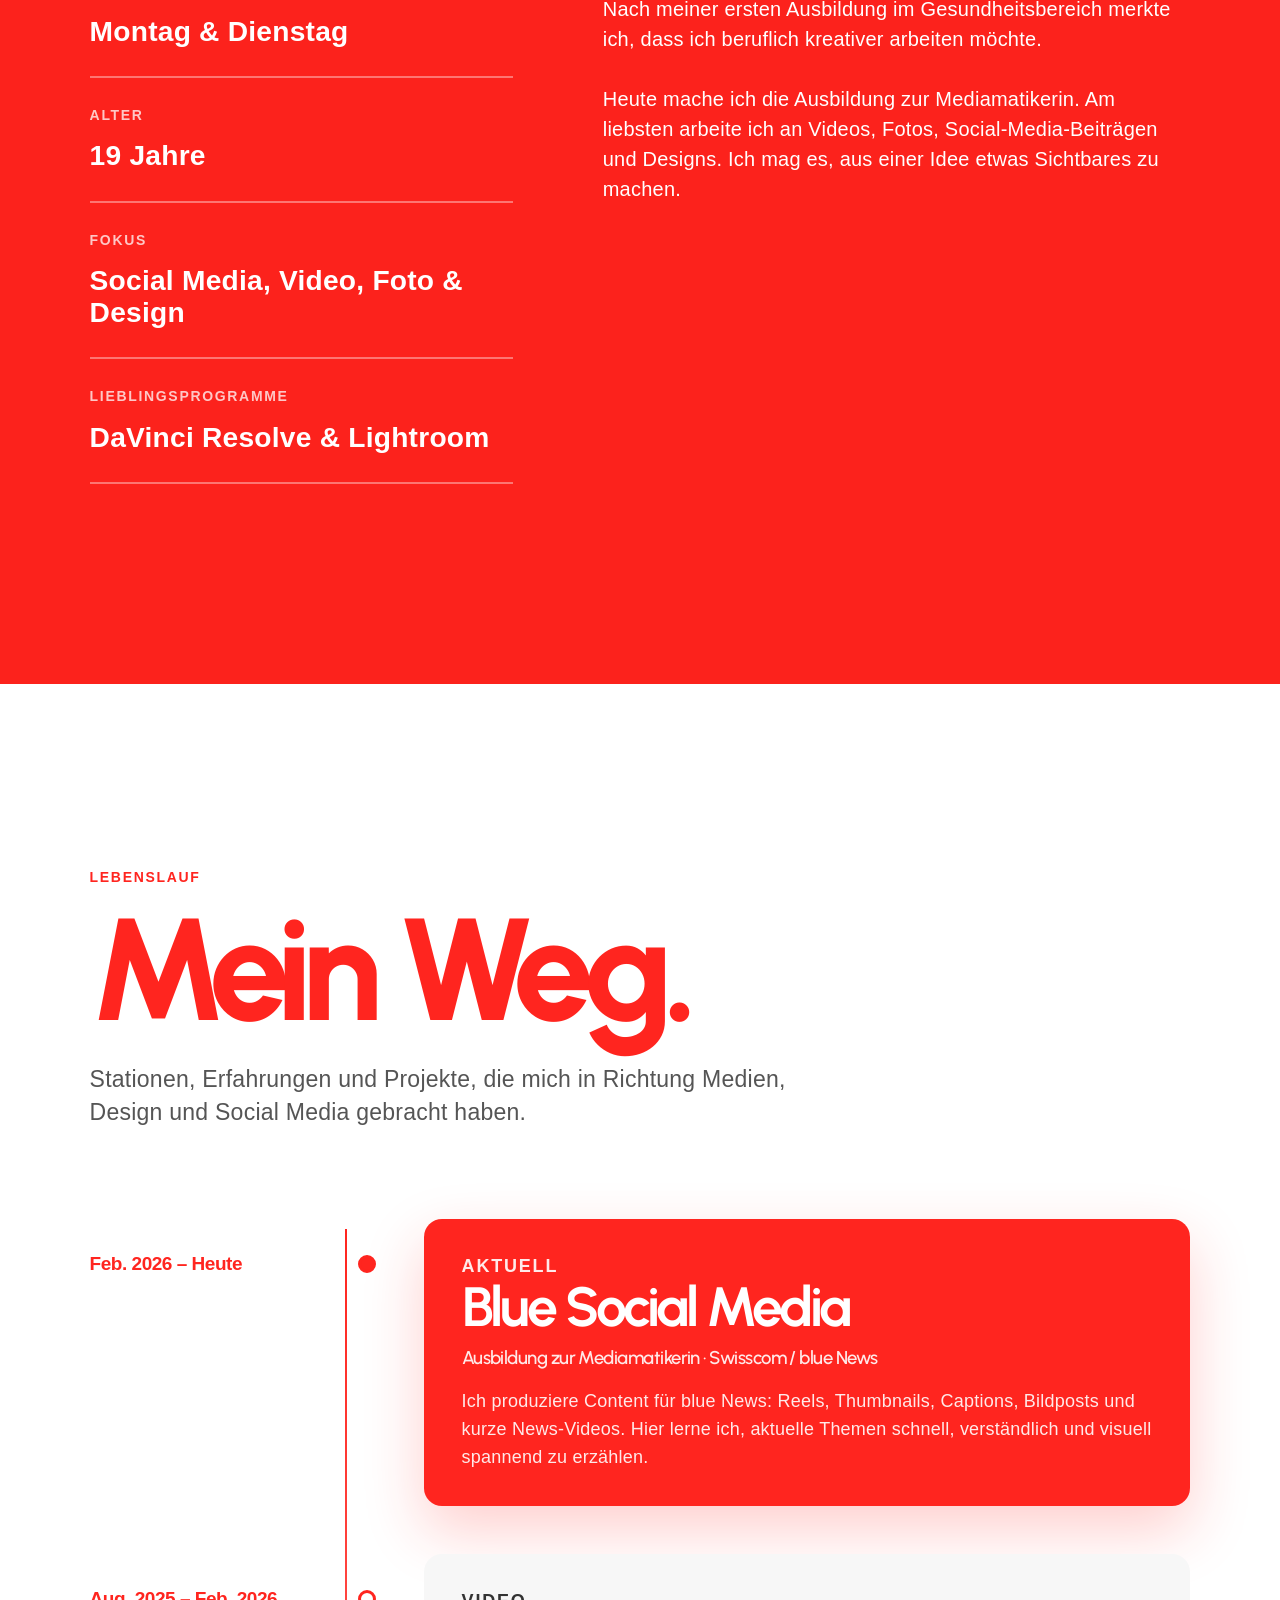
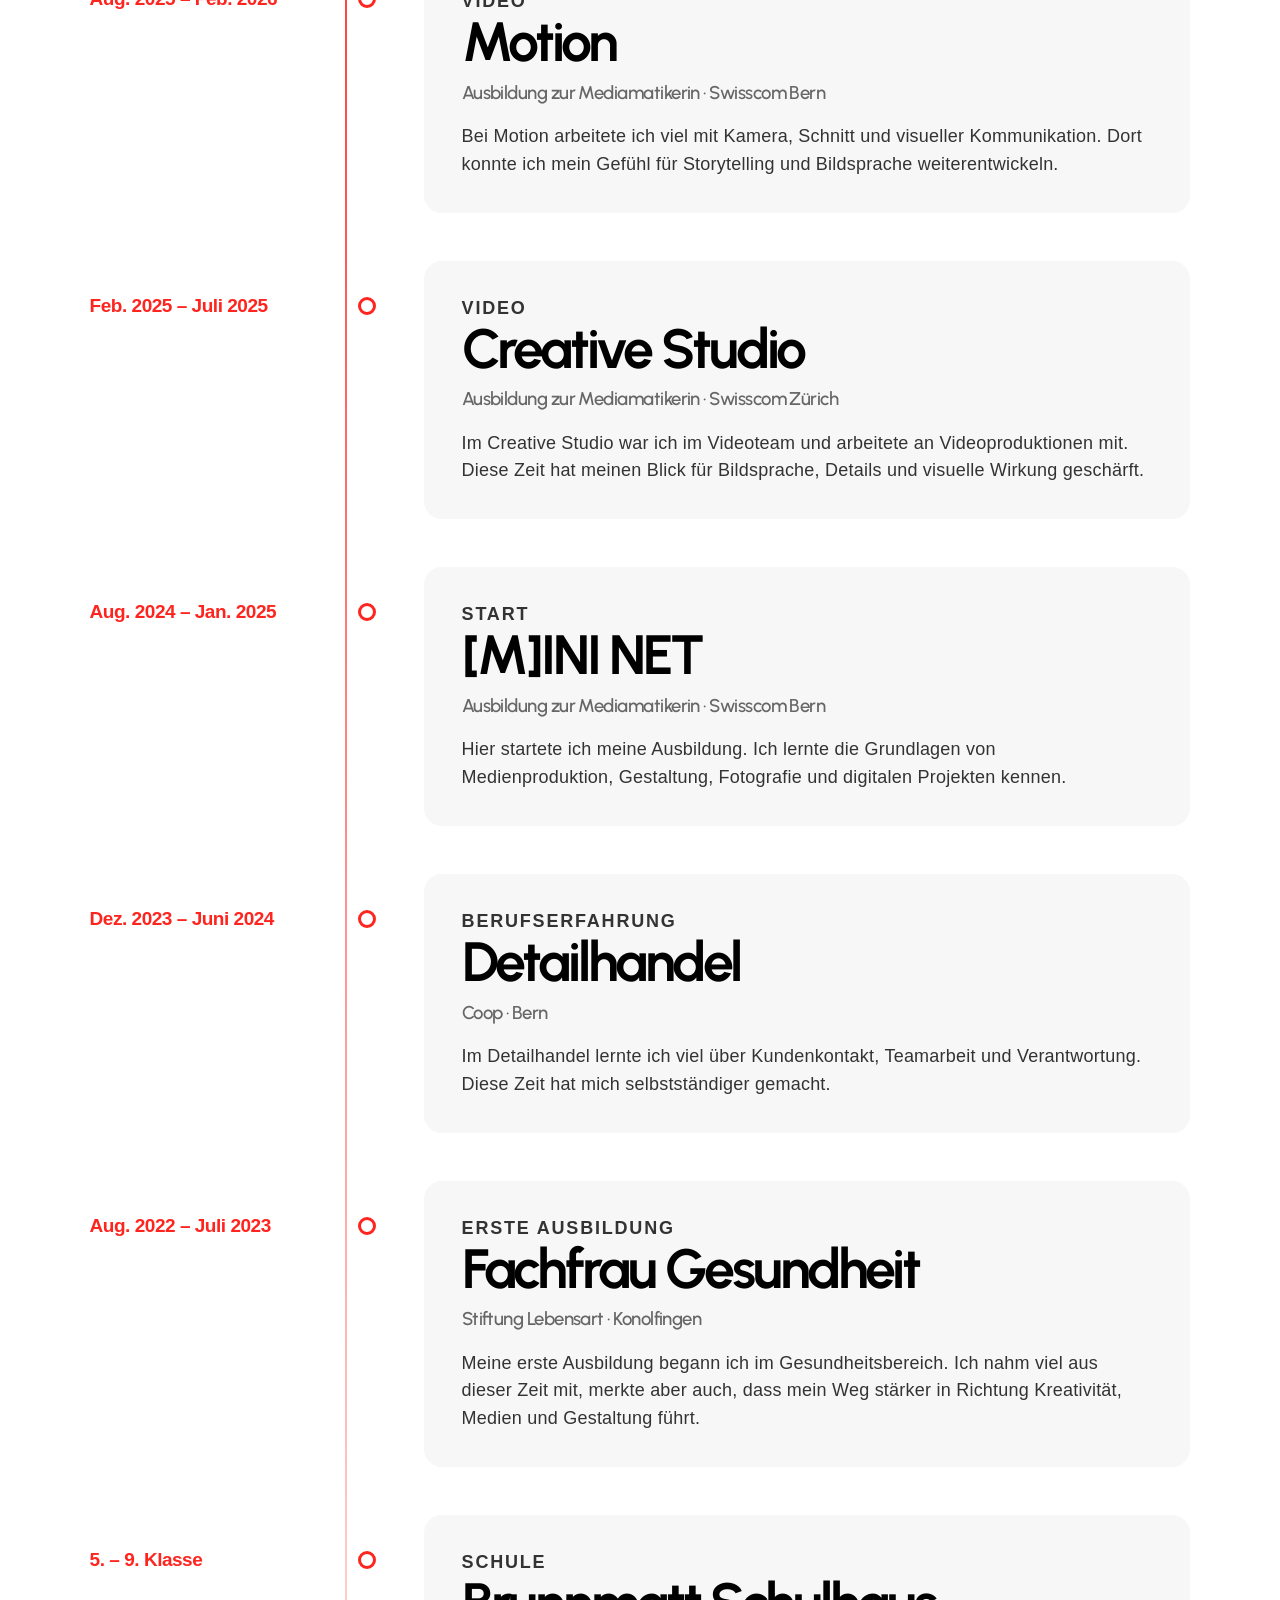
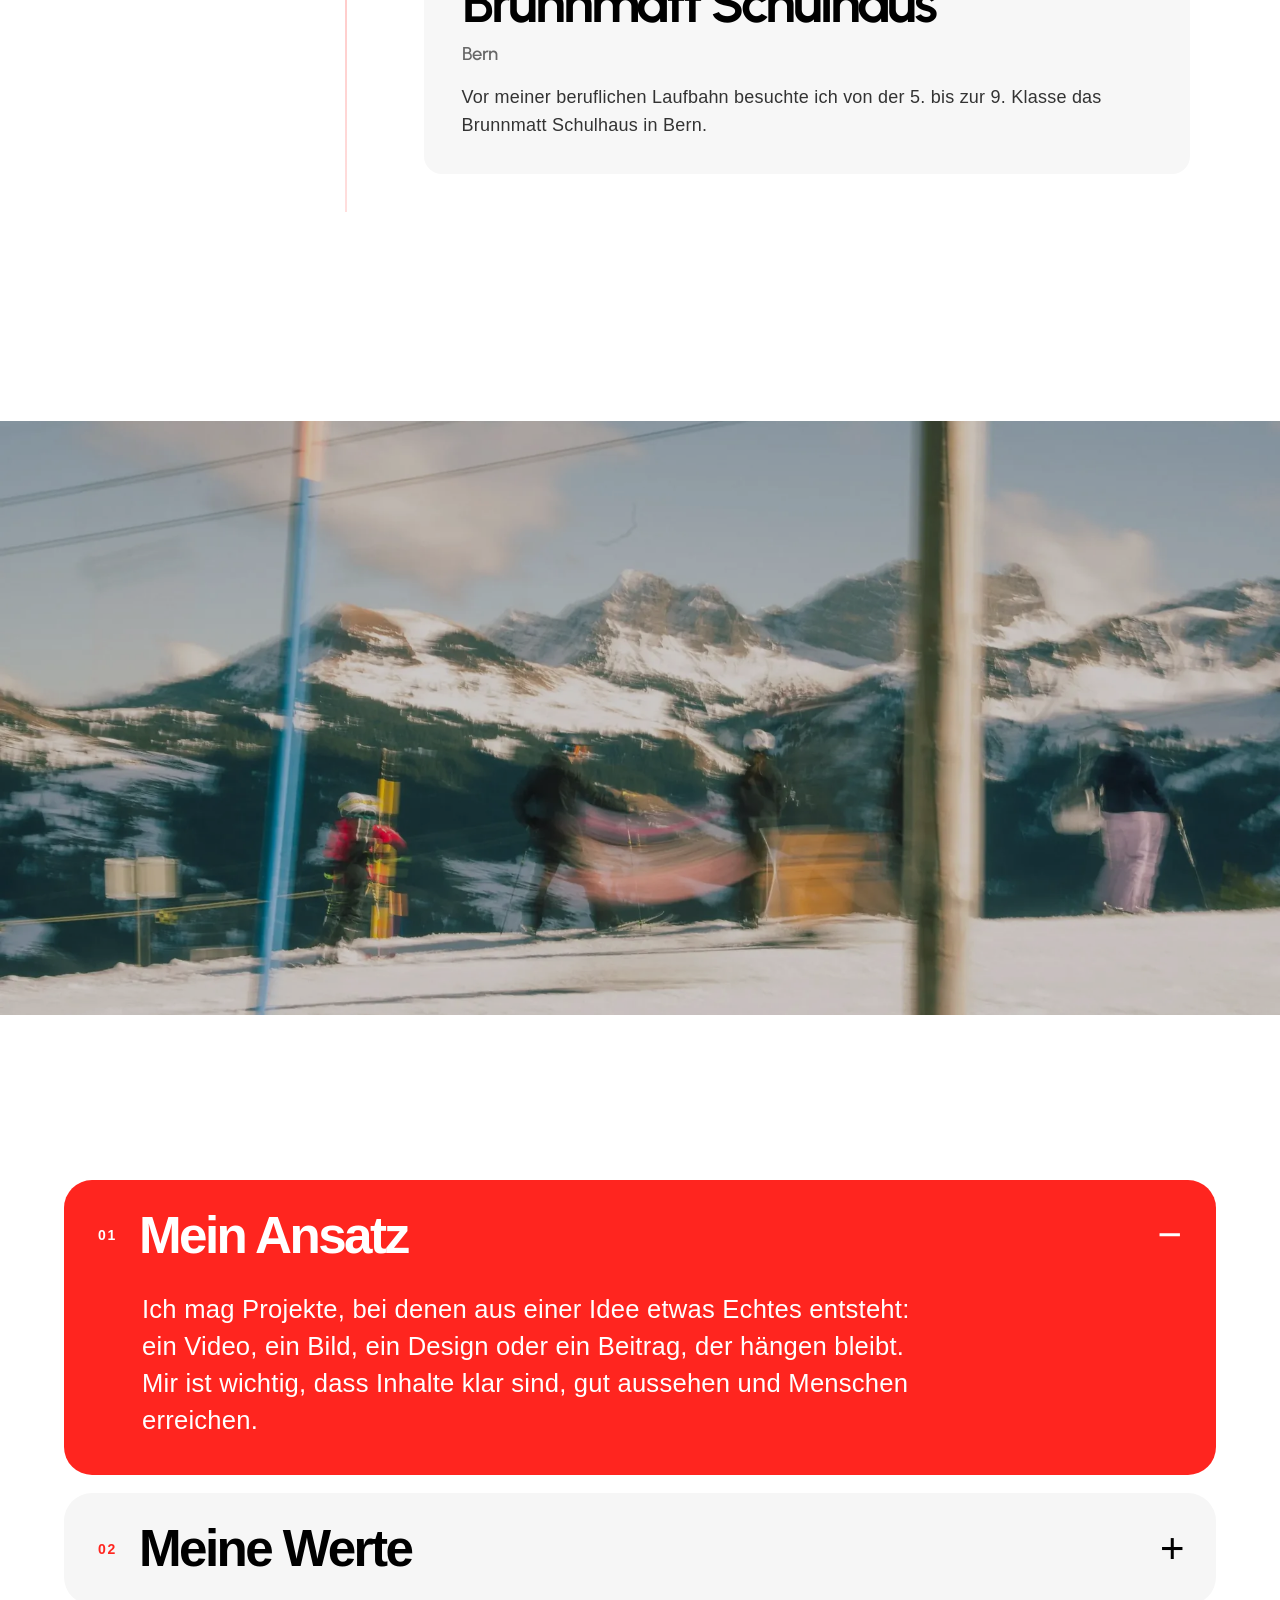
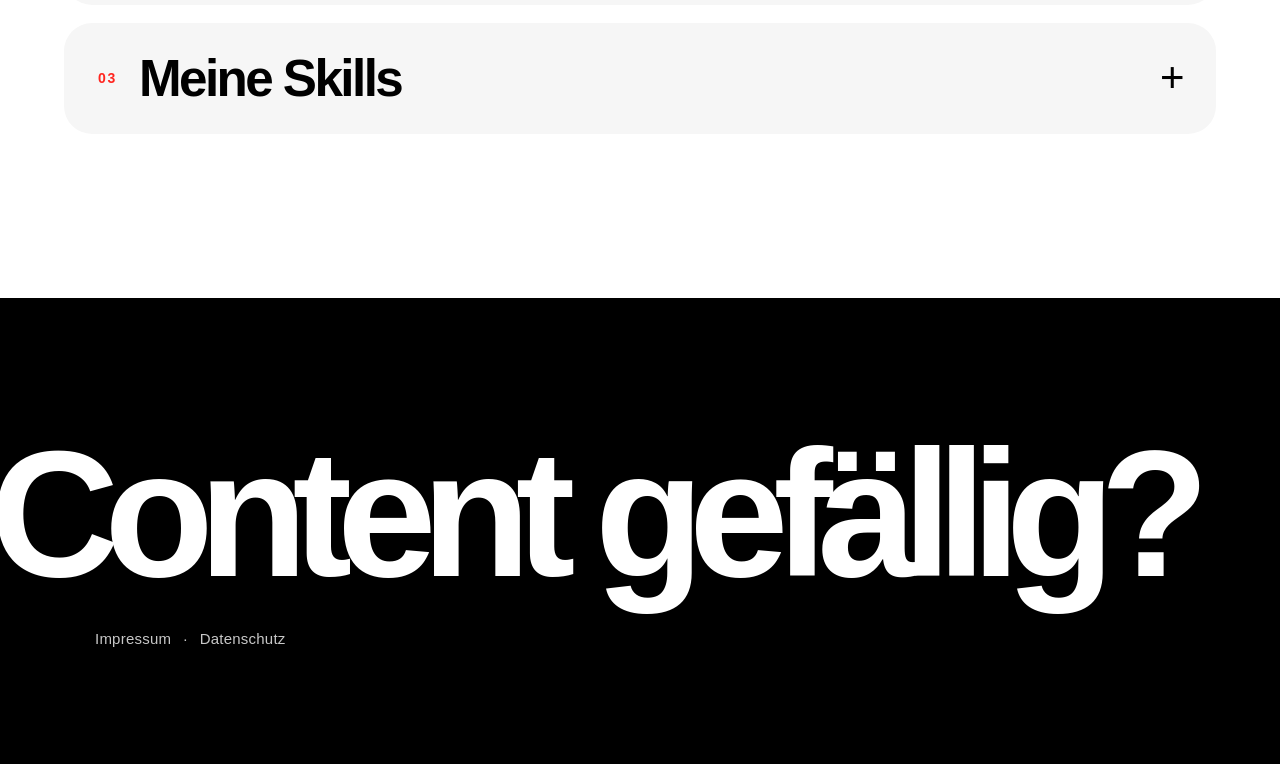
==== commit 65244ef8: "Lebenslauf: Creative Studio im Videoteam Co-Authored-By: Claude Opus 5.5 <noreply@anthropic.com> Cla" ====
--- a/index.html
+++ b/index.html
@@ -1557,12 +1557,12 @@
 <div class="sr-date">Feb. 2025 – Juli 2025</div>
 <div class="sr-dot"></div>
 <div class="sr-content">
-<p class="sr-category">Design</p>
+<p class="sr-category">Video</p>
 <h2>Creative Studio</h2>
 <h3>Ausbildung zur Mediamatikerin · Swisscom Zürich</h3>
 <p>
-          Im Creative Studio arbeitete ich an Design, Fotografie und Bildbearbeitung.
-          Diese Zeit hat meinen Blick für Layout, Details und visuelle Wirkung geschärft.
+          Im Creative Studio war ich im Videoteam und arbeitete an Videoproduktionen mit.
+          Diese Zeit hat meinen Blick für Bildsprache, Details und visuelle Wirkung geschärft.
         </p>
 </div>
 </div>
--- a/assets/css/site.css
+++ b/assets/css/site.css
@@ -0,0 +1,449 @@
+/* ==========================================================================
+   Stephanie Roth – Portfolio
+   Nachbau der Squarespace-Website (Layout-Engine "Fluid Engine") für GitHub Pages.
+   Farben, Abstände und Schriftgrössen entsprechen den Werten der Squarespace-Seite.
+   ========================================================================== */
+
+/* --- Schrift -------------------------------------------------------------
+   Squarespace nutzte "Gopher" (Adobe Fonts, an das Squarespace-Abo gebunden).
+   Als lokal gehostete, kostenlose Alternative dient "Urbanist" (SIL Open Font License).
+   Falls du Gopher über Adobe Fonts selbst einbinden willst: siehe README.md. */
+@font-face {
+  font-family: "SR Heading";
+  src: url("../fonts/Urbanist-var.woff") format("woff");
+  font-weight: 100 900;
+  font-style: normal;
+  font-display: swap;
+  size-adjust: 103%;
+}
+@font-face {
+  font-family: "SR Heading";
+  src: url("../fonts/Urbanist-Italic-var.woff") format("woff");
+  font-weight: 100 900;
+  font-style: italic;
+  font-display: swap;
+  size-adjust: 103%;
+}
+
+:root {
+  --accent: #fc221c;
+  --light-accent: #f8dfdb;
+  --dark-accent: #40140f;
+  --black: #000;
+  --white: #fff;
+
+  --font-heading: "SR Heading", "Helvetica Neue", Arial, sans-serif;
+  --font-body: "SR Heading", "Helvetica Neue", Arial, sans-serif;
+
+  --sqs-site-gutter: 2vw;
+  --sqs-mobile-site-gutter: 6vw;
+  --sqs-site-max-width: 1500px;
+
+  /* Squarespace skaliert Schrift mit 1.2vw (Desktop) bzw. 1.2vmax (Mobile) */
+  --u: 1.2vw;
+  --header-h: 69px;
+
+  --h1-size: calc(5.5 * var(--u) + 1rem);
+  --h2-size: calc(3.2 * var(--u) + 1rem);
+  --h3-size: calc(1.9 * var(--u) + 1rem);
+  --h4-size: calc(0.6 * var(--u) + 1rem);
+  --p-size: calc(0.2 * var(--u) + 1rem);
+  --p-large-size: calc(0.5 * var(--u) + 1rem);
+  --p-small-size: 1rem;
+}
+@media (max-width: 767px) {
+  :root { --u: 1.2vmax; --header-h: 82px; }
+}
+
+/* --- Basis ---------------------------------------------------------------- */
+*, *::before, *::after { box-sizing: border-box; }
+html { -webkit-text-size-adjust: 100%; scroll-behavior: smooth; }
+body {
+  margin: 0;
+  background: #fff;
+  color: #000;
+  font-family: var(--font-body);
+  font-size: var(--p-size);
+  line-height: 1.3;
+  letter-spacing: 0.012em; /* Gopher läuft breiter als Urbanist – leicht ausgeglichen */
+  -webkit-font-smoothing: antialiased;
+  -moz-osx-font-smoothing: grayscale;
+  overflow-x: hidden;
+}
+img, video, svg { max-width: 100%; }
+a { color: inherit; }
+button { font: inherit; }
+.skip-link {
+  position: absolute; left: -9999px; top: 0; z-index: 100;
+  background: #000; color: #fff; padding: 10px 16px;
+}
+.skip-link:focus { left: 10px; top: 10px; }
+:focus-visible { outline: 2px solid var(--accent); outline-offset: 3px; }
+
+/* Überschriften: gleiche Logik wie das Squarespace-Theme (niedrige Spezifität,
+   damit eigener Code in Code-Blöcken immer gewinnt). */
+:where(h1, h2, h3, h4) {
+  font-family: var(--font-heading);
+  font-weight: 700;
+  letter-spacing: -0.03em;
+  color: var(--h-color, inherit);
+  margin: 0;
+}
+:where(h1) { font-size: var(--h1-size); line-height: 0.936; }
+:where(h2) { font-size: var(--h2-size); line-height: 1.0464; }
+:where(h3) { font-size: var(--h3-size); line-height: 1.1088; }
+:where(h4) { font-size: var(--h4-size); line-height: 1.1712; }
+:where(p) { margin: 0; }
+
+/* --- Section-Themes (Squarespace: white / bright / black) ----------------- */
+.page-section { --h-color: #000; --p-color: #000; --link-color: var(--accent); --sec-bg: #fff; color: var(--p-color); }
+.page-section.white { --h-color: #000; --p-color: #000; --link-color: var(--accent); --sec-bg: #fff; }
+.page-section.bright { --h-color: var(--light-accent); --p-color: #fff; --link-color: #fff; --sec-bg: var(--accent); }
+.page-section.black { --h-color: #fff; --p-color: #fff; --link-color: #fff; --sec-bg: #000; }
+
+/* --- Section-Layout ------------------------------------------------------- */
+.page-section {
+  position: relative;
+  display: flex;
+  flex-direction: column;
+  justify-content: center;
+  min-height: var(--sec-min-h, 0);
+}
+.page-section.vertical-alignment--top { justify-content: flex-start; }
+.page-section.vertical-alignment--bottom { justify-content: flex-end; }
+
+.section-border { position: absolute; inset: 0; overflow: hidden; z-index: 0; pointer-events: none; }
+.section-background { position: absolute; inset: 0; background: var(--sec-bg); overflow: hidden; }
+.section-background img { position: absolute; inset: 0; width: 100%; height: 100%; object-fit: cover; }
+.section-background-overlay { position: absolute; inset: 0; background: #000; opacity: var(--overlay, 0.15); }
+
+.content-wrapper {
+  position: relative;
+  z-index: 1;
+  width: 100%;
+  padding-top: var(--sec-pad-top, 0);
+  padding-bottom: var(--sec-pad-bottom, 0);
+}
+/* Die erste Section liegt unter dem (transparenten) Header */
+main > .page-section:first-child .content-wrapper {
+  padding-top: calc(var(--header-h) + var(--sec-pad-top, 0px));
+}
+
+.section-height--small  { --sec-min-h: 33vh; --sec-pad: 3.3vmax; }
+.section-height--medium { --sec-min-h: 66vh; --sec-pad: 6.6vmax; }
+.section-height--large  { --sec-min-h: 100vh; --sec-pad: 9.9vmax; }
+.page-section[class*="section-height--"] { --sec-pad-top: var(--sec-pad); --sec-pad-bottom: var(--sec-pad); }
+.page-section.section-height--custom { --sec-min-h: calc(var(--custom-h, 0) * 1vh); --sec-pad-top: calc(var(--custom-h, 0) / 5 * 1vmax); --sec-pad-bottom: calc(var(--custom-h, 0) / 5 * 1vmax); }
+.page-section.section-height--custom.vertical-alignment--bottom { --sec-pad-bottom: 2vw; }
+.page-section.is-footer { --sec-pad-bottom: 2vw; }
+
+/* --- Fluid Engine (Squarespace Raster) ------------------------------------- */
+.fluid-engine { width: 100%; }
+.fe-block { position: relative; min-width: 0; }
+.fe-block > .sqs-block { height: 100%; display: flex; flex-direction: column; }
+.fe-block .sqs-block-content { width: 100%; }
+.fe-block .sqs-block-code .sqs-block-content,
+.fe-block .sqs-block-embed .sqs-block-content,
+.fe-block .sqs-block-video .sqs-block-content { height: 100%; }
+.sqs-block-alignment-wrapper { display: flex; height: 100%; }
+
+/* Text-Blöcke */
+.sqs-html-content { color: var(--p-color); }
+.sqs-html-content p { font-size: var(--p-size); line-height: 1.3; white-space: pre-wrap; margin: 1rem 0; }
+.sqs-html-content p.sqsrte-large { font-size: var(--p-large-size); }
+.sqs-html-content p.sqsrte-small { font-size: var(--p-small-size); }
+.sqs-html-content h1, .sqs-html-content h2, .sqs-html-content h3, .sqs-html-content h4 { white-space: pre-wrap; margin: 2rem 0; }
+.sqs-html-content > :first-child { margin-top: 0; }
+.sqs-html-content > :last-child { margin-bottom: 0; }
+.sqs-html-content a { color: var(--link-color); text-decoration: underline; text-decoration-thickness: 1px; text-underline-offset: 0.15em; }
+.sqsrte-text-color--accent { color: var(--accent); }
+.sqsrte-text-color--white { color: #fff; }
+.sqsrte-text-color--black { color: #000; }
+.sqsrte-text-color--lightAccent { color: var(--light-accent); }
+.sqsrte-text-color--darkAccent { color: var(--dark-accent); }
+
+/* Skalierter Text (Squarespace "scaled text"): füllt die Blockbreite.
+   CSS-Fallback über Container-Einheiten, exakte Anpassung per JS. */
+.fe-block:has(.sqsrte-scaled-text-container) { container-type: inline-size; }
+.sqsrte-scaled-text-container { margin: 0 !important; line-height: 0; }
+.sqsrte-scaled-text { display: inline-block; white-space: nowrap; }
+.sqsrte-scaled-text > * { white-space: nowrap !important; margin: 0 !important; line-height: 1 !important; font-size: inherit !important; }
+
+/* Marker-Hervorhebung (Squarespace "highlight / marker") */
+.sr-marker {
+  background-image: linear-gradient(var(--accent), var(--accent));
+  background-repeat: no-repeat;
+  background-size: 100% 0.8em;
+  background-position: 0 62%;
+  -webkit-box-decoration-break: clone;
+  box-decoration-break: clone;
+  padding: 0 0.04em;
+}
+
+/* Bild-Blöcke (aus Squarespace imageFluid übernommen) */
+.sqs-block-image :is(.image-block-outer-wrapper, .sqs-block-content, .sqs-image) { height: 100%; width: 100%; }
+.sqs-block-image .sqs-image-content { height: 100%; width: 100%; position: relative; }
+.sqs-block-image .design-layout-fluid .sqs-image { display: flex; }
+.sqs-block-image .design-layout-fluid.image-position-left .sqs-image { justify-content: flex-start; }
+.sqs-block-image .design-layout-fluid.image-position-center .sqs-image { justify-content: center; }
+.sqs-block-image .design-layout-fluid.image-position-right .sqs-image { justify-content: flex-end; }
+.sqs-block-image .content-fill, .sqs-block-image .content-fit { position: absolute; inset: 0; width: 100%; height: 100%; display: block; }
+.sqs-block-image .design-layout-fluid img { position: absolute; top: 0; left: 0; width: 100%; height: 100%; display: block; }
+.sqs-block-image img { object-position: var(--image-component-focal-point, 50% 50%); object-fit: var(--image-component-object-fit, cover); }
+/* "Einpassen"-Bilder: Container umschliesst das Bild exakt (abgerundete Ecken sitzen am Bild) */
+.sqs-block-image .sqs-image:has(.content-fit) { container-type: size; align-items: var(--fit-align, center); }
+.sqs-block-image .sqs-image:has(.content-fit) .sqs-image-content {
+  width: min(100cqw, 100cqh * var(--image-component-native-aspect-ratio));
+  height: min(100cqh, 100cqw / (var(--image-component-native-aspect-ratio)));
+  flex: none;
+}
+.sqs-block-image .fluidImageOverlay { position: absolute; inset: 0; background: #000; opacity: var(--image-component-overlay-opacity, 0); pointer-events: none; }
+.js-content-mode-element-wrapper { position: relative; width: 100%; height: 100%; }
+.js-content-mode-element-wrapper.only-mobile { display: none; }
+@media (max-width: 767px) {
+  .js-content-mode-element-wrapper.only-desktop { display: none; }
+  .js-content-mode-element-wrapper.only-mobile { display: block; }
+}
+
+/* Embeds (TikTok / Instagram) */
+.sr-embed { display: flex; justify-content: center; height: 100%; }
+.sr-embed iframe { display: block; border: 0; max-width: 100%; background: #fff; }
+
+/* Native Videos */
+.sr-video { position: relative; width: 100%; height: 100%; background: #000; overflow: hidden; }
+.sr-video video { width: 100%; height: 100%; display: block; object-fit: cover; background: #000; }
+.sr-video .sr-video-missing {
+  position: absolute; inset: 0; display: none; align-items: center; justify-content: center;
+  text-align: center; padding: 20px; color: #fff; background: rgba(0,0,0,.55);
+  font-size: 16px; line-height: 1.4;
+}
+.sr-video.is-missing .sr-video-missing { display: flex; }
+
+/* --- Header --------------------------------------------------------------- */
+.site-header {
+  position: absolute;
+  top: 0; left: 0; right: 0;
+  z-index: 50;
+  color: var(--header-color, #000);
+}
+.site-header.header--bright { --header-color: var(--light-accent); }
+.site-header.header--white  { --header-color: #000; }
+.site-header.header--black  { --header-color: #fff; }
+.header-inner {
+  display: flex;
+  align-items: center;
+  justify-content: space-between;
+  padding: 1vw var(--sqs-site-gutter);
+  min-height: 69px;
+}
+.header-title {
+  font-family: var(--font-heading);
+  font-weight: 700;
+  font-size: calc(1 * var(--u) + 1rem);
+  letter-spacing: -0.02em;
+  line-height: 1.2;
+  text-decoration: none;
+  color: var(--header-color);
+  white-space: nowrap;
+}
+.header-nav { display: flex; align-items: center; gap: 0 1.85em; font-size: calc(0.2 * var(--u) + 1rem); }
+.header-nav a {
+  color: var(--header-color);
+  text-decoration: none;
+  padding: 0.1em 0;
+  line-height: 1.3;
+  background-image: linear-gradient(currentColor, currentColor);
+  background-repeat: no-repeat;
+  background-size: 0 1px;
+  background-position: 0 calc(100% - 0.1em);
+}
+.header-nav a:hover, .header-nav a[aria-current="page"] { background-size: 100% 1px; }
+.header-burger { display: none; }
+
+.mobile-menu {
+  position: fixed; inset: 0; z-index: 45;
+  background: var(--light-accent);
+  display: flex; align-items: center; justify-content: center;
+  opacity: 0; visibility: hidden;
+  transition: visibility .6s cubic-bezier(.4,0,.2,1), opacity .4s cubic-bezier(.4,0,.2,1);
+}
+.mobile-menu nav { display: flex; flex-direction: column; align-items: center; gap: 24px; }
+.mobile-menu a {
+  color: #000; text-decoration: none;
+  font-size: calc(1.63 * var(--u) + 1rem); line-height: 1; letter-spacing: -0.007em;
+}
+.mobile-menu a[aria-current="page"] { text-decoration: underline; text-decoration-thickness: 1px; text-underline-offset: .15em; }
+body.menu-open { overflow: hidden; }
+body.menu-open .mobile-menu { opacity: 1; visibility: visible; }
+body.menu-open .site-header { --header-color: #000; position: fixed; }
+
+@media (max-width: 767px) {
+  .header-inner { padding: 6.6vw 8.5vw 6.6vw 8.5vw; min-height: 82px; }
+  .header-nav { display: none; }
+  .header-title { font-size: calc(1 * var(--u) + 1rem); }
+  .header-burger {
+    display: block; order: -1;
+    width: 28px; height: 28px; padding: 0; border: 0; background: none; cursor: pointer;
+    position: relative; color: var(--header-color);
+  }
+  .header-burger span {
+    position: absolute; left: 0; top: 50%; width: 28px; height: 1px; background: currentColor;
+    transition: transform .3s cubic-bezier(.4,0,.2,1);
+  }
+  .header-burger span:last-child { transform: rotate(90deg); }
+  body.menu-open .header-burger span:first-child { transform: rotate(45deg); }
+  body.menu-open .header-burger span:last-child { transform: rotate(-45deg); }
+}
+
+/* --- Galerie-Reel (Squarespace Gallery "Reel") ---------------------------- */
+.sr-reel { position: relative; height: 75vh; }
+.sr-reel-track {
+  display: flex; gap: 0; height: 100%;
+  overflow-x: auto; overflow-y: hidden;
+  scroll-snap-type: x mandatory; scroll-behavior: smooth;
+  scrollbar-width: none;
+}
+.sr-reel-track::-webkit-scrollbar { display: none; }
+.sr-reel-item { flex: 0 0 auto; height: 100%; margin: 0; scroll-snap-align: center; }
+.sr-reel-item img { height: 100%; width: auto; display: block; }
+.sr-reel-btn {
+  position: absolute; top: 50%; transform: translateY(-50%);
+  width: 48px; height: 48px; border: 0; border-radius: 50%;
+  background: rgba(255,255,255,.9); color: #000; cursor: pointer;
+  display: grid; place-items: center; z-index: 2;
+  box-shadow: 0 6px 20px rgba(0,0,0,.12);
+  transition: background .2s ease, transform .2s ease;
+}
+.sr-reel-btn:hover { background: #fff; transform: translateY(-50%) scale(1.06); }
+.sr-reel-btn svg { width: 22px; height: 22px; }
+.sr-reel-prev { left: var(--sqs-site-gutter); }
+.sr-reel-next { right: var(--sqs-site-gutter); }
+@media (max-width: 767px) {
+  .sr-reel { height: 75vh; }
+  .sr-reel-btn { width: 40px; height: 40px; }
+}
+
+/* --- Galerie "Masonry" (Swisscom Projekte) ------------------------------ */
+.sr-masonry { columns: 2; column-gap: 20px; padding: 0 var(--sqs-site-gutter); max-width: calc(var(--sqs-site-max-width) + 2 * var(--sqs-site-gutter)); margin: 0 auto; }
+.sr-masonry-item { margin: 0 0 20px; break-inside: avoid; }
+.sr-masonry-item img { width: 100%; height: auto; display: block; }
+@media (max-width: 767px) { .sr-masonry { columns: 1; padding: 0 var(--sqs-mobile-site-gutter); } }
+
+/* --- Video-Liste (Squarespace "Videos") ------------------------------------ */
+.sr-lessons { padding: 3.3vmax var(--sqs-site-gutter) 6.6vmax; max-width: calc(var(--sqs-site-max-width) + 2 * var(--sqs-site-gutter)); margin: 0 auto; }
+.sr-lessons-nav { margin: 0 0 2rem; font-size: 1rem; font-weight: 500; }
+.sr-lessons-nav a { text-decoration: none; }
+.sr-lessons-grid { list-style: none; margin: 0; padding: 0; display: grid; grid-template-columns: repeat(3, minmax(0, 1fr)); column-gap: 30px; row-gap: 60px; }
+.sr-lesson-thumb { display: block; margin-bottom: 25px; aspect-ratio: 16 / 9; overflow: hidden; background: #000; }
+.sr-lesson-thumb img { width: 100%; height: 100%; object-fit: cover; display: block; transition: transform .5s ease; }
+.sr-lesson-thumb:hover img { transform: scale(1.03); }
+.sr-lesson-date { font-size: 0.8rem; font-weight: 500; margin-bottom: 10px; }
+.sr-lesson-title { font-size: var(--h4-size); line-height: 1.17; margin: 0 0 10px; }
+.sr-lesson-title a { text-decoration: none; }
+.sr-lesson-desc { font-size: var(--p-small-size); line-height: 1.3; display: -webkit-box; -webkit-line-clamp: 3; -webkit-box-orient: vertical; overflow: hidden; }
+@media (max-width: 767px) {
+  .sr-lessons { padding-left: var(--sqs-mobile-site-gutter); padding-right: var(--sqs-mobile-site-gutter); }
+  .sr-lessons-grid { grid-template-columns: 1fr; }
+}
+
+/* --- Video-Detailseite ---------------------------------------------------- */
+.sr-lesson-item { padding-top: var(--header-h); }
+.sr-lesson-player { background: #000; }
+.sr-lesson-player .sr-video { aspect-ratio: var(--ratio, 16/9); max-height: 90vh; height: auto; }
+.sr-lesson-player .sr-video video { object-fit: contain; }
+.sr-lesson-text { max-width: 922px; margin: 0 auto; padding: 78px var(--sqs-site-gutter) 0; }
+.sr-lesson-text .sr-lesson-date { font-size: 0.784rem; }
+.sr-lesson-text h1 { font-size: var(--h2-size); line-height: 1.2; margin: 9px 0 20px; }
+.sr-lesson-text p { font-size: var(--p-size); line-height: 1.3; margin: 0 0 1rem; white-space: pre-wrap; }
+.sr-lesson-next { max-width: 922px; margin: 0 auto; padding: 40px var(--sqs-site-gutter) 0; text-align: right; }
+.sr-lesson-next a { text-decoration: none; font-weight: 500; }
+.sr-related { padding: 100px var(--sqs-site-gutter) 6.6vmax; max-width: calc(var(--sqs-site-max-width) + 2 * var(--sqs-site-gutter)); margin: 0 auto; }
+.sr-related h2 { font-size: var(--h2-size); line-height: 1.05; margin: 0 0 46px; }
+.sr-related-item { display: inline-block; margin-left: 14px; }
+.sr-related-item img { width: 248px; height: 180px; object-fit: cover; display: block; }
+.sr-related-item a { text-decoration: none; }
+.sr-related-item span { display: block; font-size: 24px; margin-top: 2px; }
+@media (max-width: 767px) {
+  .sr-lesson-text, .sr-lesson-next, .sr-related { padding-left: var(--sqs-mobile-site-gutter); padding-right: var(--sqs-mobile-site-gutter); }
+  .sr-lesson-text { padding-top: 40px; }
+  .sr-related-item { margin-left: 0; }
+}
+
+/* --- Generativer Hintergrund "Bokeh" (Projekte → Videographie) ------------ */
+.sr-bokeh { position: absolute; inset: 0; background: var(--accent); overflow: hidden; }
+.sr-bokeh span {
+  position: absolute; border-radius: 50%; filter: blur(60px); opacity: .85;
+  will-change: transform;
+}
+.sr-bokeh .b1 { width: 55vw; height: 55vw; left: -10vw; top: -30vw; background: var(--dark-accent); animation: srBokeh1 26s ease-in-out infinite alternate; }
+.sr-bokeh .b2 { width: 45vw; height: 45vw; right: -8vw; bottom: -28vw; background: var(--light-accent); opacity: .55; animation: srBokeh2 32s ease-in-out infinite alternate; }
+.sr-bokeh .b3 { width: 30vw; height: 30vw; left: 58vw; top: -18vw; background: #fff; opacity: .25; animation: srBokeh3 22s ease-in-out infinite alternate; }
+@keyframes srBokeh1 { to { transform: translate(18vw, 12vw) scale(1.15); } }
+@keyframes srBokeh2 { to { transform: translate(-22vw, -10vw) scale(.9); } }
+@keyframes srBokeh3 { to { transform: translate(-14vw, 16vw) scale(1.2); } }
+.sr-bokeh-toggle {
+  position: absolute; right: 12px; bottom: 12px; z-index: 3;
+  width: 26px; height: 26px; border-radius: 50%; border: 0; cursor: pointer;
+  background: rgba(0,0,0,.45); color: #fff; display: grid; place-items: center; font-size: 10px;
+}
+.sr-bokeh.is-paused span { animation-play-state: paused; }
+
+/* --- Kontaktformular (Squarespace-Formular nachgebaut) -------------------- */
+.sr-form { font-family: var(--font-body); color: #000; width: 100%; }
+.sr-form fieldset { border: 0; padding: 0; margin: 0 0 20px; }
+.sr-form legend, .sr-form .sr-label { display: block; font-size: var(--p-size); padding: 0 0 4px; }
+.sr-form .sr-req { font-size: 12px; margin-left: 6px; }
+.sr-form .sr-name { display: grid; grid-template-columns: 1fr 1fr; gap: 10px; }
+.sr-form .sr-caption { display: block; font-size: 12px; margin: 2px 0 6px; }
+.sr-form input, .sr-form textarea {
+  width: 100%; font: inherit; font-size: var(--p-size); color: #000;
+  background: #fafafa; border: 1px solid #000; border-radius: 0; padding: 10px; margin: 0;
+  -webkit-appearance: none; appearance: none;
+}
+.sr-form textarea { min-height: 100px; resize: vertical; display: block; }
+.sr-form input:focus, .sr-form textarea:focus { outline: 2px solid #000; outline-offset: 0; }
+.sr-form .sr-field { margin-bottom: 20px; }
+.sr-form button {
+  font-family: var(--font-heading); font-weight: 700; font-size: calc(0.4 * var(--u) + 0.8rem);
+  color: #fff; background: var(--accent); border: 2px solid #fff; border-radius: 6.4px;
+  padding: 1em 4em; cursor: pointer; transition: opacity .2s ease;
+}
+.sr-form button:hover { opacity: .85; }
+.sr-form .sr-form-note { font-size: 14px; margin-top: 14px; color: #555; min-height: 1em; }
+.sr-form .sr-hp { position: absolute; left: -9999px; }
+@media (max-width: 767px) {
+  .sr-form .sr-name { grid-template-columns: 1fr; }
+}
+
+/* --- Seiten-Einblendung (dezent) ----------------------------------------- */
+@media (prefers-reduced-motion: reduce) {
+  *, *::before, *::after { animation-duration: .001ms !important; animation-iteration-count: 1 !important; transition-duration: .001ms !important; scroll-behavior: auto !important; }
+}
+
+/* Hochformat-Reels in Querformat-Kacheln: ganzes Video zeigen */
+.sr-video--portrait video { object-fit: contain; position: absolute; inset: 0; }
+
+/* --- Ergänzte Projekte (nach der Migration hinzugefügt, im Stil der Seite) --- */
+.sr-extra { padding: 3.3vmax var(--sqs-site-gutter); max-width: calc(var(--sqs-site-max-width) + 2 * var(--sqs-site-gutter)); margin: 0 auto; box-sizing: border-box; width: 100%; }
+.sr-extra-grid { display: grid; grid-template-columns: repeat(2, minmax(0, 1fr)); gap: 4vw 3vw; align-items: end; }
+.sr-extra-grid.is-narrow { max-width: 1000px; margin: 0 auto; }
+.sr-extra figure { margin: 0; }
+.sr-extra img { display: block; width: 100%; height: auto; }
+.sr-extra .sr-extra-text { align-self: center; }
+.sr-extra h3 { font-size: calc(var(--h3-size) * 0.85); margin: 0 0 0.6em; }
+.sr-extra h3 span { color: var(--accent); }
+.sr-extra p { font-size: 1.1rem; line-height: 1.5; max-width: 34em; }
+.sr-extra figcaption h3 { margin: 0.8em 0 0; }
+.sr-extra-wide { grid-column: 1 / -1; }
+.sr-extra .sr-video { aspect-ratio: 16 / 9; height: auto; }
+@media (max-width: 767px) {
+  .sr-extra { padding: 8vw var(--sqs-mobile-site-gutter); }
+  .sr-extra-grid { grid-template-columns: 1fr; gap: 10vw; }
+}
+.sr-extra .is-framed img { border: 1px solid #e6e6e6; }
+.sr-extra .sr-video.is-portrait { aspect-ratio: 9 / 16; }
+.sr-extra .sr-video.is-portrait video { object-fit: contain; }
+.sr-extra-grid.is-pair { grid-template-columns: 3.16fr 1fr; align-items: start; }
+.sr-extra-grid.is-single { grid-template-columns: minmax(0, 380px); justify-content: center; }
+.sr-extra figcaption h3 { font-size: calc(var(--h3-size) * 0.6); }
+@media (max-width: 767px) { .sr-extra-grid.is-pair, .sr-extra-grid.is-single { grid-template-columns: 1fr; } }
